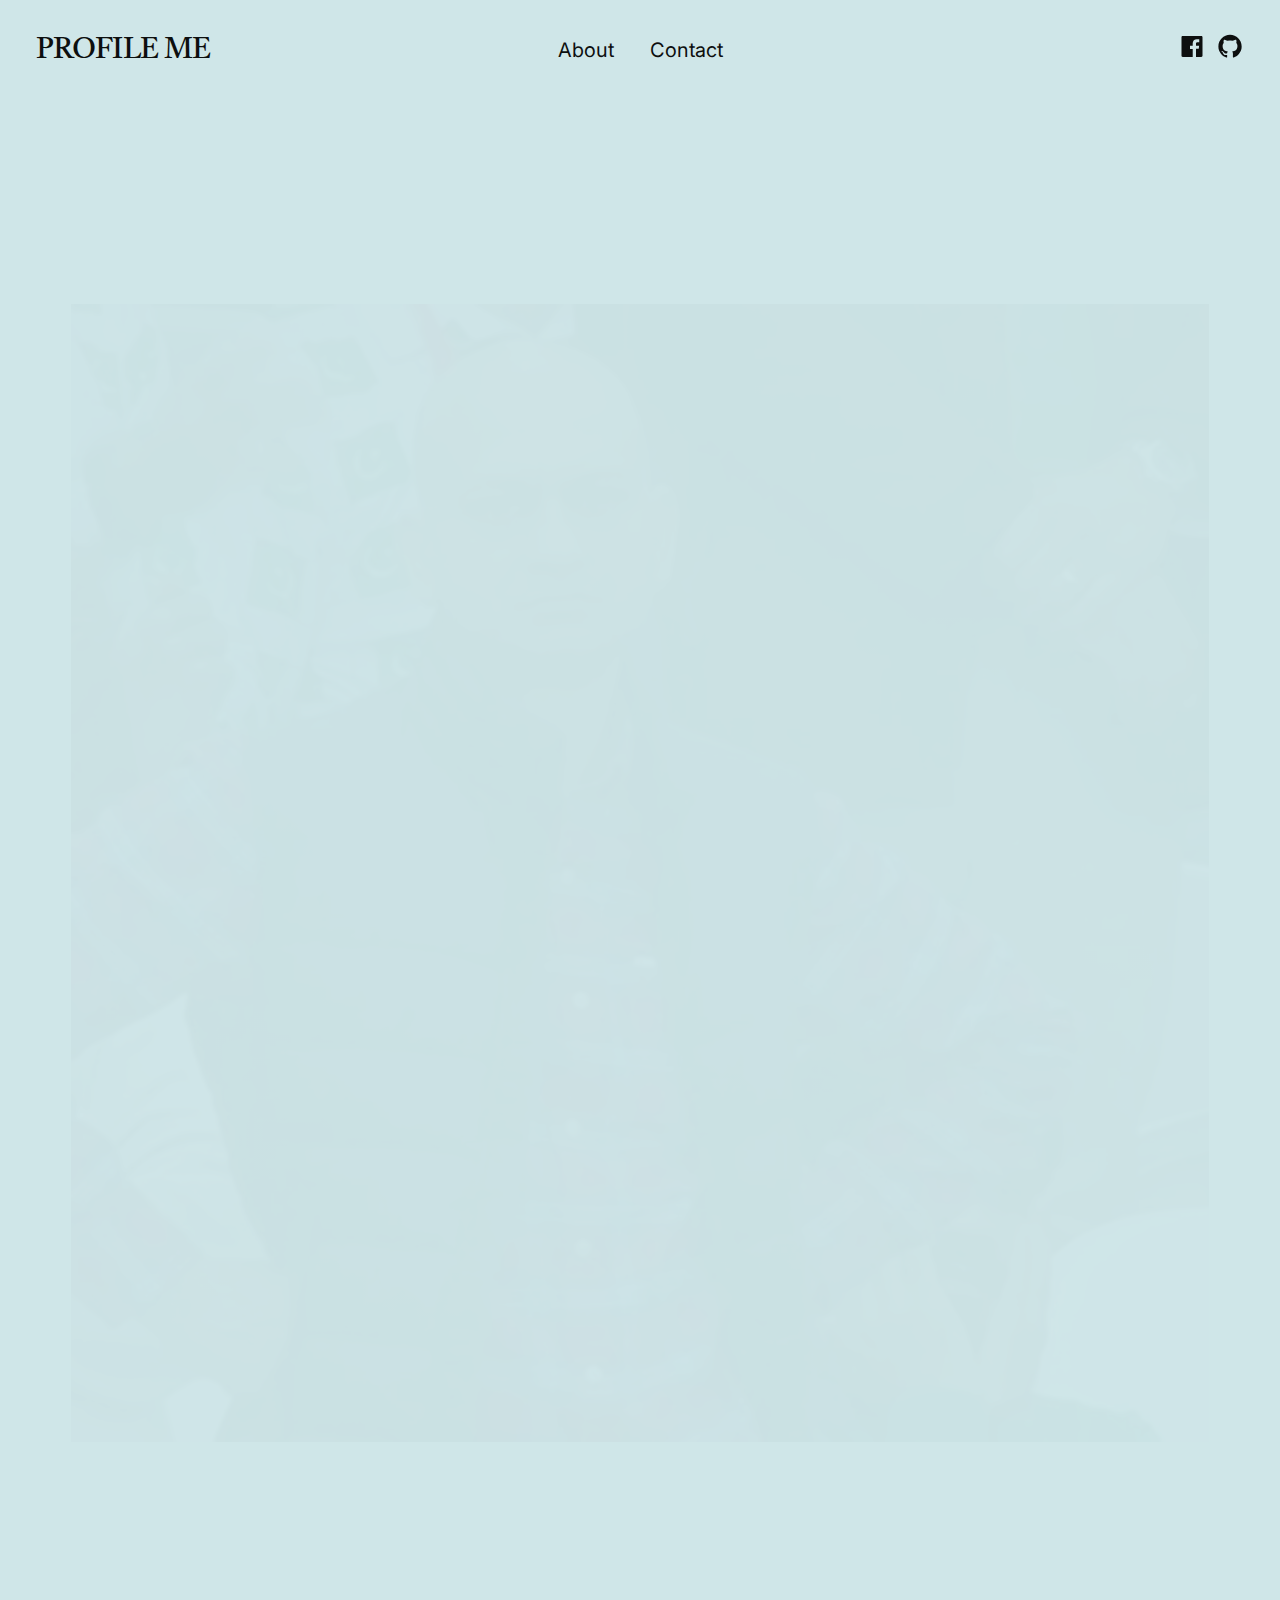
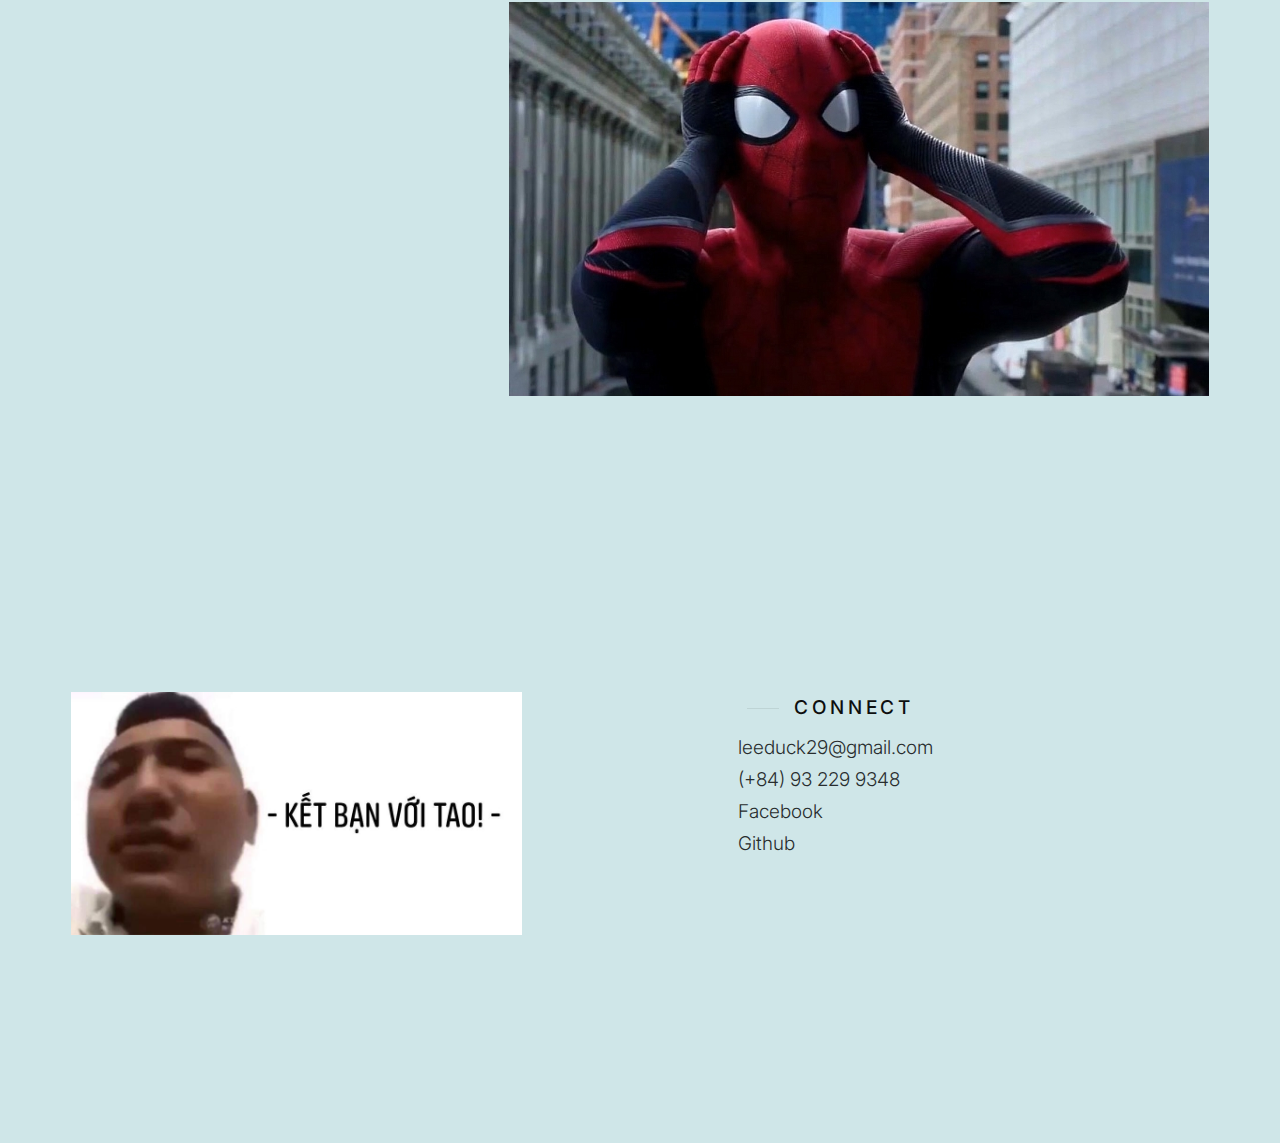
==== index.html @ aa01d274 "Rename PRO.html to index.html" ====
<!DOCTYPE html>
<html>
<head>
	<meta charset="utf-8">
    <meta name="viewport" content="width=device-width, initial-scale=1">
	<title>PROFILE ME</title>

	<script>
        document.documentElement.classList.remove('no-js');
        document.documentElement.classList.add('js');
    </script>

    <link rel="stylesheet" href="css/vendor.css">
    <link rel="stylesheet" href="css/style.css">

    <style type="text/css" media="screen">
        .s-styles {
            padding-top: var(--vspace-2);
            padding-bottom: var(--vspace-2);
            position: relative;
        }
        .s-styles .intro h1 {
            margin-top: 0;
        }
    </style>
</head>
<body id="top">
        <div id="preloader">
        <div id="loader" class="line"></div>
    </div>

		<div id="page" class="s-pagewrap">

			<header id="masthead" class="s-header">
				<div class="s-header__block">
					<div class="s-header__branding">
						<p class="site-title">
							<a href="PRO.html" rel="home">PROFILE ME</a>
						</p>
					</div>

					<a class="s-header__menu-toggle" href="#0"><span>Menu</span></a>
				</div> 
				<div class="row s-header__nav-wrap">

					<nav class="s-header__nav">
						<ul>
							<li><a href="#about" class="smoothscroll">About</a></li>
							<li><a href="#colophon" class="smoothscroll">Contact</a></li>
						</ul>
					</nav>

					<ul class="s-header__social">
                    <li>
                        <a href="https://www.facebook.com/leeduckxxx" target="_blank"> 
                            <svg xmlns="http://www.w3.org/2000/svg" width="24" height="24" viewBox="0 0 24 24" style="fill:rgba(0, 0, 0, 1);transform:;-ms-filter:"><path d="M20,3H4C3.447,3,3,3.448,3,4v16c0,0.552,0.447,1,1,1h8.615v-6.96h-2.338v-2.725h2.338v-2c0-2.325,1.42-3.592,3.5-3.592 c0.699-0.002,1.399,0.034,2.095,0.107v2.42h-1.435c-1.128,0-1.348,0.538-1.348,1.325v1.735h2.697l-0.35,2.725h-2.348V21H20 c0.553,0,1-0.448,1-1V4C21,3.448,20.553,3,20,3z"></path></svg>
                            <span class="u-screen-reader-text">Facebook</span>
                        </a>
                    </li>
                    <li>
                        <a href="https://github.com/LeeDuckkk" target="_blank">
                            <svg xmlns="http://www.w3.org/2000/svg" width="24" height="24" viewBox="0 0 24 24" style="fill: rgba(0, 0, 0, 1);transform: ;msFilter:;"><path fill-rule="evenodd" clip-rule="evenodd" d="M12.026 2c-5.509 0-9.974 4.465-9.974 9.974 0 4.406 2.857 8.145 6.821 9.465.499.09.679-.217.679-.481 0-.237-.008-.865-.011-1.696-2.775.602-3.361-1.338-3.361-1.338-.452-1.152-1.107-1.459-1.107-1.459-.905-.619.069-.605.069-.605 1.002.07 1.527 1.028 1.527 1.028.89 1.524 2.336 1.084 2.902.829.091-.645.351-1.085.635-1.334-2.214-.251-4.542-1.107-4.542-4.93 0-1.087.389-1.979 1.024-2.675-.101-.253-.446-1.268.099-2.64 0 0 .837-.269 2.742 1.021a9.582 9.582 0 0 1 2.496-.336 9.554 9.554 0 0 1 2.496.336c1.906-1.291 2.742-1.021 2.742-1.021.545 1.372.203 2.387.099 2.64.64.696 1.024 1.587 1.024 2.675 0 3.833-2.33 4.675-4.552 4.922.355.308.675.916.675 1.846 0 1.334-.012 2.41-.012 2.737 0 .267.178.577.687.479C19.146 20.115 22 16.379 22 11.974 22 6.465 17.535 2 12.026 2z"></path></svg>
                            <span class="u-screen-reader-text">Github</span>
                        </a>
                    </li>
                </ul>
            </div>
        </header>
        <!--intro-->
        <section id="intro" class="s-intro">

            <div class="row">
                <div class="column lg-12 s-intro__content">

                    <div class="s-intro__text">
                        <h1 class="s-intro__text-huge animate-on-load">
                            ĐỨC NÈ
                        </h1>
                        <h3 class="animate-on-load">Ăn tục<span>+</span>Nói phét</h3>
                    </div>

                    <div class="s-intro__bg"></div>

                </div>
            </div>

        </section>
        <!--about-->
        <section id="about" class="s-about">

            <div class="s-about__block s-about__intro">

                <div class="row">
                    <div class="column lg-12">
                        <img src="./images/nguoi-nhen-om-dau.jpg" align="right" >
                        <h2 class="text-pretitle animate-on-load">About Me</h2>
                        <p class="attention-getter animate-on-load">
                            <font size="-0.5" > 
                            Họ tên: Lê Minh Đức<br>
                            Ngày sinh: 29/10/2003<br>
                            Mã sinh viên: B21DCVT016
                    </font>
                        </p>
                    </div>
                </div>

            </div>
            
            
            <footer id="colophon" class="s-footer">

            <div class="row s-footer__contact-content">

                <div class="column lg-5 md-6 stack-on-900 left-block">
                     <img src="./images/kbvt.jpg" align="left">
                </div>

                <div class="column lg-4 md-5 stack-on-900 right-block">

                    <div class="s-footer__contact-info" >
                        <h2 class="text-subtitle">
                            Connect
                        </h2>
                        <ul class="link-list">
                            <li><a href="mailto:sayhello@augustine.com">leeduck29@gmail.com</a></li>
                            <li><a href="tel:+1975432345">(+84) 93 229 9348</a></li>
                            <li><a href="https://www.facebook.com/leeduckxxx" target="_blank">Facebook</a></li>
                            <li><a href="https://github.com/LeeDuckkk" target="_blank">Github</a></li>
                        </ul>
                    </div>
                </div>
            </div> <!-- end s-footer__contact-content -->

        </footer> <!-- end s-footer -->

    </div> <!-- end s-pagewrap -->


    <script src="js/plugins.js"></script>
    <script src="js/main.js"></script>

</body>
</html>
---- css/vendor.css ----
/* ===================================================================
 * Augustine Third-party Stylesheets
 * Template Ver. 1.0.0
 * 03-16-2022
 * -------------------------------------------------------------------
 *
 * TOC:
 * # PrismJS 
 * # Swiper
 * # PhotoSwipe Main CSS
 * # PhotoSwipe Skin
 *
 * ------------------------------------------------------------------- */


/* ===================================================================
 * # PrismJS 1.20.0
 *   https://prismjs.com/download.html#themes=prism-okaidia&languages=markup+css+clike+javascript+markup-templating+php 
 *   
 *   okaidia theme for JavaScript, CSS and HTML
 *   Loosely based on Monokai textmate theme by http://www.monokai.nl/
 *   @author ocodia
 * ------------------------------------------------------------------- */
code[class*="language-"],
pre[class*="language-"] {
    color           : #f8f8f2;
    background      : none;
    text-shadow     : 0 1px rgba(0, 0, 0, 0.3);
    font-family     : var(--font-mono);
    font-size       : calc(var(--text-size) * 0.9444);
    text-align      : left;
    white-space     : pre;
    word-spacing    : normal;
    word-break      : normal;
    word-wrap       : normal;
    line-height     : var(--vspace-1);
    -moz-tab-size   : 4;
    -o-tab-size     : 4;
    tab-size        : 4;
    -webkit-hyphens : none;
    -moz-hyphens    : none;
    -ms-hyphens     : none;
    hyphens         : none;
}

/* Code blocks */
pre[class*="language-"] {
    padding  : var(--vspace-0_5) 0 var(--vspace-1);
    margin   : var(--vspace-1) 0;
    overflow : auto;
}

:not(pre)>code[class*="language-"],
pre[class*="language-"] {
    background : #272822;
}

/* Inline code */
:not(pre)>code[class*="language-"] {
    padding     : .1em;
    white-space : normal;
}

.token.comment,
.token.prolog,
.token.doctype,
.token.cdata {
    color : slategray;
}

.token.punctuation {
    color : #f8f8f2;
}

.token.namespace {
    opacity : .7;
}

.token.property,
.token.tag,
.token.constant,
.token.symbol,
.token.deleted {
    color : #f92672;
}

.token.boolean,
.token.number {
    color : #ae81ff;
}

.token.selector,
.token.attr-name,
.token.string,
.token.char,
.token.builtin,
.token.inserted {
    color : #a6e22e;
}

.token.operator,
.token.entity,
.token.url,
.language-css .token.string,
.style .token.string,
.token.variable {
    color : #f8f8f2;
}

.token.atrule,
.token.attr-value,
.token.function,
.token.class-name {
    color : #e6db74;
}

.token.keyword {
    color : #66d9ef;
}

.token.regex,
.token.important {
    color : #fd971f;
}

.token.important,
.token.bold {
    font-weight : bold;
}

.token.italic {
    font-style : italic;
}

.token.entity {
    cursor : help;
}



/* ===================================================================
 * # Swiper 8.0.6
 * Most modern mobile touch slider and framework with hardware accelerated transitions
 * https://swiperjs.com
 *
 * Copyright 2014-2022 Vladimir Kharlampidi
 *
 * Released under the MIT License
 *
 * Released on: February 14, 2022
 * ------------------------------------------------------------------- */
@font-face {
    font-family : 'swiper-icons';
    src         : url("data:application/font-woff;charset=utf-8;base64, [base64]//wADZ2x5ZgAAAywAAADMAAAD2MHtryVoZWFkAAABbAAAADAAAAA2E2+eoWhoZWEAAAGcAAAAHwAAACQC9gDzaG10eAAAAigAAAAZAAAArgJkABFsb2NhAAAC0AAAAFoAAABaFQAUGG1heHAAAAG8AAAAHwAAACAAcABAbmFtZQAAA/gAAAE5AAACXvFdBwlwb3N0AAAFNAAAAGIAAACE5s74hXjaY2BkYGAAYpf5Hu/j+W2+MnAzMYDAzaX6QjD6/4//Bxj5GA8AuRwMYGkAPywL13jaY2BkYGA88P8Agx4j+/8fQDYfA1AEBWgDAIB2BOoAeNpjYGRgYNBh4GdgYgABEMnIABJzYNADCQAACWgAsQB42mNgYfzCOIGBlYGB0YcxjYGBwR1Kf2WQZGhhYGBiYGVmgAFGBiQQkOaawtDAoMBQxXjg/wEGPcYDDA4wNUA2CCgwsAAAO4EL6gAAeNpj2M0gyAACqxgGNWBkZ2D4/wMA+xkDdgAAAHjaY2BgYGaAYBkGRgYQiAHyGMF8FgYHIM3DwMHABGQrMOgyWDLEM1T9/w8UBfEMgLzE////P/5//f/V/xv+r4eaAAeMbAxwIUYmIMHEgKYAYjUcsDAwsLKxc3BycfPw8jEQA/[base64]/uznmfPFBNODM2K7MTQ45YEAZqGP81AmGGcF3iPqOop0r1SPTaTbVkfUe4HXj97wYE+yNwWYxwWu4v1ugWHgo3S1XdZEVqWM7ET0cfnLGxWfkgR42o2PvWrDMBSFj/IHLaF0zKjRgdiVMwScNRAoWUoH78Y2icB/yIY09An6AH2Bdu/UB+yxopYshQiEvnvu0dURgDt8QeC8PDw7Fpji3fEA4z/PEJ6YOB5hKh4dj3EvXhxPqH/SKUY3rJ7srZ4FZnh1PMAtPhwP6fl2PMJMPDgeQ4rY8YT6Gzao0eAEA409DuggmTnFnOcSCiEiLMgxCiTI6Cq5DZUd3Qmp10vO0LaLTd2cjN4fOumlc7lUYbSQcZFkutRG7g6JKZKy0RmdLY680CDnEJ+UMkpFFe1RN7nxdVpXrC4aTtnaurOnYercZg2YVmLN/d/gczfEimrE/fs/bOuq29Zmn8tloORaXgZgGa78yO9/cnXm2BpaGvq25Dv9S4E9+5SIc9PqupJKhYFSSl47+Qcr1mYNAAAAeNptw0cKwkAAAMDZJA8Q7OUJvkLsPfZ6zFVERPy8qHh2YER+3i/BP83vIBLLySsoKimrqKqpa2hp6+jq6RsYGhmbmJqZSy0sraxtbO3sHRydnEMU4uR6yx7JJXveP7WrDycAAAAAAAH//wACeNpjYGRgYOABYhkgZgJCZgZNBkYGLQZtIJsFLMYAAAw3ALgAeNolizEKgDAQBCchRbC2sFER0YD6qVQiBCv/H9ezGI6Z5XBAw8CBK/m5iQQVauVbXLnOrMZv2oLdKFa8Pjuru2hJzGabmOSLzNMzvutpB3N42mNgZGBg4GKQYzBhYMxJLMlj4GBgAYow/P/PAJJhLM6sSoWKfWCAAwDAjgbRAAB42mNgYGBkAIIbCZo5IPrmUn0hGA0AO8EFTQAA");
    font-weight : 400;
    font-style  : normal;
}

:root {
    --swiper-theme-color : #007aff;
}

.swiper {
    margin-left  : auto;
    margin-right : auto;
    position     : relative;
    overflow     : hidden;
    list-style   : none;
    padding      : 0;
    /* Fix of Webkit flickering */
    z-index      : 1;
}

.swiper-vertical>.swiper-wrapper {
    flex-direction : column;
}

.swiper-wrapper {
    position            : relative;
    width               : 100%;
    height              : 100%;
    z-index             : 1;
    display             : flex;
    transition-property : transform;
    box-sizing          : content-box;
}

.swiper-android .swiper-slide,
.swiper-wrapper {
    transform : translate3d(0px, 0, 0);
}

.swiper-pointer-events {
    touch-action : pan-y;
}

.swiper-pointer-events.swiper-vertical {
    touch-action : pan-x;
}

.swiper-slide {
    flex-shrink         : 0;
    width               : 100%;
    height              : 100%;
    position            : relative;
    transition-property : transform;
}

.swiper-slide-invisible-blank {
    visibility : hidden;
}

/* Auto Height */
.swiper-autoheight,
.swiper-autoheight .swiper-slide {
    height : auto;
}

.swiper-autoheight .swiper-wrapper {
    align-items         : flex-start;
    transition-property : transform, height;
}

.swiper-backface-hidden .swiper-slide {
    transform                   : translateZ(0);
    -webkit-backface-visibility : hidden;
    backface-visibility         : hidden;
}

/* 3D Effects */
.swiper-3d,
.swiper-3d.swiper-css-mode .swiper-wrapper {
    perspective : 1200px;
}

.swiper-3d .swiper-wrapper,
.swiper-3d .swiper-slide,
.swiper-3d .swiper-slide-shadow,
.swiper-3d .swiper-slide-shadow-left,
.swiper-3d .swiper-slide-shadow-right,
.swiper-3d .swiper-slide-shadow-top,
.swiper-3d .swiper-slide-shadow-bottom,
.swiper-3d .swiper-cube-shadow {
    transform-style : preserve-3d;
}

.swiper-3d .swiper-slide-shadow,
.swiper-3d .swiper-slide-shadow-left,
.swiper-3d .swiper-slide-shadow-right,
.swiper-3d .swiper-slide-shadow-top,
.swiper-3d .swiper-slide-shadow-bottom {
    position       : absolute;
    left           : 0;
    top            : 0;
    width          : 100%;
    height         : 100%;
    pointer-events : none;
    z-index        : 10;
}

.swiper-3d .swiper-slide-shadow {
    background : rgba(0, 0, 0, 0.15);
}

.swiper-3d .swiper-slide-shadow-left {
    background-image : linear-gradient(to left, rgba(0, 0, 0, 0.5), rgba(0, 0, 0, 0));
}

.swiper-3d .swiper-slide-shadow-right {
    background-image : linear-gradient(to right, rgba(0, 0, 0, 0.5), rgba(0, 0, 0, 0));
}

.swiper-3d .swiper-slide-shadow-top {
    background-image : linear-gradient(to top, rgba(0, 0, 0, 0.5), rgba(0, 0, 0, 0));
}

.swiper-3d .swiper-slide-shadow-bottom {
    background-image : linear-gradient(to bottom, rgba(0, 0, 0, 0.5), rgba(0, 0, 0, 0));
}

/* CSS Mode */
.swiper-css-mode>.swiper-wrapper {
    overflow           : auto;
    scrollbar-width    : none;
    /* For Firefox */
    -ms-overflow-style : none;
    /* For Internet Explorer and Edge */
}

.swiper-css-mode>.swiper-wrapper::-webkit-scrollbar {
    display : none;
}

.swiper-css-mode>.swiper-wrapper>.swiper-slide {
    scroll-snap-align : start start;
}

.swiper-horizontal.swiper-css-mode>.swiper-wrapper {
    scroll-snap-type : x mandatory;
}

.swiper-vertical.swiper-css-mode>.swiper-wrapper {
    scroll-snap-type : y mandatory;
}

.swiper-centered>.swiper-wrapper::before {
    content     : '';
    flex-shrink : 0;
    order       : 9999;
}

.swiper-centered.swiper-horizontal>.swiper-wrapper>.swiper-slide:first-child {
    margin-inline-start : var(--swiper-centered-offset-before);
}

.swiper-centered.swiper-horizontal>.swiper-wrapper::before {
    height     : 100%;
    min-height : 1px;
    width      : var(--swiper-centered-offset-after);
}

.swiper-centered.swiper-vertical>.swiper-wrapper>.swiper-slide:first-child {
    margin-block-start : var(--swiper-centered-offset-before);
}

.swiper-centered.swiper-vertical>.swiper-wrapper::before {
    width     : 100%;
    min-width : 1px;
    height    : var(--swiper-centered-offset-after);
}

.swiper-centered>.swiper-wrapper>.swiper-slide {
    scroll-snap-align : center center;
}

.swiper-virtual .swiper-slide {
    -webkit-backface-visibility : hidden;
    transform                   : translateZ(0);
}

.swiper-virtual.swiper-css-mode .swiper-wrapper::after {
    content        : '';
    position       : absolute;
    left           : 0;
    top            : 0;
    pointer-events : none;
}

.swiper-virtual.swiper-css-mode.swiper-horizontal .swiper-wrapper::after {
    height : 1px;
    width  : var(--swiper-virtual-size);
}

.swiper-virtual.swiper-css-mode.swiper-vertical .swiper-wrapper::after {
    width  : 1px;
    height : var(--swiper-virtual-size);
}

:root {
    --swiper-navigation-size  : 44px;
    /*
  --swiper-navigation-color   : var(--swiper-theme-color);
  */
}

.swiper-button-prev,
.swiper-button-next {
    position        : absolute;
    top             : 50%;
    width           : calc(var(--swiper-navigation-size) / 44 * 27);
    height          : var(--swiper-navigation-size);
    margin-top      : calc(0px - (var(--swiper-navigation-size) / 2));
    z-index         : 10;
    cursor          : pointer;
    display         : flex;
    align-items     : center;
    justify-content : center;
    color           : var(--swiper-navigation-color, var(--swiper-theme-color));
}

.swiper-button-prev.swiper-button-disabled,
.swiper-button-next.swiper-button-disabled {
    opacity        : 0.35;
    cursor         : auto;
    pointer-events : none;
}

.swiper-button-prev:after,
.swiper-button-next:after {
    font-family    : swiper-icons;
    font-size      : var(--swiper-navigation-size);
    text-transform : none !important;
    letter-spacing : 0;
    text-transform : none;
    font-variant   : initial;
    line-height    : 1;
}

.swiper-button-prev,
.swiper-rtl .swiper-button-next {
    left  : 10px;
    right : auto;
}

.swiper-button-prev:after,
.swiper-rtl .swiper-button-next:after {
    content : 'prev';
}

.swiper-button-next,
.swiper-rtl .swiper-button-prev {
    right : 10px;
    left  : auto;
}

.swiper-button-next:after,
.swiper-rtl .swiper-button-prev:after {
    content : 'next';
}

.swiper-button-lock {
    display : none;
}

:root {
    /*
  --swiper-pagination-color: var(--swiper-theme-color);
  --swiper-pagination-bullet-size: 8px;
  --swiper-pagination-bullet-width: 8px;
  --swiper-pagination-bullet-height: 8px;
  --swiper-pagination-bullet-inactive-color: #000;
  --swiper-pagination-bullet-inactive-opacity: 0.2;
  --swiper-pagination-bullet-opacity: 1;
  --swiper-pagination-bullet-horizontal-gap: 4px;
  --swiper-pagination-bullet-vertical-gap: 6px;
  */
}

.swiper-pagination {
    position   : absolute;
    text-align : center;
    transition : 300ms opacity;
    transform  : translate3d(0, 0, 0);
    z-index    : 10;
}

.swiper-pagination.swiper-pagination-hidden {
    opacity : 0;
}

/* Common Styles */
.swiper-pagination-fraction,
.swiper-pagination-custom,
.swiper-horizontal>.swiper-pagination-bullets,
.swiper-pagination-bullets.swiper-pagination-horizontal {
    bottom : 10px;
    left   : 0;
    width  : 100%;
}

/* Bullets */
.swiper-pagination-bullets-dynamic {
    overflow  : hidden;
    font-size : 0;
}

.swiper-pagination-bullets-dynamic .swiper-pagination-bullet {
    transform : scale(0.33);
    position  : relative;
}

.swiper-pagination-bullets-dynamic .swiper-pagination-bullet-active {
    transform : scale(1);
}

.swiper-pagination-bullets-dynamic .swiper-pagination-bullet-active-main {
    transform : scale(1);
}

.swiper-pagination-bullets-dynamic .swiper-pagination-bullet-active-prev {
    transform : scale(0.66);
}

.swiper-pagination-bullets-dynamic .swiper-pagination-bullet-active-prev-prev {
    transform : scale(0.33);
}

.swiper-pagination-bullets-dynamic .swiper-pagination-bullet-active-next {
    transform : scale(0.66);
}

.swiper-pagination-bullets-dynamic .swiper-pagination-bullet-active-next-next {
    transform : scale(0.33);
}

.swiper-pagination-bullet {
    width         : var(--swiper-pagination-bullet-width, var(--swiper-pagination-bullet-size, 8px));
    height        : var(--swiper-pagination-bullet-height, var(--swiper-pagination-bullet-size, 8px));
    display       : inline-block;
    border-radius : 50%;
    background    : var(--swiper-pagination-bullet-inactive-color, #000);
    opacity       : var(--swiper-pagination-bullet-inactive-opacity, 0.2);
}

button.swiper-pagination-bullet {
    border             : none;
    margin             : 0;
    padding            : 0;
    box-shadow         : none;
    -webkit-appearance : none;
    appearance         : none;
}

.swiper-pagination-clickable .swiper-pagination-bullet {
    cursor : pointer;
}

.swiper-pagination-bullet:only-child {
    display : none !important;
}

.swiper-pagination-bullet-active {
    opacity    : var(--swiper-pagination-bullet-opacity, 1);
    background : var(--swiper-pagination-color, var(--swiper-theme-color));
}

.swiper-vertical>.swiper-pagination-bullets,
.swiper-pagination-vertical.swiper-pagination-bullets {
    right     : 10px;
    top       : 50%;
    transform : translate3d(0px, -50%, 0);
}

.swiper-vertical>.swiper-pagination-bullets .swiper-pagination-bullet,
.swiper-pagination-vertical.swiper-pagination-bullets .swiper-pagination-bullet {
    margin  : var(--swiper-pagination-bullet-vertical-gap, 6px) 0;
    display : block;
}

.swiper-vertical>.swiper-pagination-bullets.swiper-pagination-bullets-dynamic,
.swiper-pagination-vertical.swiper-pagination-bullets.swiper-pagination-bullets-dynamic {
    top       : 50%;
    transform : translateY(-50%);
    width     : 8px;
}

.swiper-vertical>.swiper-pagination-bullets.swiper-pagination-bullets-dynamic .swiper-pagination-bullet,
.swiper-pagination-vertical.swiper-pagination-bullets.swiper-pagination-bullets-dynamic .swiper-pagination-bullet {
    display    : inline-block;
    transition : 200ms transform, 200ms top;
}

.swiper-horizontal>.swiper-pagination-bullets .swiper-pagination-bullet,
.swiper-pagination-horizontal.swiper-pagination-bullets .swiper-pagination-bullet {
    margin : 0 var(--swiper-pagination-bullet-horizontal-gap, 4px);
}

.swiper-horizontal>.swiper-pagination-bullets.swiper-pagination-bullets-dynamic,
.swiper-pagination-horizontal.swiper-pagination-bullets.swiper-pagination-bullets-dynamic {
    left        : 50%;
    transform   : translateX(-50%);
    white-space : nowrap;
}

.swiper-horizontal>.swiper-pagination-bullets.swiper-pagination-bullets-dynamic .swiper-pagination-bullet,
.swiper-pagination-horizontal.swiper-pagination-bullets.swiper-pagination-bullets-dynamic .swiper-pagination-bullet {
    transition : 200ms transform, 200ms left;
}

.swiper-horizontal.swiper-rtl>.swiper-pagination-bullets-dynamic .swiper-pagination-bullet {
    transition : 200ms transform, 200ms right;
}

/* Progress */
.swiper-pagination-progressbar {
    background : rgba(0, 0, 0, 0.25);
    position   : absolute;
}

.swiper-pagination-progressbar .swiper-pagination-progressbar-fill {
    background       : var(--swiper-pagination-color, var(--swiper-theme-color));
    position         : absolute;
    left             : 0;
    top              : 0;
    width            : 100%;
    height           : 100%;
    transform        : scale(0);
    transform-origin : left top;
}

.swiper-rtl .swiper-pagination-progressbar .swiper-pagination-progressbar-fill {
    transform-origin : right top;
}

.swiper-horizontal>.swiper-pagination-progressbar,
.swiper-pagination-progressbar.swiper-pagination-horizontal,
.swiper-vertical>.swiper-pagination-progressbar.swiper-pagination-progressbar-opposite,
.swiper-pagination-progressbar.swiper-pagination-vertical.swiper-pagination-progressbar-opposite {
    width  : 100%;
    height : 4px;
    left   : 0;
    top    : 0;
}

.swiper-vertical>.swiper-pagination-progressbar,
.swiper-pagination-progressbar.swiper-pagination-vertical,
.swiper-horizontal>.swiper-pagination-progressbar.swiper-pagination-progressbar-opposite,
.swiper-pagination-progressbar.swiper-pagination-horizontal.swiper-pagination-progressbar-opposite {
    width  : 4px;
    height : 100%;
    left   : 0;
    top    : 0;
}

.swiper-pagination-lock {
    display : none;
}

/* Scrollbar */
.swiper-scrollbar {
    border-radius    : 10px;
    position         : relative;
    -ms-touch-action : none;
    background       : rgba(0, 0, 0, 0.1);
}

.swiper-horizontal>.swiper-scrollbar {
    position : absolute;
    left     : 1%;
    bottom   : 3px;
    z-index  : 50;
    height   : 5px;
    width    : 98%;
}

.swiper-vertical>.swiper-scrollbar {
    position : absolute;
    right    : 3px;
    top      : 1%;
    z-index  : 50;
    width    : 5px;
    height   : 98%;
}

.swiper-scrollbar-drag {
    height        : 100%;
    width         : 100%;
    position      : relative;
    background    : rgba(0, 0, 0, 0.5);
    border-radius : 10px;
    left          : 0;
    top           : 0;
}

.swiper-scrollbar-cursor-drag {
    cursor : move;
}

.swiper-scrollbar-lock {
    display : none;
}

.swiper-zoom-container {
    width           : 100%;
    height          : 100%;
    display         : flex;
    justify-content : center;
    align-items     : center;
    text-align      : center;
}

.swiper-zoom-container>img,
.swiper-zoom-container>svg,
.swiper-zoom-container>canvas {
    max-width  : 100%;
    max-height : 100%;
    object-fit : contain;
}

.swiper-slide-zoomed {
    cursor : move;
}

/* Preloader */
:root {
    /*
  --swiper-preloader-color: var(--swiper-theme-color);
  */
}

.swiper-lazy-preloader {
    width            : 42px;
    height           : 42px;
    position         : absolute;
    left             : 50%;
    top              : 50%;
    margin-left      : -21px;
    margin-top       : -21px;
    z-index          : 10;
    transform-origin : 50%;
    box-sizing       : border-box;
    border           : 4px solid var(--swiper-preloader-color, var(--swiper-theme-color));
    border-radius    : 50%;
    border-top-color : transparent;
}

.swiper-slide-visible .swiper-lazy-preloader {
    animation : swiper-preloader-spin 1s infinite linear;
}

.swiper-lazy-preloader-white {
    --swiper-preloader-color : #fff;
}

.swiper-lazy-preloader-black {
    --swiper-preloader-color : #000;
}

@keyframes swiper-preloader-spin {
    100% {
        transform : rotate(360deg);
    }
}

/* a11y */
.swiper .swiper-notification {
    position       : absolute;
    left           : 0;
    top            : 0;
    pointer-events : none;
    opacity        : 0;
    z-index        : -1000;
}

.swiper-free-mode>.swiper-wrapper {
    transition-timing-function : ease-out;
    margin                     : 0 auto;
}

.swiper-grid>.swiper-wrapper {
    flex-wrap : wrap;
}

.swiper-grid-column>.swiper-wrapper {
    flex-wrap      : wrap;
    flex-direction : column;
}

.swiper-fade.swiper-free-mode .swiper-slide {
    transition-timing-function : ease-out;
}

.swiper-fade .swiper-slide {
    pointer-events      : none;
    transition-property : opacity;
}

.swiper-fade .swiper-slide .swiper-slide {
    pointer-events : none;
}

.swiper-fade .swiper-slide-active,
.swiper-fade .swiper-slide-active .swiper-slide-active {
    pointer-events : auto;
}

.swiper-cube {
    overflow : visible;
}

.swiper-cube .swiper-slide {
    pointer-events              : none;
    -webkit-backface-visibility : hidden;
    backface-visibility         : hidden;
    z-index                     : 1;
    visibility                  : hidden;
    transform-origin            : 0 0;
    width                       : 100%;
    height                      : 100%;
}

.swiper-cube .swiper-slide .swiper-slide {
    pointer-events : none;
}

.swiper-cube.swiper-rtl .swiper-slide {
    transform-origin : 100% 0;
}

.swiper-cube .swiper-slide-active,
.swiper-cube .swiper-slide-active .swiper-slide-active {
    pointer-events : auto;
}

.swiper-cube .swiper-slide-active,
.swiper-cube .swiper-slide-next,
.swiper-cube .swiper-slide-prev,
.swiper-cube .swiper-slide-next+.swiper-slide {
    pointer-events : auto;
    visibility     : visible;
}

.swiper-cube .swiper-slide-shadow-top,
.swiper-cube .swiper-slide-shadow-bottom,
.swiper-cube .swiper-slide-shadow-left,
.swiper-cube .swiper-slide-shadow-right {
    z-index                     : 0;
    -webkit-backface-visibility : hidden;
    backface-visibility         : hidden;
}

.swiper-cube .swiper-cube-shadow {
    position : absolute;
    left     : 0;
    bottom   : 0px;
    width    : 100%;
    height   : 100%;
    opacity  : 0.6;
    z-index  : 0;
}

.swiper-cube .swiper-cube-shadow:before {
    content    : '';
    background : #000;
    position   : absolute;
    left       : 0;
    top        : 0;
    bottom     : 0;
    right      : 0;
    filter     : blur(50px);
}

.swiper-flip {
    overflow : visible;
}

.swiper-flip .swiper-slide {
    pointer-events              : none;
    -webkit-backface-visibility : hidden;
    backface-visibility         : hidden;
    z-index                     : 1;
}

.swiper-flip .swiper-slide .swiper-slide {
    pointer-events : none;
}

.swiper-flip .swiper-slide-active,
.swiper-flip .swiper-slide-active .swiper-slide-active {
    pointer-events : auto;
}

.swiper-flip .swiper-slide-shadow-top,
.swiper-flip .swiper-slide-shadow-bottom,
.swiper-flip .swiper-slide-shadow-left,
.swiper-flip .swiper-slide-shadow-right {
    z-index                     : 0;
    -webkit-backface-visibility : hidden;
    backface-visibility         : hidden;
}

.swiper-creative .swiper-slide {
    -webkit-backface-visibility : hidden;
    backface-visibility         : hidden;
    overflow                    : hidden;
    transition-property         : transform, opacity, height;
}

.swiper-cards {
    overflow : visible;
}

.swiper-cards .swiper-slide {
    transform-origin            : center bottom;
    -webkit-backface-visibility : hidden;
    backface-visibility         : hidden;
    overflow                    : hidden;
}



/* ===================================================================
 * # PhotoSwipe Main CSS by Dmitry Semenov
 *   photoswipe.com | MIT license 
 *
 * ------------------------------------------------------------------- */
/*
    Styles for basic PhotoSwipe functionality (sliding area, open/close transitions)
*/

/* pswp = photoswipe */
.pswp {
    display                     : none;
    position                    : absolute;
    width                       : 100%;
    height                      : 100%;
    left                        : 0;
    top                         : 0;
    overflow                    : hidden;
    -ms-touch-action            : none;
    touch-action                : none;
    z-index                     : 1500;
    -webkit-text-size-adjust    : 100%;
    /* create separate layer, to avoid paint on window.onscroll in webkit/blink */
    -webkit-backface-visibility : hidden;
    outline                     : none;
}

.pswp * {
    -webkit-box-sizing : border-box;
    box-sizing         : border-box;
}

.pswp img {
    max-width : none;
}

/* style is added when JS option showHideOpacity is set to true */
.pswp--animate_opacity {
    /* 0.001, because opacity:0 doesn't trigger Paint action, which causes lag at start of transition */
    opacity            : 0.001;
    will-change        : opacity;
    /* for open/close transition */
    -webkit-transition : opacity 333ms cubic-bezier(0.4, 0, 0.22, 1);
    transition         : opacity 333ms cubic-bezier(0.4, 0, 0.22, 1);
}

.pswp--open {
    display : block;
}

.pswp--zoom-allowed .pswp__img {
    /* autoprefixer: off */
    cursor : -webkit-zoom-in;
    cursor : -moz-zoom-in;
    cursor : zoom-in;
}

.pswp--zoomed-in .pswp__img {
    /* autoprefixer: off */
    cursor : -webkit-grab;
    cursor : -moz-grab;
    cursor : grab;
}

.pswp--dragging .pswp__img {
    /* autoprefixer: off */
    cursor : -webkit-grabbing;
    cursor : -moz-grabbing;
    cursor : grabbing;
}

/*
	Background is added as a separate element.
	As animating opacity is much faster than animating rgba() background-color.
*/
.pswp__bg {
    position                    : absolute;
    left                        : 0;
    top                         : 0;
    width                       : 100%;
    height                      : 100%;
    background                  : #000;
    opacity                     : 0;
    -webkit-transform           : translateZ(0);
    transform                   : translateZ(0);
    -webkit-backface-visibility : hidden;
    will-change                 : opacity;
}

.pswp__scroll-wrap {
    position : absolute;
    left     : 0;
    top      : 0;
    width    : 100%;
    height   : 100%;
    overflow : hidden;
}

.pswp__container,
.pswp__zoom-wrap {
    -ms-touch-action : none;
    touch-action     : none;
    position         : absolute;
    left             : 0;
    right            : 0;
    top              : 0;
    bottom           : 0;
}

/* Prevent selection and tap highlights */
.pswp__container,
.pswp__img {
    -webkit-user-select         : none;
    -moz-user-select            : none;
    -ms-user-select             : none;
    user-select                 : none;
    -webkit-tap-highlight-color : transparent;
    -webkit-touch-callout       : none;
}

.pswp__zoom-wrap {
    position                 : absolute;
    width                    : 100%;
    -webkit-transform-origin : left top;
    -ms-transform-origin     : left top;
    transform-origin         : left top;
    /* for open/close transition */
    -webkit-transition       : -webkit-transform 333ms cubic-bezier(0.4, 0, 0.22, 1);
    transition               : transform 333ms cubic-bezier(0.4, 0, 0.22, 1);
}

.pswp__bg {
    will-change        : opacity;
    /* for open/close transition */
    -webkit-transition : opacity 333ms cubic-bezier(0.4, 0, 0.22, 1);
    transition         : opacity 333ms cubic-bezier(0.4, 0, 0.22, 1);
}

.pswp--animated-in .pswp__bg,
.pswp--animated-in .pswp__zoom-wrap {
    -webkit-transition : none;
    transition         : none;
}

.pswp__container,
.pswp__zoom-wrap {
    -webkit-backface-visibility : hidden;
}

.pswp__item {
    position : absolute;
    left     : 0;
    right    : 0;
    top      : 0;
    bottom   : 0;
    overflow : hidden;
}

.pswp__img {
    position : absolute;
    width    : auto;
    height   : auto;
    top      : 0;
    left     : 0;
}

/*
	stretched thumbnail or div placeholder element (see below)
	style is added to avoid flickering in webkit/blink when layers overlap
*/
.pswp__img--placeholder {
    -webkit-backface-visibility : hidden;
}

/*
	div element that matches size of large image
	large image loads on top of it
*/
.pswp__img--placeholder--blank {
    background : #222;
}

.pswp--ie .pswp__img {
    width  : 100% !important;
    height : auto !important;
    left   : 0;
    top    : 0;
}

/*
	Error message appears when image is not loaded
	(JS option errorMsg controls markup)
*/
.pswp__error-msg {
    position    : absolute;
    left        : 0;
    top         : 50%;
    width       : 100%;
    text-align  : center;
    font-size   : 14px;
    line-height : 16px;
    margin-top  : -8px;
    color       : #CCC;
}

.pswp__error-msg a {
    color           : #CCC;
    text-decoration : underline;
}


/* ===================================================================
 * # PhotoSwipe Skin
 *
 *
 * ------------------------------------------------------------------- */
/*
    Contents:

    1. Buttons
    2. Share modal and links
    3. Index indicator ("1 of X" counter)
    4. Caption
    5. Loading indicator
    6. Additional styles (root element, top bar, idle state, hidden state, etc.)
*/
/* -------------------------------------------------------------------
 * ## 1. buttons
 * ------------------------------------------------------------------- */
/* <button> css reset */
.pswp__button {
    width              : 44px;
    height             : 44px;
    line-height        : 1;
    position           : relative;
    background         : none;
    cursor             : pointer;
    overflow           : visible;
    -webkit-appearance : none;
    display            : block;
    border             : 0;
    padding            : 0;
    margin             : 0;
    float              : right;
    opacity            : 0.6;
    -webkit-transition : opacity 0.2s;
    transition         : opacity 0.2s;
    -webkit-box-shadow : none;
    box-shadow         : none;
}

.pswp__button:focus,
.pswp__button:hover {
    opacity          : 1;
    background-color : transparent;
}

.pswp__button:active {
    outline : none;
    opacity : 0.9;
}

.pswp__button::-moz-focus-inner {
    padding : 0;
    border  : 0;
}

/* 
pswp__ui--over-close class it added when mouse is 
over element that should close gallery 
*/
.pswp__ui--over-close .pswp__button--close {
    opacity : 1;
}

.pswp__button,
.pswp__button--arrow--left:before,
.pswp__button--arrow--right:before {
    background      : url(../images/photoswipe/default-skin.png) 0 0 no-repeat;
    background-size : 264px 88px;
    width           : 44px;
    height          : 44px;
}

@media (-webkit-min-device-pixel-ratio: 1.1),
(-webkit-min-device-pixel-ratio: 1.09375),
(min-resolution: 105dpi),
(min-resolution: 1.1dppx) {

    /* Serve SVG sprite if browser supports SVG and resolution is more than 105dpi */
    .pswp--svg .pswp__button,
    .pswp--svg .pswp__button--arrow--left:before,
    .pswp--svg .pswp__button--arrow--right:before {
        background-image : url(images/photoswipe/default-skin.svg);
    }

    .pswp--svg .pswp__button--arrow--left,
    .pswp--svg .pswp__button--arrow--right {
        background : none;
    }
}

.pswp__button--close {
    background-position : 0 -44px;
}

.pswp__button--share {
    background-position : -44px -44px;
}

.pswp__button--fs {
    display : none;
}

.pswp--supports-fs .pswp__button--fs {
    display : block;
}

.pswp--fs .pswp__button--fs {
    background-position : -44px 0;
}

.pswp__button--zoom {
    display             : none;
    background-position : -88px 0;
}

.pswp--zoom-allowed .pswp__button--zoom {
    display : block;
}

.pswp--zoomed-in .pswp__button--zoom {
    background-position : -132px 0;
}

/* no arrows on touch screens */
.pswp--touch .pswp__button--arrow--left,
.pswp--touch .pswp__button--arrow--right {
    visibility : hidden;
}

/*
Arrow buttons hit area
(icon is added to :before pseudo-element)
*/
.pswp__button--arrow--left,
.pswp__button--arrow--right {
    background : none;
    top        : 50%;
    margin-top : -22px;
    width      : 30px;
    height     : 32px;
    position   : absolute;
}

.pswp__button--arrow--left {
    left : 12px;
}

.pswp__button--arrow--right {
    right : 12px;
}

.pswp__button--arrow--left:before,
.pswp__button--arrow--right:before {
    content          : '';
    top              : 0;
    background-color : rgba(0, 0, 0, 0.3);
    height           : 30px;
    width            : 32px;
    position         : absolute;
    border-radius    : 3px;
}

.pswp__button--arrow--left:before {
    left                : 6px;
    background-position : -138px -44px;
}

.pswp__button--arrow--right:before {
    right               : 6px;
    background-position : -94px -44px;
}

/* -------------------------------------------------------------------
 * ## 2. Share modal/popup and links
 * ------------------------------------------------------------------- */
.pswp__counter,
.pswp__share-modal {
    -webkit-user-select : none;
    -moz-user-select    : none;
    -ms-user-select     : none;
    user-select         : none;
}

.pswp__share-modal {
    display                     : block;
    background                  : rgba(0, 0, 0, 0.5);
    width                       : 100%;
    height                      : 100%;
    top                         : 0;
    left                        : 0;
    padding                     : 10px;
    position                    : absolute;
    z-index                     : 1600;
    opacity                     : 0;
    -webkit-transition          : opacity 0.25s ease-out;
    transition                  : opacity 0.25s ease-out;
    -webkit-backface-visibility : hidden;
    will-change                 : opacity;
}

.pswp__share-modal--hidden {
    display : none;
}

.pswp__share-tooltip {
    z-index                     : 1620;
    position                    : absolute;
    background                  : #FFF;
    top                         : 56px;
    border-radius               : 3px;
    display                     : block;
    width                       : auto;
    right                       : 44px;
    -webkit-box-shadow          : 0 2px 5px rgba(0, 0, 0, 0.25);
    box-shadow                  : 0 2px 5px rgba(0, 0, 0, 0.25);
    -webkit-transform           : translateY(6px);
    -ms-transform               : translateY(6px);
    transform                   : translateY(6px);
    -webkit-transition          : -webkit-transform 0.25s;
    transition                  : transform 0.25s;
    -webkit-backface-visibility : hidden;
    will-change                 : transform;
}

.pswp__share-tooltip a {
    display         : block;
    padding         : 9px 15px;
    color           : #000;
    text-decoration : none;
    font-size       : 13px;
    line-height     : 18px;
}

.pswp__share-tooltip a:hover {
    text-decoration : none;
    color           : #000;
}

.pswp__share-tooltip a:first-child {
    /* round corners on the first/last list item */
    border-radius : 3px 3px 0 0;
}

.pswp__share-tooltip a:last-child {
    border-radius : 0 0 3px 3px;
}

.pswp__share-modal--fade-in {
    opacity : 1;
}

.pswp__share-modal--fade-in .pswp__share-tooltip {
    -webkit-transform : translateY(0);
    -ms-transform     : translateY(0);
    transform         : translateY(0);
}

/* increase size of share links on touch devices */
.pswp--touch .pswp__share-tooltip a {
    padding : 16px 12px;
}

a.pswp__share--facebook:before {
    content                : '';
    display                : block;
    width                  : 0;
    height                 : 0;
    position               : absolute;
    top                    : -12px;
    right                  : 15px;
    border                 : 6px solid transparent;
    border-bottom-color    : #FFF;
    -webkit-pointer-events : none;
    -moz-pointer-events    : none;
    pointer-events         : none;
}

a.pswp__share--facebook:hover {
    background : #3E5C9A;
    color      : #FFF;
}

a.pswp__share--facebook:hover:before {
    border-bottom-color : #3E5C9A;
}

a.pswp__share--twitter:hover {
    background : #55ACEE;
    color      : #FFF;
}

a.pswp__share--pinterest:hover {
    background : #CCC;
    color      : #CE272D;
}

a.pswp__share--download:hover {
    background : #DDD;
}

/* -------------------------------------------------------------------
 * ## 3. Index indicator ("1 of X" counter)
 * ------------------------------------------------------------------- */
.pswp__counter {
    position    : absolute;
    left        : 6px;
    top         : 0;
    height      : 44px;
    font-size   : 13px;
    line-height : 44px;
    color       : #FFF;
    opacity     : 0.75;
    padding     : 0 10px;
}

/* -------------------------------------------------------------------
 * ## 4. Caption
 * ------------------------------------------------------------------- */
.pswp__caption {
    position   : absolute;
    left       : 0;
    bottom     : 0;
    width      : 100%;
    min-height : 45px;
}

.pswp__caption h4 {
    font-family : var(--font-1);
    font-size   : 1.6rem;
    line-height : 1.5;
    margin      : 0 0 .6rem;
    color       : white;
}

.pswp__caption small {
    font-size : 12px;
    color     : rgba(255, 255, 255, 0.5);
}

.pswp__caption__center {
    text-align  : center;
    max-width   : 900px;
    margin      : 0 auto;
    font-size   : 14px;
    padding     : 10px;
    line-height : 20px;
    color       : rgba(255, 255, 255, 0.5);
}

.pswp__caption--empty {
    display : none;
}

/* Fake caption element, used to calculate height of next/prev image */
.pswp__caption--fake {
    visibility : hidden;
}

/* -------------------------------------------------------------------
 * ## 5. Loading indicator (preloader)
 * You can play with it here - http://codepen.io/dimsemenov/pen/yyBWoR
 * ------------------------------------------------------------------- */
.pswp__preloader {
    width              : 44px;
    height             : 44px;
    position           : absolute;
    top                : 0;
    left               : 50%;
    margin-left        : -22px;
    opacity            : 0;
    -webkit-transition : opacity 0.25s ease-out;
    transition         : opacity 0.25s ease-out;
    will-change        : opacity;
    direction          : ltr;
}

.pswp__preloader__icn {
    width  : 20px;
    height : 20px;
    margin : 12px;
}

.pswp__preloader--active {
    opacity : 1;
}

.pswp__preloader--active .pswp__preloader__icn {
    /* We use .gif in browsers that don't support CSS animation */
    background : url(..images/photoswipe/preloader.gif) 0 0 no-repeat;
}

.pswp--css_animation .pswp__preloader--active {
    opacity : 1;
}

.pswp--css_animation .pswp__preloader--active .pswp__preloader__icn {
    -webkit-animation : clockwise 500ms linear infinite;
    animation         : clockwise 500ms linear infinite;
}

.pswp--css_animation .pswp__preloader--active .pswp__preloader__donut {
    -webkit-animation : donut-rotate 1000ms cubic-bezier(0.4, 0, 0.22, 1) infinite;
    animation         : donut-rotate 1000ms cubic-bezier(0.4, 0, 0.22, 1) infinite;
}

.pswp--css_animation .pswp__preloader__icn {
    background : none;
    opacity    : 0.75;
    width      : 14px;
    height     : 14px;
    position   : absolute;
    left       : 15px;
    top        : 15px;
    margin     : 0;
}

.pswp--css_animation .pswp__preloader__cut {
    /* 
			The idea of animating inner circle is based on Polymer ("material") loading indicator 
			 by Keanu Lee https://blog.keanulee.com/2014/10/20/the-tale-of-three-spinners.html
		*/
    position : relative;
    width    : 7px;
    height   : 14px;
    overflow : hidden;
}

.pswp--css_animation .pswp__preloader__donut {
    -webkit-box-sizing  : border-box;
    box-sizing          : border-box;
    width               : 14px;
    height              : 14px;
    border              : 2px solid #FFF;
    border-radius       : 50%;
    border-left-color   : transparent;
    border-bottom-color : transparent;
    position            : absolute;
    top                 : 0;
    left                : 0;
    background          : none;
    margin              : 0;
}

@media screen and (max-width: 1024px) {
    .pswp__preloader {
        position : relative;
        left     : auto;
        top      : auto;
        margin   : 0;
        float    : right;
    }
}

@-webkit-keyframes clockwise {
    0% {
        -webkit-transform : rotate(0deg);
        transform         : rotate(0deg);
    }

    100% {
        -webkit-transform : rotate(360deg);
        transform         : rotate(360deg);
    }
}

@keyframes clockwise {
    0% {
        -webkit-transform : rotate(0deg);
        transform         : rotate(0deg);
    }

    100% {
        -webkit-transform : rotate(360deg);
        transform         : rotate(360deg);
    }
}

@-webkit-keyframes donut-rotate {
    0% {
        -webkit-transform : rotate(0);
        transform         : rotate(0);
    }

    50% {
        -webkit-transform : rotate(-140deg);
        transform         : rotate(-140deg);
    }

    100% {
        -webkit-transform : rotate(0);
        transform         : rotate(0);
    }
}

@keyframes donut-rotate {
    0% {
        -webkit-transform : rotate(0);
        transform         : rotate(0);
    }

    50% {
        -webkit-transform : rotate(-140deg);
        transform         : rotate(-140deg);
    }

    100% {
        -webkit-transform : rotate(0);
        transform         : rotate(0);
    }
}

/* -------------------------------------------------------------------
 * ## 6. additional styles
 * ------------------------------------------------------------------- */
/* root element of UI */
.pswp {
    font-family : var(--font-1);
}

.pswp__ui {
    -webkit-font-smoothing : auto;
    visibility             : visible;
    opacity                : 1;
    z-index                : 1550;
}

/* top black bar with buttons and "1 of X" indicator */
.pswp__top-bar {
    position : absolute;
    left     : 0;
    top      : 0;
    height   : 44px;
    width    : 100%;
    padding  : 0 6px;
}

.pswp__caption,
.pswp__top-bar,
.pswp--has_mouse .pswp__button--arrow--left,
.pswp--has_mouse .pswp__button--arrow--right {
    -webkit-backface-visibility : hidden;
    will-change                 : opacity;
    -webkit-transition          : opacity 333ms cubic-bezier(0.4, 0, 0.22, 1);
    transition                  : opacity 333ms cubic-bezier(0.4, 0, 0.22, 1);
}

/* pswp--has_mouse class is added only when two subsequent mousemove events occur */
.pswp--has_mouse .pswp__button--arrow--left,
.pswp--has_mouse .pswp__button--arrow--right {
    visibility : visible;
}

.pswp__top-bar,
.pswp__caption {
    background-color : rgba(0, 0, 0, 0.5);
}

/* pswp__ui--fit class is added when main image "fits" between top bar and bottom bar (caption) */
.pswp__ui--fit .pswp__top-bar,
.pswp__ui--fit .pswp__caption {
    background-color : rgba(0, 0, 0, 0.3);
}

/* pswp__ui--idle class is added when mouse isn't moving for several seconds (JS option timeToIdle) */
.pswp__ui--idle .pswp__top-bar {
    opacity : 0;
}

.pswp__ui--idle .pswp__button--arrow--left,
.pswp__ui--idle .pswp__button--arrow--right {
    opacity : 0;
}

/*
	pswp__ui--hidden class is added when controls are hidden
	e.g. when user taps to toggle visibility of controls
*/
.pswp__ui--hidden .pswp__top-bar,
.pswp__ui--hidden .pswp__caption,
.pswp__ui--hidden .pswp__button--arrow--left,
.pswp__ui--hidden .pswp__button--arrow--right {
    /* Force paint & create composition layer for controls. */
    opacity : 0.001;
}

/* pswp__ui--one-slide class is added when there is just one item in gallery */
.pswp__ui--one-slide .pswp__button--arrow--left,
.pswp__ui--one-slide .pswp__button--arrow--right,
.pswp__ui--one-slide .pswp__counter {
    display : none;
}

.pswp__element--disabled {
    display : none !important;
}

.pswp--minimal--dark .pswp__top-bar {
    background : none;
}
---- css/style.css ----
/* =================================================================== 
 * Augustine Main Stylesheet
 * Template Ver. 1.0.0
 * 03-16-2022
 * ------------------------------------------------------------------
 *
 * TOC:
 * # SETTINGS
 *      ## fonts
 *      ## colors
 *      ## spacing and typescale
 *      ## grid variables
 * # NORMALIZE
 * # BASE SETUP
 * # GRID 
 *      ## large screen devices 
 *      ## medium screen devices 
 *      ## tablet devices 
 *      ## mobile devices 
 *      ## small screen devices 
 *      ## additional column stackpoints 
 * # UTILITY CLASSES
 * # TYPOGRAPHY 
 *      ## base type styles
 *      ## additional typography & helper classes
 *      ## lists
 *      ## spacing
 * # PRELOADER
 * # FORM
 *      ## style placeholder text
 *      ## change autocomplete styles in Chrome
 * # BUTTONS
 * # TABLE
 * # COMPONENTS
 *      ## pagination
 *      ## alert box 
 *      ## skillbars 
 *      ## stats tabs
 * # PROJECT-WIDE SHARED STYLES
 *      ## theme-specific typography classes
 *      ## media classes
 *      ## swiper overrides
 * # PAGE WRAP
 * # SITE HEADER
 *      ## branding
 *      ## main navigation
 *      ## header social
 *      ## mobile menu toggle
 * # INTRO
 *      ## intro text
 *      ## intro bg
 * # ABOUT
 *      ## about timelines
 *      ## about skills
 *      ## about clients
 * # WORKS
 *      ## portfolio list
 *      ## testimonial slider
 * # FOOTER
 *      ## copyright
 *      ## go top
 *
 *
 * ------------------------------------------------------------------ */


/* ===================================================================
 * # SETTINGS
 *
 *
 * ------------------------------------------------------------------- */

/* ------------------------------------------------------------------- 
 * ## fonts 
 * ------------------------------------------------------------------- */
@import url("https://fonts.googleapis.com/css2?family=Castoro:ital@0;1&family=Inter:wght@300;400;500;600;700&display=swap");

:root {
    --font-1    : "Inter", sans-serif;
    --font-2    : "Castoro", serif;

    /* monospace
    */
    --font-mono : Consolas, "Andale Mono", Courier, "Courier New", monospace;
}

/* ------------------------------------------------------------------- 
 * ## colors
 * ------------------------------------------------------------------- */
:root {

    /* color-1(#5F9295)
     * color-2(#2D2327)
     */
    --color-1                      : hsla(183, 22%, 48%, 1);
    --color-2                      : hsla(336, 13%, 16%, 1);

    /* theme color variations
     */
    --color-1-lighter              : hsla(183, 22%, 68%, 1);
    --color-1-light                : hsla(183, 22%, 58%, 1);
    --color-1-dark                 : hsla(183, 22%, 38%, 1);
    --color-1-darker               : hsla(183, 22%, 28%, 1);

    --color-2-lighter              : hsla(336, 13%, 36%, 1);
    --color-2-light                : hsla(336, 13%, 26%, 1);
    --color-2-dark                 : hsla(336, 13%, 10%, 1);
    --color-2-darker               : hsla(336, 13%, 5%, 1);

    /* feedback colors
     * color-error(#ffd1d2), color-success(#c8e675), 
     * color-info(#d7ecfb), color-notice(#fff099)
     */
    --color-error                  : hsla(359, 100%, 91%, 1);
    --color-success                : hsla(76, 69%, 68%, 1);
    --color-info                   : hsla(205, 82%, 91%, 1);
    --color-notice                 : hsla(51, 100%, 80%, 1);
    --color-error-content          : hsla(359, 50%, 50%, 1);
    --color-success-content        : hsla(76, 29%, 28%, 1);
    --color-info-content           : hsla(205, 32%, 31%, 1);
    --color-notice-content         : hsla(51, 30%, 30%, 1);

    /* shades 
     * generated using 
     * Tint & Shade Generator 
     * (https://maketintsandshades.com/)
     */
    --color-black                  : #000000;
    --color-gray-19                : #0d0f0f;
    --color-gray-18                : #1b1e1e;
    --color-gray-17                : #282d2e;
    --color-gray-16                : #363c3d;
    --color-gray-15                : #444b4c;
    --color-gray-14                : #515a5b;
    --color-gray-13                : #5f696a;
    --color-gray-12                : #6c787a;
    --color-gray-11                : #7a8789;
    --color-gray-10                : #879698;
    --color-gray-9                 : #93a1a2;
    --color-gray-8                 : #9fabad;
    --color-gray-7                 : #abb6b7;
    --color-gray-6                 : #b7c0c1;
    --color-gray-5                 : #c3cbcc;
    --color-gray-4                 : #cfd5d6;
    --color-gray-3                 : #dbe0e0;
    --color-gray-2                 : #e7eaea;
    --color-gray-1                 : #f3f5f5;
    --color-white                  : #ffffff;

    /* text
     */
    --color-text                   : var(--color-gray-17);
    --color-text-dark              : var(--color-gray-19);
    --color-text-light             : var(--color-gray-12);
    --color-placeholder            : var(--color-gray-12);

    /* buttons
     */
    --color-btn                    : var(--color-gray-4);
    --color-btn-text               : var(--color-text);
    --color-btn-hover              : var(--color-gray-5);
    --color-btn-hover-text         : var(--color-text);
    --color-btn-primary            : var(--color-1-dark);
    --color-btn-primary-text       : var(--color-white);
    --color-btn-primary-hover      : var(--color-text-dark);
    --color-btn-primary-hover-text : var(--color-white);
    --color-btn-stroke             : var(--color-1-dark);
    --color-btn-stroke-text        : var(--color-1-darker);
    --color-btn-stroke-hover       : var(--color-text-dark);
    --color-btn-stroke-hover-text  : var(--color-white);

    /* preloader
     */
    --color-preloader-bg           : #CFE6E8;
    --color-loader                 : var(--color-text-dark);
    --color-loader-light           : var(--color-1-lighter);

    /* others
     */
    --color-body                   : #CFE6E8;
    --color-border                 : rgba(0, 0, 0, .08);
    --border-radius                : 3px;
}

/* ------------------------------------------------------------------- 
 * ## spacing and typescale
 * ------------------------------------------------------------------- */
:root {

    /* spacing
     * base font size: 19px 
     * vertical space unit : 32px
     */
    --base-size        : 62.5%;
    --multiplier       : 1;
    --base-font-size   : calc(1.9rem * var(--multiplier));
    --space            : calc(3.2rem * var(--multiplier));

    /* vertical spacing 
     */
    --vspace-0_125     : calc(0.125 * var(--space));
    --vspace-0_25      : calc(0.25 * var(--space));
    --vspace-0_375     : calc(0.375 * var(--space));
    --vspace-0_5       : calc(0.5 * var(--space));
    --vspace-0_625     : calc(0.625 * var(--space));
    --vspace-0_75      : calc(0.75 * var(--space));
    --vspace-0_875     : calc(0.875 * var(--space));
    --vspace-1         : calc(var(--space));
    --vspace-1_25      : calc(1.25 * var(--space));
    --vspace-1_5       : calc(1.5 * var(--space));
    --vspace-1_75      : calc(1.75 * var(--space));
    --vspace-2         : calc(2 * var(--space));
    --vspace-2_5       : calc(2.5 * var(--space));
    --vspace-3         : calc(3 * var(--space));
    --vspace-3_5       : calc(3.5 * var(--space));
    --vspace-4         : calc(4 * var(--space));
    --vspace-4_5       : calc(4.5 * var(--space));
    --vspace-5         : calc(5 * var(--space));

    /* type scale
     * ratio 1:2 | base: 19px
     * -------------------------------------------------------
     *
     * --text-display-3 = (81.70px)
     * --text-display-2 = (68.08px)
     * --text-display-1 = (56.73px)
     * --text-xxxl      = (47.28px)
     * --text-xxl       = (39.40px)
     * --text-xl        = (32.83px)
     * --text-lg        = (27.36px)
     * --text-md        = (22.80px)
     * --text-size      = (19.00px) BASE
     * --text-sm        = (15.83px)
     * --text-xs        = (13.19px)
     *
     * ---------------------------------------------------------
     */
    --text-scale-ratio : 1.2;
    --text-size        : var(--base-font-size);
    --text-xs          : calc((var(--text-size) / var(--text-scale-ratio)) / var(--text-scale-ratio));
    --text-sm          : calc(var(--text-xs) * var(--text-scale-ratio));
    --text-md          : calc(var(--text-sm) * var(--text-scale-ratio) * var(--text-scale-ratio));
    --text-lg          : calc(var(--text-md) * var(--text-scale-ratio));
    --text-xl          : calc(var(--text-lg) * var(--text-scale-ratio));
    --text-xxl         : calc(var(--text-xl) * var(--text-scale-ratio));
    --text-xxxl        : calc(var(--text-xxl) * var(--text-scale-ratio));
    --text-display-1   : calc(var(--text-xxxl) * var(--text-scale-ratio));
    --text-display-2   : calc(var(--text-display-1) * var(--text-scale-ratio));
    --text-display-3   : calc(var(--text-display-2) * var(--text-scale-ratio));

    /* default button height
     */
    --vspace-btn       : var(--vspace-2);
}

/* on mobile devices below 600px, change the value of '--multiplier' 
 * to adjust the values of base font size and vertical space unit.
 */
@media screen and (max-width: 600px) {
    :root {
        --multiplier : .875;
    }
}

/* ------------------------------------------------------------------- 
 * ## grid variables
 * ------------------------------------------------------------------- */
:root {

    /* widths for rows and containers
     */
    --width-full     : 100%;
    --width-max      : 1200px;
    --width-wide     : 1400px;
    --width-wider    : 1600px;
    --width-widest   : 1800px;
    --width-narrow   : 1000px;
    --width-narrower : 800px;
    --width-grid-max : var(--width-max);

    /* gutter
     */
    --gutter         : 2rem;
}

/* on medium screen devices
 */
@media screen and (max-width: 1200px) {
    :root {
        --gutter : 1.8rem;
    }
}

/* on mobile devices
 */
@media screen and (max-width: 600px) {
    :root {
        --gutter : 1rem;
    }
}



/* ====================================================================
 * # NORMALIZE
 *
 *
 * --------------------------------------------------------------------
 * normalize.css v8.0.1 | MIT License |
 * github.com/necolas/normalize.css
 * -------------------------------------------------------------------- */
html {
    line-height              : 1.15;
    -webkit-text-size-adjust : 100%;
}

body {
    margin : 0;
}

main {
    display : block;
}

h1 {
    font-size : 2em;
    margin    : 0.67em 0;
}

hr {
    box-sizing : content-box;
    height     : 0;
    overflow   : visible;
}

pre {
    font-family : monospace, monospace;
    font-size   : 1em;
}

a {
    background-color : transparent;
}

abbr[title] {
    border-bottom   : none;
    text-decoration : underline;
    text-decoration : underline dotted;
}

b,
strong {
    font-weight : bolder;
}

code,
kbd,
samp {
    font-family : monospace, monospace;
    font-size   : 1em;
}

small {
    font-size : 80%;
}

sub,
sup {
    font-size      : 75%;
    line-height    : 0;
    position       : relative;
    vertical-align : baseline;
}

sub {
    bottom : -0.25em;
}

sup {
    top : -0.5em;
}

img {
    border-style : none;
}

button,
input,
optgroup,
select,
textarea {
    font-family : inherit;
    font-size   : 100%;
    line-height : 1.15;
    margin      : 0;
}

button,
input {
    overflow : visible;
}

button,
select {
    text-transform : none;
}

button,
[type="button"],
[type="reset"],
[type="submit"] {
    -webkit-appearance : button;
}

button::-moz-focus-inner,
[type="button"]::-moz-focus-inner,
[type="reset"]::-moz-focus-inner,
[type="submit"]::-moz-focus-inner {
    border-style : none;
    padding      : 0;
}

button:-moz-focusring,
[type="button"]:-moz-focusring,
[type="reset"]:-moz-focusring,
[type="submit"]:-moz-focusring {
    outline : 1px dotted ButtonText;
}

fieldset {
    padding : 0.35em 0.75em 0.625em;
}

legend {
    box-sizing  : border-box;
    color       : inherit;
    display     : table;
    max-width   : 100%;
    padding     : 0;
    white-space : normal;
}

progress {
    vertical-align : baseline;
}

textarea {
    overflow : auto;
}

[type="checkbox"],
[type="radio"] {
    box-sizing : border-box;
    padding    : 0;
}

[type="number"]::-webkit-inner-spin-button,
[type="number"]::-webkit-outer-spin-button {
    height : auto;
}

[type="search"] {
    -webkit-appearance : textfield;
    outline-offset     : -2px;
}

[type="search"]::-webkit-search-decoration {
    -webkit-appearance : none;
}

::-webkit-file-upload-button {
    -webkit-appearance : button;
    font               : inherit;
}

details {
    display : block;
}

summary {
    display : list-item;
}

template {
    display : none;
}

[hidden] {
    display : none;
}



/* ===================================================================
 * # BASE SETUP
 *
 *
 * ------------------------------------------------------------------- */
html {
    font-size  : var(--base-size);
    box-sizing : border-box;
}

*,
*::before,
*::after {
    box-sizing : inherit;
}

html,
body {
    height : 100%;
}

body {
    background-color            : var(--color-body);
    -webkit-overflow-scrolling  : touch;
    -webkit-text-size-adjust    : 100%;
    -webkit-tap-highlight-color : rgba(0, 0, 0, 0);
    -webkit-font-smoothing      : antialiased;
    -moz-osx-font-smoothing     : grayscale;
}

p {
    font-size      : inherit;
    text-rendering : optimizeLegibility;
}

a {
    text-decoration : none;
}

svg,
img,
video {
    max-width : 100%;
    height    : auto;
}

pre {
    overflow : auto;
}

div,
dl,
dt,
dd,
ul,
ol,
li,
h1,
h2,
h3,
h4,
h5,
h6,
pre,
form,
p,
blockquote,
th,
td {
    margin  : 0;
    padding : 0;
}

input[type="email"],
input[type="number"],
input[type="search"],
input[type="text"],
input[type="tel"],
input[type="url"],
input[type="password"],
textarea {
    -webkit-appearance : none;
    -moz-appearance    : none;
    appearance         : none;
}



/* ===================================================================
 * # GRID v4.0.0
 *
 *
 *   -----------------------------------------------------------------
 * - Grid breakpoints are based on MAXIMUM WIDTH media queries, 
 *   meaning they apply to that one breakpoint and ALL THOSE BELOW IT.
 * - Grid columns without a specified width will automatically layout 
 *   as equal width columns.
 *
 * - BLOCK GRID columns(columns inside BLOCK GRID containers) are 
 *   equally-sized columns define at parent/row level. 
 *   A BLOCK GRID container's class attribute value begins with "block-".
 *
 * ------------------------------------------------------------------- */
/* row 
 */
.row {
    width     : 92%;
    max-width : var(--width-grid-max);
    margin    : 0 auto;
    display   : flex;
    flex-flow : row wrap;
}

.row .row {
    width        : auto;
    max-width    : none;
    margin-left  : calc(var(--gutter) * -1);
    margin-right : calc(var(--gutter) * -1);
}

/* column
 */
.column {
    display : block;
    flex    : 1 1 0%;
    padding : 0 var(--gutter);
}

.collapse>.column,
.column.collapse {
    padding : 0;
}

/* row utility classes
 */
.row.row-wrap {
    flex-wrap : wrap;
}

.row.row-nowrap {
    flex-wrap : nowrap;
}

.row.row-y-top {
    align-items : flex-start;
}

.row.row-y-bottom {
    align-items : flex-end;
}

.row.row-y-center {
    align-items : center;
}

.row.row-stretch {
    align-items : stretch;
}

.row.row-baseline {
    align-items : baseline;
}

.row.row-x-left {
    justify-content : flex-start;
}

.row.row-x-right {
    justify-content : flex-end;
}

.row.row-x-center {
    justify-content : center;
}

/* --------------------------------------------------------------------
 * ## large screen devices 
 * -------------------------------------------------------------------- */
.lg-1 {
    flex  : none;
    width : 8.33333%;
}

.lg-2 {
    flex  : none;
    width : 16.66667%;
}

.lg-3 {
    flex  : none;
    width : 25%;
}

.lg-4 {
    flex  : none;
    width : 33.33333%;
}

.lg-5 {
    flex  : none;
    width : 41.66667%;
}

.lg-6 {
    flex  : none;
    width : 50%;
}

.lg-7 {
    flex  : none;
    width : 58.33333%;
}

.lg-8 {
    flex  : none;
    width : 66.66667%;
}

.lg-9 {
    flex  : none;
    width : 75%;
}

.lg-10 {
    flex  : none;
    width : 83.33333%;
}

.lg-11 {
    flex  : none;
    width : 91.66667%;
}

.lg-12 {
    flex  : none;
    width : 100%;
}

.block-lg-one-eight>.column {
    flex  : none;
    width : 12.5%;
}

.block-lg-one-sixth>.column {
    flex  : none;
    width : 16.66667%;
}

.block-lg-one-fifth>.column {
    flex  : none;
    width : 20%;
}

.block-lg-one-fourth>.column {
    flex  : none;
    width : 25%;
}

.block-lg-one-third>.column {
    flex  : none;
    width : 33.33333%;
}

.block-lg-one-half>.column {
    flex  : none;
    width : 50%;
}

.block-lg-whole>.column {
    flex  : none;
    width : 100%;
}

/* --------------------------------------------------------------------
 * ## medium screen devices 
 * -------------------------------------------------------------------- */
@media screen and (max-width: 1200px) {
    .md-1 {
        flex  : none;
        width : 8.33333%;
    }

    .md-2 {
        flex  : none;
        width : 16.66667%;
    }

    .md-3 {
        flex  : none;
        width : 25%;
    }

    .md-4 {
        flex  : none;
        width : 33.33333%;
    }

    .md-5 {
        flex  : none;
        width : 41.66667%;
    }

    .md-6 {
        flex  : none;
        width : 50%;
    }

    .md-7 {
        flex  : none;
        width : 58.33333%;
    }

    .md-8 {
        flex  : none;
        width : 66.66667%;
    }

    .md-9 {
        flex  : none;
        width : 75%;
    }

    .md-10 {
        flex  : none;
        width : 83.33333%;
    }

    .md-11 {
        flex  : none;
        width : 91.66667%;
    }

    .md-12 {
        flex  : none;
        width : 100%;
    }

    .block-md-one-eight>.column {
        flex  : none;
        width : 12.5%;
    }

    .block-md-one-sixth>.column {
        flex  : none;
        width : 16.66667%;
    }

    .block-md-one-fifth>.column {
        flex  : none;
        width : 20%;
    }

    .block-md-one-fourth>.column {
        flex  : none;
        width : 25%;
    }

    .block-md-one-third>.column {
        flex  : none;
        width : 33.33333%;
    }

    .block-md-one-half>.column {
        flex  : none;
        width : 50%;
    }

    .block-md-whole>.column {
        flex  : none;
        width : 100%;
    }

    .hide-on-md {
        display : none;
    }
}

/* --------------------------------------------------------------------
 * ## tablet devices 
 * -------------------------------------------------------------------- */
@media screen and (max-width: 800px) {
    .tab-1 {
        flex  : none;
        width : 8.33333%;
    }

    .tab-2 {
        flex  : none;
        width : 16.66667%;
    }

    .tab-3 {
        flex  : none;
        width : 25%;
    }

    .tab-4 {
        flex  : none;
        width : 33.33333%;
    }

    .tab-5 {
        flex  : none;
        width : 41.66667%;
    }

    .tab-6 {
        flex  : none;
        width : 50%;
    }

    .tab-7 {
        flex  : none;
        width : 58.33333%;
    }

    .tab-8 {
        flex  : none;
        width : 66.66667%;
    }

    .tab-9 {
        flex  : none;
        width : 75%;
    }

    .tab-10 {
        flex  : none;
        width : 83.33333%;
    }

    .tab-11 {
        flex  : none;
        width : 91.66667%;
    }

    .tab-12 {
        flex  : none;
        width : 100%;
    }

    .block-tab-one-eight>.column {
        flex  : none;
        width : 12.5%;
    }

    .block-tab-one-sixth>.column {
        flex  : none;
        width : 16.66667%;
    }

    .block-tab-one-fifth>.column {
        flex  : none;
        width : 20%;
    }

    .block-tab-one-fourth>.column {
        flex  : none;
        width : 25%;
    }

    .block-tab-one-third>.column {
        flex  : none;
        width : 33.33333%;
    }

    .block-tab-one-half>.column {
        flex  : none;
        width : 50%;
    }

    .block-tab-whole>.column {
        flex  : none;
        width : 100%;
    }

    .hide-on-tab {
        display : none;
    }
}

/* --------------------------------------------------------------------
 * ## mobile devices 
 * -------------------------------------------------------------------- */
@media screen and (max-width: 600px) {
    .row {
        width         : 100%;
        padding-left  : 6vw;
        padding-right : 6vw;
    }

    .row .row {
        padding-left  : 0;
        padding-right : 0;
    }

    .mob-1 {
        flex  : none;
        width : 8.33333%;
    }

    .mob-2 {
        flex  : none;
        width : 16.66667%;
    }

    .mob-3 {
        flex  : none;
        width : 25%;
    }

    .mob-4 {
        flex  : none;
        width : 33.33333%;
    }

    .mob-5 {
        flex  : none;
        width : 41.66667%;
    }

    .mob-6 {
        flex  : none;
        width : 50%;
    }

    .mob-7 {
        flex  : none;
        width : 58.33333%;
    }

    .mob-8 {
        flex  : none;
        width : 66.66667%;
    }

    .mob-9 {
        flex  : none;
        width : 75%;
    }

    .mob-10 {
        flex  : none;
        width : 83.33333%;
    }

    .mob-11 {
        flex  : none;
        width : 91.66667%;
    }

    .mob-12 {
        flex  : none;
        width : 100%;
    }

    .block-mob-one-eight>.column {
        flex  : none;
        width : 12.5%;
    }

    .block-mob-one-sixth>.column {
        flex  : none;
        width : 16.66667%;
    }

    .block-mob-one-fifth>.column {
        flex  : none;
        width : 20%;
    }

    .block-mob-one-fourth>.column {
        flex  : none;
        width : 25%;
    }

    .block-mob-one-third>.column {
        flex  : none;
        width : 33.33333%;
    }

    .block-mob-one-half>.column {
        flex  : none;
        width : 50%;
    }

    .block-mob-whole>.column {
        flex  : none;
        width : 100%;
    }

    .hide-on-mob {
        display : none;
    }
}

/* --------------------------------------------------------------------
 * ## small screen devices 
 * --------------------------------------------------------------------*/

/* stack columns on small screen devices
 */
@media screen and (max-width: 400px) {
    .row .row {
        margin-left  : 0;
        margin-right : 0;
    }

    .block-stack>.column,
    .column {
        flex         : none;
        width        : 100%;
        margin-left  : 0;
        margin-right : 0;
        padding      : 0;
    }

    .hide-on-sm {
        display : none;
    }
}

/* --------------------------------------------------------------------
 * ## additional column stackpoints 
 * -------------------------------------------------------------------- */
@media screen and (max-width: 900px) {

    .stack-on-900,
    .block-stack-on-900>.column {
        flex         : none;
        width        : 100%;
        margin-left  : 0;
        margin-right : 0;
    }
}

@media screen and (max-width: 700px) {

    .stack-on-700,
    .block-stack-on-700>.column {
        flex         : none;
        width        : 100%;
        margin-left  : 0;
        margin-right : 0;
    }
}

@media screen and (max-width: 550px) {

    .stack-on-550,
    .block-stack-on-550>.column {
        flex         : none;
        width        : 100%;
        margin-left  : 0;
        margin-right : 0;
    }
}



/* ===================================================================
 * # UTILITY CLASSES
 *
 *
 * ------------------------------------------------------------------- */

/* flex item alignment classes
 */
.u-flexitem-center {
    margin     : auto;
    align-self : center;
}

.u-flexitem-left {
    margin-right : auto;
    align-self   : center;
}

.u-flexitem-right {
    margin-left : auto;
    align-self  : center;
}

.u-flexitem-x-center {
    margin-right : auto;
    margin-left  : auto;
}

.u-flexitem-x-left {
    margin-right : auto;
}

.u-flexitem-x-right {
    margin-left : auto;
}

.u-flexitem-y-center {
    align-self : center;
}

.u-flexitem-y-top {
    align-self : flex-start;
}

.u-flexitem-y-bottom {
    align-self : flex-end;
}

/* misc helper classes
 */
.u-screen-reader-text {
    clip      : rect(1px, 1px, 1px, 1px);
    clip-path : inset(50%);
    height    : 1px;
    width     : 1px;
    margin    : -1px;
    overflow  : hidden;
    padding   : 0;
    border    : 0;
    position  : absolute;
    word-wrap : normal !important;
}

.u-clearfix:after {
    content : "";
    display : table;
    clear   : both;
}

.u-hidden {
    display : none;
}

.u-invisible {
    visibility : hidden;
}

.u-antialiased {
    -webkit-font-smoothing  : antialiased;
    -moz-osx-font-smoothing : grayscale;
}

.u-overflow-hidden {
    overflow : hidden;
}

.u-remove-top {
    margin-top : 0;
}

.u-remove-bottom {
    margin-bottom : 0;
}

.u-add-half-bottom {
    margin-bottom : var(--vspace-0_5);
}

.u-add-bottom {
    margin-bottom : var(--vspace-1);
}

.u-no-border {
    border : none;
}

.u-fullwidth {
    width : 100%;
}

.u-pull-left {
    float : left;
}

.u-pull-right {
    float : right;
}



/* ===================================================================
 * # TYPOGRAPHY 
 *
 *
 * ------------------------------------------------------------------- 
 * type scale - ratio 1:2 | base: 19px
 * -------------------------------------------------------------------
 *
 * --text-display-3 = (81.70px)
 * --text-display-2 = (68.08px)
 * --text-display-1 = (56.73px)
 * --text-xxxl      = (47.28px)
 * --text-xxl       = (39.40px)
 * --text-xl        = (32.83px)
 * --text-lg        = (27.36px)
 * --text-md        = (22.80px)
 * --text-size      = (19.00px) BASE
 * --text-sm        = (15.83px)
 * --text-xs        = (13.19px)
 *
 * -------------------------------------------------------------------- */

/* --------------------------------------------------------------------
 * ## base type styles
 * -------------------------------------------------------------------- */
body {
    font-family : var(--font-1);
    font-size   : var(--base-font-size);
    font-weight : 400;
    line-height : var(--vspace-1);
    color       : var(--color-text);
}

/* links
 */
a {
    color      : var(--color-1-dark);
    transition : all 0.3s ease-in-out;
}

a:focus,
a:hover,
a:active {
    color : var(--color-2-lighter);
}

a:hover,
a:active {
    outline : 0;
}

/* headings
 */
h1,
h2,
h3,
h4,
h5,
h6,
.h1,
.h2,
.h3,
.h4,
.h5,
.h6 {
    font-family            : var(--font-2);
    font-weight            : 400;
    color                  : var(--color-text-dark);
    font-variant-ligatures : common-ligatures;
    text-rendering         : optimizeLegibility;
}

h1,
.h1 {
    margin-top    : var(--vspace-2_5);
    margin-bottom : var(--vspace-0_75);
}

h2,
.h2,
h3,
.h3,
h4,
.h4 {
    margin-top    : var(--vspace-2);
    margin-bottom : var(--vspace-0_75);
}

h5,
.h5,
h6,
.h6 {
    margin-top    : var(--vspace-1_75);
    margin-bottom : var(--vspace-0_5);
}

h1,
.h1 {
    font-size      : var(--text-display-2);
    line-height    : calc(2.25 * var(--space));
    letter-spacing : -.01em;
}

@media screen and (max-width: 500px) {

    h1,
    .h1 {
        font-size   : var(--text-display-1);
        line-height : calc(1.875 * var(--space));
    }
}

h2,
.h2 {
    font-size   : var(--text-xxl);
    line-height : calc(1.375 * var(--space));
}

h3,
.h3 {
    font-size   : var(--text-xl);
    line-height : calc(1.125 * var(--space));
}

h4,
.h4 {
    font-size   : var(--text-lg);
    line-height : var(--vspace-1);
}

h5,
.h5 {
    font-size   : var(--text-md);
    line-height : var(--vspace-0_875);
}

h6,
.h6 {
    font-family    : var(--font-1);
    font-weight    : 600;
    font-size      : var(--text-sm);
    line-height    : var(--vspace-0_75);
    text-transform : uppercase;
    letter-spacing : .3rem;
}

/* emphasis, italic,
 * strong, bold and small text
 */
em,
i,
strong,
b {
    font-size   : inherit;
    line-height : inherit;
}

em,
i {
    font-style : italic;
}

strong,
b {
    font-weight : 600;
}

small {
    font-size   : 80%;
    font-weight : 400;
    line-height : var(--vspace-0_5);
}

/* blockquotes
 */
blockquote {
    margin      : 0 0 var(--vspace-1) 0;
    padding     : var(--vspace-1) var(--vspace-1_5);
    border-left : 2px solid var(--color-text-dark);
    position    : relative;
}

blockquote p {
    font-family : var(--font-1);
    font-weight : 400;
    font-size   : var(--text-lg);
    font-style  : normal;
    line-height : var(--vspace-1_25);
    color       : var(--color-text-dark);
    padding     : 0;
}

blockquote cite {
    display     : block;
    font-family : var(--font-1);
    font-weight : 400;
    font-size   : var(--text-sm);
    line-height : var(--vspace-0_75);
    font-style  : normal;
}

blockquote cite:before {
    content : "\2014 \0020";
}

blockquote cite,
blockquote cite a,
blockquote cite a:visited {
    color  : var(--color-text-light);
    border : none;
}

@media screen and (max-width: 500px) {
    blockquote {
        padding : var(--vspace-0_75) var(--vspace-0_75);
    }

    blockquote p {
        font-size   : var(--text-md);
        line-height : var(--vspace-1);
    }
}

/* figures
 */
figure img,
p img {
    margin         : 0;
    vertical-align : bottom;
}

figure {
    display      : block;
    margin-left  : 0;
    margin-right : 0;
}

figure img+figcaption {
    margin-top : var(--vspace-1);
}

figcaption {
    /* font-style: italic; */
    font-size     : var(--text-sm);
    text-align    : center;
    margin-bottom : 0;
}

/* preformatted, code
 */
var,
kbd,
samp,
code,
pre {
    font-family : var(--font-mono);
}

pre {
    padding    : var(--vspace-0_75) var(--vspace-1) var(--vspace-1);
    background : var(--color-gray-3);
    overflow-x : auto;
}

code {
    font-size     : var(--text-sm);
    line-height   : 1.6rem;
    margin        : 0 .2rem;
    padding       : calc(((var(--vspace-1) - 1.6rem) / 2) - .1rem) calc(.8rem - .1rem);
    white-space   : nowrap;
    background    : var(--color-gray-3);
    border        : 1px solid var(--color-gray-5);
    color         : var(--color-text);
    border-radius : 3px;
}

pre>code {
    display     : block;
    white-space : pre;
    line-height : var(--vspace-1);
    padding     : 0;
    margin      : 0;
    border      : none;
}

/* deleted text, abbreviation,
 * & mark text
 */
del {
    text-decoration : line-through;
}

abbr {
    font-family    : var(--font-1);
    font-weight    : 600;
    font-variant   : small-caps;
    text-transform : lowercase;
    letter-spacing : .1em;
}

abbr[title],
dfn[title] {
    border-bottom   : 1px dotted;
    cursor          : help;
    text-decoration : none;
}

mark {
    background : var(--color-1-lighter);
    color      : var(--color-text);
}

/* horizontal rule
 */
hr {
    border       : solid var(--color-border);
    border-width : .1rem 0 0;
    clear        : both;
    margin       : var(--vspace-2) 0 calc(var(--vspace-2) - 1px);
    height       : 0;
}

hr.fancy {
    border     : none;
    margin     : var(--vspace-2) 0;
    height     : var(--vspace-1);
    text-align : center;
}

hr.fancy::before {
    content        : "*****";
    letter-spacing : .3em;
}

/* --------------------------------------------------------------------
 * ## additional typography & helper classes
 * -------------------------------------------------------------------- */
.lead,
.attention-getter {
    font-family : var(--font-1);
    font-weight : 400;
    font-size   : var(--text-lg);
    line-height : 1.8275;
    color       : var(--color-text-dark);
}

@media screen and (max-width: 900px) {

    .lead,
    .attention-getter {
        font-size : calc(var(--text-size) * 1.2636);
    }
}

@media screen and (max-width: 500px) {

    .lead,
    .attention-getter {
        font-size : var(--text-md);
    }
}

@media screen and (max-width: 460px) {

    .lead,
    .attention-getter {
        font-size : 1.9rem;
    }
}

.pull-quote {
    position   : relative;
    padding    : 0;
    margin-top : 0;
    text-align : center;
}

.pull-quote blockquote {
    border      : none;
    margin      : 0 auto;
    max-width   : 62rem;
    padding-top : var(--vspace-2_5);
    position    : relative;
}

.pull-quote blockquote p {
    font-weight : 400;
    color       : var(--color-text-dark);
}

.pull-quote blockquote:before {
    content           : "";
    display           : block;
    height            : var(--vspace-1);
    width             : var(--vspace-1);
    background-repeat : no-repeat;
    background        : center center;
    background-size   : contain;
    background-image  : url(../images/icons/icon-quote.svg);
    transform         : translate(-50%, 0, 0);
    position          : absolute;
    top               : var(--vspace-1);
    left              : 50%;
}

.drop-cap:first-letter {
    float          : left;
    font-family    : var(--font-1);
    font-weight    : 700;
    font-size      : calc(3 * var(--space));
    line-height    : 1;
    padding        : 0 0.125em 0 0;
    text-transform : uppercase;
    background     : transparent;
    color          : var(--color-text-dark);
}

.text-center {
    text-align : center;
}

.text-left {
    text-align : left;
}

.text-right {
    text-align : right;
}

/* --------------------------------------------------------------------
 * ## lists
 * -------------------------------------------------------------------- */
ol {
    list-style : decimal;
}

ul {
    list-style : disc;
}

li {
    display : list-item;
}

ol,
ul {
    margin-left : 1.6rem;
}

ul li {
    padding-left : .4rem;
}

ul ul,
ul ol,
ol ol,
ol ul {
    margin : 1.6rem 0 1.6rem 1.6rem;
}

ul.disc li {
    display    : list-item;
    list-style : none;
    padding    : 0 0 0 .8rem;
    position   : relative;
}

ul.disc li::before {
    content        : "";
    display        : inline-block;
    width          : 8px;
    height         : 8px;
    border-radius  : 50%;
    background     : var(--color-1-dark);
    position       : absolute;
    left           : -.9em;
    top            : 11px;
    vertical-align : middle;
}

dt {
    margin : 0;
    color  : var(--color-1-dark);
}

dd {
    margin : 0 0 0 2rem;
}

/* definition list line style 
 */
.lining dt,
.lining dd {
    display : inline;
    margin  : 0;
}

.lining dt+dt:before,
.lining dd+dt:before {
    content     : "\A";
    white-space : pre;
}

.lining dd+dd:before {
    content : ", ";
}

.lining dd+dd:before {
    content : ", ";
}

.lining dd:before {
    content     : ": ";
    margin-left : -0.2em;
}

/* definition list dictionary style 
 */
.dictionary-style dt {
    display       : inline;
    counter-reset : definitions;
}

.dictionary-style dt+dt:before {
    content     : ", ";
    margin-left : -0.2em;
}

.dictionary-style dd {
    display           : block;
    counter-increment : definitions;
}

.dictionary-style dd:before {
    content : counter(definitions, decimal) ". ";
}

/* --------------------------------------------------------------------
 * ## spacing
 * -------------------------------------------------------------------- */
fieldset,
button,
.btn {
    margin-bottom : var(--vspace-0_5);
}

input,
textarea,
select,
pre,
blockquote,
figure,
figcaption,
table,
p,
ul,
ol,
dl,
form,
img,
.video-container,
.ss-custom-select {
    margin-bottom : var(--vspace-1);
}



/* ===================================================================
 * # PRELOADER
 * 
 * 
 * -------------------------------------------------------------------
 * - markup:
 *
 * <div id="preloader">
 *     <div class="loader line"></div>
 * </div>
 *
 *
 * ------------------------------------------------------------------- */
#preloader {
    position        : fixed;
    display         : flex;
    flex-flow       : row wrap;
    justify-content : center;
    align-items     : center;
    background      : var(--color-preloader-bg);
    z-index         : 500;
    height          : 100vh;
    width           : 100%;
    opacity         : 1;
    overflow        : hidden;
}

.no-js #preloader {
    display : none;
}

#loader {
    background-color : var(--color-loader-light);
}

@-webkit-keyframes line {
    from {
        background-position : -60px 0;
    }

    to {
        background-position : 60px 0;
    }
}

@keyframes line {
    from {
        background-position : -60px 0;
    }

    to {
        background-position : 60px 0;
    }
}

.line:before {
    -webkit-animation : line .75s infinite alternate ease-in-out;
    animation         : line .75s infinite alternate ease-in-out;
    background        : -webkit-gradient(linear, left top, right top, from(var(--color-loader)), to(var(--color-loader)));
    background        : linear-gradient(90deg, var(--color-loader), var(--color-loader));
    background-repeat : no-repeat;
    background-size   : 80px 4px;
    content           : '';
    display           : block;
    height            : 4px;
    width             : 80px;
}



/* ===================================================================
 * # FORM
 *
 *
 * ------------------------------------------------------------------- */
fieldset {
    border : none;
}

input[type="email"],
input[type="number"],
input[type="search"],
input[type="text"],
input[type="tel"],
input[type="url"],
input[type="password"],
textarea,
select {
    --input-height      : var(--vspace-2);
    --input-line-height : var(--vspace-1);
    --input-vpadding    : calc((var(--input-height) - var(--input-line-height)) / 2);
    display             : block;
    height              : var(--input-height);
    padding             : var(--input-vpadding) 0 calc(var(--input-vpadding) - 1px);
    border              : 0;
    outline             : 0;
    color               : var(--color-text-light);
    font-family         : var(--font-1);
    font-size           : calc(var(--text-size) * 0.7895);
    line-height         : var(--input-line-height);
    max-width           : 100%;
    background          : transparent;
    border-bottom       : 1px solid var(--color-1-lighter);
    transition          : all .3s ease-in-out;
}

.ss-custom-select {
    position : relative;
    padding  : 0;
}

.ss-custom-select select {
    -webkit-appearance : none;
    -moz-appearance    : none;
    appearance         : none;
    text-indent        : 0.01px;
    text-overflow      : '';
    margin             : 0;
    vertical-align     : middle;
    line-height        : var(--vspace-1);
}

.ss-custom-select select option {
    padding-left     : 2rem;
    padding-right    : 2rem;
    background-color : var(--color-body);
}

.ss-custom-select select::-ms-expand {
    display : none;
}

.ss-custom-select::after {
    border-bottom    : 1px solid #141414;
    border-right     : 1px solid #141414;
    content          : '';
    display          : block;
    height           : 8px;
    width            : 8px;
    margin-top       : -7px;
    pointer-events   : none;
    position         : absolute;
    right            : 2.4rem;
    top              : 50%;
    transition       : all 0.15s ease-in-out;
    transform-origin : 66% 66%;
    transform        : rotate(45deg);
}

textarea {
    min-height : calc(8 * var(--space));
}

input[type="email"]:focus,
input[type="number"]:focus,
input[type="search"]:focus,
input[type="text"]:focus,
input[type="tel"]:focus,
input[type="url"]:focus,
input[type="password"]:focus,
textarea:focus,
select:focus {
    color         : var(--color-text);
    border-bottom : 1px solid var(--color-text-dark);
}

label,
legend {
    font-family   : var(--font-1);
    font-weight   : 600;
    font-size     : var(--text-sm);
    line-height   : var(--vspace-0_5);
    margin-bottom : var(--vspace-0_5);
    color         : var(--color-text-dark);
    display       : block;
}

input[type="checkbox"],
input[type="radio"] {
    display : inline;
}

label>.label-text {
    display     : inline-block;
    margin-left : 1rem;
    font-family : var(--font-1);
    line-height : inherit;
}

label>input[type="checkbox"],
label>input[type="radio"] {
    margin   : 0;
    position : relative;
    top      : 2px;
}

/* ------------------------------------------------------------------- 
 * ## style placeholder text
 * ------------------------------------------------------------------- */
::-webkit-input-placeholder {
    /* WebKit, Blink, Edge */
    color : var(--color-placeholder);
}

:-moz-placeholder {
    /* Mozilla Firefox 4 to 18 */
    color   : var(--color-placeholder);
    opacity : 1;
}

::-moz-placeholder {
    /* Mozilla Firefox 19+ */
    color   : var(--color-placeholder);
    opacity : 1;
}

:-ms-input-placeholder {
    /* Internet Explorer 10-11 */
    color : var(--color-placeholder);
}

::-ms-input-placeholder {
    /* Microsoft Edge */
    color : var(--color-placeholder);
}

::placeholder {
    /* Most modern browsers support this now. */
    color : var(--color-placeholder);
}

/* ------------------------------------------------------------------- 
 * ## change autocomplete styles in Chrome
 * ------------------------------------------------------------------- */
input:-webkit-autofill,
input:-webkit-autofill:hover,
input:-webkit-autofill:focus,
textarea:-webkit-autofill,
textarea:-webkit-autofill:hover,
textarea:-webkit-autofill:focus,
select:-webkit-autofill,
select:-webkit-autofill:hover,
select:-webkit-autofill:focus {
    -webkit-text-fill-color : var(--color-1);
    transition              : background-color 5000s ease-in-out 0s;
}



/* ===================================================================
 * # BUTTONS
 *
 *
 * ------------------------------------------------------------------- */
.btn,
button,
input[type="submit"],
input[type="reset"],
input[type="button"] {
    --btn-height            : var(--vspace-btn);
    display                 : inline-block;
    font-family             : var(--font-1);
    font-weight             : 600;
    font-size               : var(--text-xs);
    text-transform          : uppercase;
    letter-spacing          : .35em;
    height                  : var(--btn-height);
    line-height             : calc(var(--btn-height) - 4px);
    padding                 : 0 3.6rem;
    margin                  : 0 0.4rem var(--vspace-0_5) 0;
    color                   : var(--color-btn-text);
    text-decoration         : none;
    text-align              : center;
    white-space             : nowrap;
    cursor                  : pointer;
    transition              : all .3s;
    border-radius           : var(--border-radius);
    background-color        : var(--color-btn);
    border                  : 2px solid var(--color-btn);
    -webkit-font-smoothing  : antialiased;
    -moz-osx-font-smoothing : grayscale;
}

.btn:focus,
button:focus,
input[type="submit"]:focus,
input[type="reset"]:focus,
input[type="button"]:focus,
.btn:hover,
button:hover,
input[type="submit"]:hover,
input[type="reset"]:hover,
input[type="button"]:hover {
    background-color : var(--color-btn-hover);
    border-color     : var(--color-btn-hover);
    color            : var(--color-btn-hover-text);
    outline          : 0;
}

/* button primary
 */
.btn.btn--primary,
button.btn--primary,
input[type="submit"].btn--primary,
input[type="reset"].btn--primary,
input[type="button"].btn--primary {
    background   : var(--color-btn-primary);
    border-color : var(--color-btn-primary);
    color        : var(--color-btn-primary-text);
}

.btn.btn--primary:focus,
button.btn--primary:focus,
input[type="submit"].btn--primary:focus,
input[type="reset"].btn--primary:focus,
input[type="button"].btn--primary:focus,
.btn.btn--primary:hover,
button.btn--primary:hover,
input[type="submit"].btn--primary:hover,
input[type="reset"].btn--primary:hover,
input[type="button"].btn--primary:hover {
    background   : var(--color-btn-primary-hover);
    border-color : var(--color-btn-primary-hover);
    color        : var(--color-btn-primary-hover-text);
}

/* button modifiers
 */
.btn.u-fullwidth,
button.u-fullwidth {
    width        : 100%;
    margin-right : 0;
}

.btn--small,
button.btn--small {
    --btn-height : calc(var(--vspace-btn) - 1.6rem);
}

.btn--medium,
button.btn--medium {
    --btn-height : calc(var(--vspace-btn) + .8rem);
}

.btn--large,
button.btn--large {
    --btn-height : calc(var(--vspace-btn) + 1.6rem);
}

.btn--stroke,
button.btn--stroke {
    background  : transparent !important;
    font-weight : 700;
    border      : 2px solid var(--color-btn-stroke);
    color       : var(--color-btn-stroke-text);
}

.btn--stroke:focus,
button.btn--stroke:focus,
.btn--stroke:hover,
button.btn--stroke:hover {
    background : var(--color-btn-stroke-hover) !important;
    border     : 2px solid var(--color-btn-stroke-hover);
    color      : var(--color-btn-stroke-hover-text);
}

.btn--pill,
button.btn--pill {
    padding-left  : 3.2rem !important;
    padding-right : 3.2rem !important;
    border-radius : 1000px !important;
}



/* ===================================================================
 * # TABLE
 *
 *
 * ------------------------------------------------------------------- */
table {
    border-width    : 0;
    width           : 100%;
    max-width       : 100%;
    font-family     : var(--font-1);
    border-collapse : collapse;
}

th,
td {
    padding       : var(--vspace-0_5) 3.2rem calc(var(--vspace-0_5) - 1px);
    text-align    : left;
    border-bottom : 1px solid var(--color-border);
}

th {
    padding     : var(--vspace-0_5) 3.2rem;
    color       : var(--color-text-dark);
    font-family : var(--font-1);
    font-weight : 600;
}

th:first-child,
td:first-child {
    padding-left : 0;
}

th:last-child,
td:last-child {
    padding-right : 0;
}

.table-responsive {
    overflow-x                 : auto;
    -webkit-overflow-scrolling : touch;
}



/* ===================================================================
 * # COMPONENTS
 *
 *
 * ------------------------------------------------------------------- */

/* -------------------------------------------------------------------
 * ## pagination
 * ------------------------------------------------------------------- */
.pgn {
    --pgn-num-height : calc(var(--vspace-1) + .4rem);
    margin           : 0 auto var(--vspace-1);
    text-align       : center;
}

.pgn ul {
    display         : inline-flex;
    flex-flow       : row wrap;
    justify-content : center;
    list-style      : none;
    margin-left     : 0;
    position        : relative;
    padding         : 0 6rem;
}

.pgn ul li {
    margin  : 0;
    padding : 0;
}

.pgn__num {
    font-family   : var(--font-1);
    font-weight   : 600;
    font-size     : var(--text-size);
    line-height   : var(--vspace-1);
    display       : block;
    padding       : .2rem 1.2rem;
    height        : var(--pgn-num-height);
    margin        : .2rem .2rem;
    color         : var(--color-text-dark);
    border-radius : var(--border-radius);
    transition    : all, .3s, ease-in-out;
}

.pgn__num:focus,
.pgn__num:hover {
    background : var(--color-text-dark);
    color      : var(--color-white);
}

.pgn .current,
.pgn .current:focus,
.pgn .current:hover {
    background : var(--color-text-dark);
    color      : var(--color-white);
}

.pgn .inactive,
.pgn .inactive:focus,
.pgn .inactive:hover {
    opacity : 0.4;
    cursor  : default;
}

.pgn__prev,
.pgn__next {
    display         : inline-flex;
    flex-flow       : row wrap;
    justify-content : center;
    align-items     : center;
    height          : var(--pgn-num-height);
    width           : 4.8rem;
    line-height     : var(--vspace-1);
    border-radius   : 4px;
    padding         : 0;
    margin          : 0;
    opacity         : 1;
    font            : 0/0 a;
    text-shadow     : none;
    color           : transparent;
    transition      : all, .3s, ease-in-out;
    position        : absolute;
    top             : 50%;
    transform       : translate(0, -50%);
}

.pgn__prev:focus,
.pgn__prev:hover,
.pgn__next:focus,
.pgn__next:hover {
    background : var(--color-text-dark);
}

.pgn__prev svg,
.pgn__next svg {
    height     : 2.4rem;
    width      : 2.4rem;
    transition : all, .3s, ease-in-out;
}

.pgn__prev svg path,
.pgn__next svg path {
    fill : var(--color-text-dark);
}

.pgn__prev:focus svg path,
.pgn__prev:hover svg path,
.pgn__next:focus svg path,
.pgn__next:hover svg path {
    fill : white;
}

.pgn__prev {
    left : 0;
}

.pgn__next {
    right : 0;
}

.pgn__prev.inactive,
.pgn__next.inactive {
    opacity : 0.4;
    cursor  : default;
}

.pgn__prev.inactive:focus,
.pgn__prev.inactive:hover,
.pgn__next.inactive:focus,
.pgn__next.inactive:hover {
    background-color : transparent;
}

/* ------------------------------------------------------------------- 
 * responsive:
 * pagination
 * ------------------------------------------------------------------- */
@media screen and (max-width: 600px) {
    .pgn ul {
        padding : 0 5.2rem;
    }
}

/* ------------------------------------------------------------------- 
 * ## alert box 
 * ------------------------------------------------------------------- */
.alert-box {
    padding       : var(--vspace-0_75) 4rem var(--vspace-0_75) 3.2rem;
    margin-bottom : var(--vspace-1);
    border-radius : var(--border-radius);
    font-family   : var(--font-1);
    font-weight   : 500;
    font-size     : var(--text-sm);
    line-height   : var(--vspace-0_75);
    opacity       : 1;
    visibility    : visible;
    position      : relative;
}

.alert-box__close {
    position : absolute;
    display  : block;
    right    : 1.6rem;
    top      : 1.6rem;
    cursor   : pointer;
    width    : 12px;
    height   : 12px;
}

.alert-box__close::before,
.alert-box__close::after {
    content  : '';
    display  : inline-block;
    width    : 1px;
    height   : 12px;
    position : absolute;
    top      : 0;
    left     : 5px;
}

.alert-box__close::before {
    transform : rotate(45deg);
}

.alert-box__close::after {
    transform : rotate(-45deg);
}

.alert-box--error {
    background-color : var(--color-error);
    color            : var(--color-error-content);
}

.alert-box--error .alert-box__close::before,
.alert-box--error .alert-box__close::after {
    background-color : var(--color-error-content);
}

.alert-box--success {
    background-color : var(--color-success);
    color            : var(--color-success-content);
}

.alert-box--success .alert-box__close::before,
.alert-box--success .alert-box__close::after {
    background-color : var(--color-success-content);
}

.alert-box--info {
    background-color : var(--color-info);
    color            : var(--color-info-content);
}

.alert-box--info .alert-box__close::before,
.alert-box--info .alert-box__close::after {
    background-color : var(--color-info-content);
}

.alert-box--notice {
    background-color : var(--color-notice);
    color            : var(--color-notice-content);
}

.alert-box--notice .alert-box__close::before,
.alert-box--notice .alert-box__close::after {
    background-color : var(--color-notice-content);
}

.alert-box.hideit {
    opacity    : 0;
    visibility : hidden;
    transition : all .5s;
}

/* ------------------------------------------------------------------- 
 * ## skillbars 
 * ------------------------------------------------------------------- */
.skill-bars {
    --bar-padding : 4rem;
    --bar-height  : 0.4rem;
    list-style    : none;
    margin        : var(--vspace-2) 0 var(--vspace-1);
    counter-reset : ctr;
}

.skill-bars li {
    height        : var(--bar-height);
    background    : transparent;
    padding-left  : var(--bar-padding);
    margin-bottom : var(--vspace-2);
    position      : relative;
}

.skill-bars li::before {
    display           : block;
    content           : counter(ctr, decimal-leading-zero) ".";
    counter-increment : ctr;
    font-family       : var(--font-1);
    font-size         : var(--text-sm);
    font-weight       : 400;
    line-height       : var(--vspace-1_5);
    letter-spacing    : .1em;
    color             : var(--color-1);
    position          : absolute;
    top               : calc(var(--vspace-1_5) * -1);
    left              : 0;
}

.skill-bars li strong {
    font-family    : var(--font-1);
    font-weight    : 600;
    font-size      : calc(var(--text-size) * 0.7895);
    line-height    : var(--vspace-1_5);
    color          : var(--color-text-dark);
    text-transform : uppercase;
    letter-spacing : .2em;
    position       : absolute;
    top            : calc(var(--vspace-1_5) * -1);
    left           : var(--bar-padding);
}

.skill-bars li .progress {
    background : var(--color-1-lighter);
    position   : relative;
    height     : 100%;
    overflow   : hidden;
    position   : relative;
}

.skill-bars li .progress::before {
    content          : "";
    display          : block;
    height           : 100%;
    background-color : var(--color-text-dark);
}

.skill-bars li .percent5::before {
    width : 5%;
}

.skill-bars li .percent10::before {
    width : 10%;
}

.skill-bars li .percent15::before {
    width : 15%;
}

.skill-bars li .percent20::before {
    width : 20%;
}

.skill-bars li .percent25::before {
    width : 25%;
}

.skill-bars li .percent30::before {
    width : 30%;
}

.skill-bars li .percent35::before {
    width : 35%;
}

.skill-bars li .percent40::before {
    width : 40%;
}

.skill-bars li .percent45::before {
    width : 45%;
}

.skill-bars li .percent50::before {
    width : 50%;
}

.skill-bars li .percent55::before {
    width : 55%;
}

.skill-bars li .percent60::before {
    width : 60%;
}

.skill-bars li .percent65::before {
    width : 65%;
}

.skill-bars li .percent70::before {
    width : 70%;
}

.skill-bars li .percent75::before {
    width : 75%;
}

.skill-bars li .percent80::before {
    width : 80%;
}

.skill-bars li .percent85::before {
    width : 85%;
}

.skill-bars li .percent90::before {
    width : 90%;
}

.skill-bars li .percent95::before {
    width : 95%;
}

.skill-bars li .percent100::before {
    width : 100%;
}

/* --------------------------------------------------------------------
 * ## stats tabs
 * -------------------------------------------------------------------- */
.stats-tabs {
    padding : 0;
    margin  : var(--vspace-1) 0;
}

.stats-tabs li {
    display      : inline-block;
    margin       : 0 1.6rem var(--vspace-0_5) 0;
    padding      : 0 1.5rem 0 0;
    border-right : 1px solid var(--color-border);
}

.stats-tabs li:last-child {
    margin  : 0;
    padding : 0;
    border  : none;
}

.stats-tabs li a {
    display     : block;
    font-family : var(--font-1);
    font-size   : var(--text-lg);
    font-weight : 600;
    line-height : var(--vspace-1_5);
    border      : none;
    color       : var(--color-text-dark);
}

.stats-tabs li a:hover {
    color : var(--color-1-dark);
}

.stats-tabs li a em {
    display     : block;
    margin      : 0;
    font-family : var(--font-1);
    font-size   : var(--text-sm);
    line-height : var(--vspace-0_5);
    font-weight : 400;
    font-style  : normal;
    color       : var(--color-text-light);
}



/* ===================================================================
 * # PROJECT-WIDE SHARED STYLES
 *
 *
 * ------------------------------------------------------------------- */
.wide {
    max-width : var(--width-wide);
}

.wider {
    max-width : var(--width-wider);
}

.narrow {
    max-width : var(--width-narrow);
}

.body-text-sm {
    font-size   : calc(var(--text-size) * 0.8947);
    line-height : calc(0.9375 * var(--space));
}

[data-animate-el] {
    opacity : 0;
}

/* ------------------------------------------------------------------- 
 * ## theme-specific typography classes
 * ------------------------------------------------------------------- */
.text-pretitle {
    font-family   : var(--font-1);
    font-size     : calc(var(--text-size) * 1.1053);
    font-weight   : 300;
    line-height   : var(--vspace-1);
    color         : var(--color-1-dark);
    margin-top    : 0;
    margin-bottom : var(--vspace-0_25);
    margin-left   : .1em;
    position      : relative;
}

.text-huge-title {
    --text-huge       : 9.4rem;
    --text-multiplier : 1;
    font-family       : var(--font-2);
    font-weight       : 400;
    font-size         : calc(var(--text-huge) * var(--text-multiplier));
    line-height       : 1.0638;
    letter-spacing    : -0.02em;
    color             : var(--color-text-dark);
    margin-top        : 0;
}

.text-subtitle {
    font-family    : var(--font-1);
    font-size      : var(--text-size);
    font-weight    : 500;
    color          : var(--color-text-dark);
    text-transform : uppercase;
    letter-spacing : .2em;
    margin-top     : 0;
    margin-bottom  : var(--vspace-0_5);
}

/* ------------------------------------------------------------------- 
 * ## media classes
 * ------------------------------------------------------------------- */

/* floated image
 */
img.u-pull-right {
    margin : var(--vspace-0_5) 0 var(--vspace-0_5) var(--vspace-0_875);
}

img.u-pull-left {
    margin : var(--vspace-0_5) var(--vspace-0_875) var(--vspace-0_5) 0;
}

/* responsive video container
 */
.video-container {
    --aspect-ratio : 16/9;
    position       : relative;
    height         : 0;
    overflow       : hidden;
    padding-bottom : calc(100%/(var(--aspect-ratio)));
}

.video-container iframe,
.video-container object,
.video-container embed,
.video-container video {
    position : absolute;
    top      : 0;
    left     : 0;
    width    : 100%;
    height   : 100%;
}

/* ------------------------------------------------------------------- 
 * ## swiper overrides
 * ------------------------------------------------------------------- */
.swiper .swiper-pagination-bullets .swiper-pagination-bullet {
    margin : 0 1.2rem;
}

.swiper .swiper-pagination-bullet {
    width      : 6px;
    height     : 6px;
    background : rgba(0, 0, 0, 0.3);
    opacity    : 1;
}

.swiper .swiper-pagination-bullet-active {
    background : var(--color-1);
    opacity    : 1;
}

/* ------------------------------------------------------------------- 
 * responsive:
 * project-wide and shared styles
 * ------------------------------------------------------------------- */
@media screen and (max-width: 900px) {
    .text-pretitle {
        font-size : calc(var(--text-size) * 1.0526);
    }

    .text-huge-title {
        --text-multiplier : .9;
    }
}

@media screen and (max-width: 800px) {
    .text-huge-title {
        --text-multiplier : .84;
    }
}

@media screen and (max-width: 700px) {
    .text-huge-title {
        --text-multiplier : .74;
    }
}

@media screen and (max-width: 600px) {
    .text-huge-title {
        --text-multiplier : .64;
    }
}

@media screen and (max-width: 500px) {
    .text-subtitle {
        font-size : var(--text-sm);
    }

    .text-huge-title {
        --text-multiplier : .58;
    }
}

@media screen and (max-width: 480px) {
    .text-huge-title {
        --text-multiplier : .54;
    }
}

@media screen and (max-width: 400px) {
    .text-huge-title {
        --text-multiplier : .45;
    }
}



/* ===================================================================
 * # PAGE WRAP
 *
 *
 * ------------------------------------------------------------------- */
.s-pagewrap {
    --header-height : 10rem;
    display         : flex;
    flex-direction  : column;
    min-height      : 100%;
    overflow        : hidden;
    position        : relative;
}



/* ===================================================================
 * # SITE HEADER
 *
 *
 * ------------------------------------------------------------------- */
.s-header {
    --box-shadow: 0 1px 1px rgba(0, 0, 0, 0.01),
                  0 2px 2px rgba(0, 0, 0, 0.01),
                  0 6px 6px rgba(0, 0, 0, 0.01);

    z-index          : 100;
    display          : flex;
    height           : var(--header-height);
    background-color : var(--color-body);
    width            : 100%;
    transition       : height 0.4s cubic-bezier(0.215, 0.61, 0.355, 1);
    position         : absolute;
    top              : 0;
    left             : 0;
}

.s-header.sticky {
    --header-height : 8rem;
    border-bottom   : 1px solid var(--color-border);
    box-shadow      : var(--box-shadow);
    position        : fixed;
}

.s-header__block {
    z-index : 101;
}

/* --------------------------------------------------------------------
 * ## branding
 * -------------------------------------------------------------------- */
.s-header__branding {
    z-index        : 2;
    font-family    : var(--font-2);
    font-size      : 3rem;
    line-height    : 1;
    letter-spacing : -0.03em;
    transform      : translateY(-50%);
    position       : absolute;
    top            : 50%;
    left           : 3.6rem;
}

.s-header__branding .site-title {
    margin  : 0;
    padding : 0;
}

.s-header__branding a {
    margin  : 0;
    padding : 0;
    outline : 0;
    border  : none;
    color   : var(--color-text-dark);
}

/* --------------------------------------------------------------------
 * ## main navigation
 * -------------------------------------------------------------------- */
.s-header__nav-wrap {
    justify-content : center;
    align-items     : center;
}

.s-header__nav a {
    display             : block;
    font-size           : 2rem;
    font-weight         : 400;
    line-height         : var(--vspace-1);
    color               : var(--color-text-dark);
    padding             : 0 1.8rem;
    transition-property : color, background-color;
}

.s-header__nav a:focus,
.s-header__nav a:hover {
    color : var(--color-1);
}

.s-header__nav ul {
    list-style : none;
    display    : flex;
    flex-flow  : row nowrap;
    margin     : 0;
    padding    : 0;
}

.s-header__nav li {
    padding-left : 0;
}

/* --------------------------------------------------------------------
 * ## header social
 * -------------------------------------------------------------------- */
.s-header__social {
    list-style : none;
    display    : flex;
    margin     : 0;
    transform  : translateY(-50%);
    position   : absolute;
    top        : calc(50% - .2rem);
    right      : 3.6rem;
}

.s-header__social li {
    padding-left : 0;
    margin-right : 1rem;
    line-height  : 1;
}

.s-header__social li:last-child {
    margin-right : 0;
}

.s-header__social svg {
    height : 2.8rem;
    width  : 2.8rem;
}

.s-header__social svg path {
    fill : var(--color-text-dark);
}

/* --------------------------------------------------------------------
 * ## mobile menu toggle
 * -------------------------------------------------------------------- */
.s-header__menu-toggle {
    display  : none;
    width    : 6.8rem;
    height   : var(--header-height);
    position : absolute;
    top      : 0;
    right    : 1.6rem;
}

.s-header__menu-toggle span {
    display          : block;
    background-color : var(--color-text-dark);
    width            : 28px;
    height           : 2px;
    margin-top       : -1px;
    font             : 0/0 a;
    text-shadow      : none;
    color            : transparent;
    transition       : background-color 0.2s ease-in-out;
    position         : absolute;
    right            : 20px;
    top              : 50%;
    bottom           : auto;
    left             : auto;
}

.s-header__menu-toggle span::before,
.s-header__menu-toggle span::after {
    content             : "";
    width               : 100%;
    height              : 100%;
    background-color    : inherit;
    transition-duration : 0.2s, 0.2s;
    transition-delay    : 0.2s, 0s;
    position            : absolute;
    left                : 0;
}

.s-header__menu-toggle span::before {
    top                 : -8px;
    transition-property : top, transform;
}

.s-header__menu-toggle span::after {
    bottom              : -8px;
    transition-property : bottom, transform;
}

/* is clicked 
 */
.s-header__menu-toggle.is-clicked span {
    background-color : rgba(255, 255, 255, 0);
}

.s-header__menu-toggle.is-clicked span::before,
.s-header__menu-toggle.is-clicked span::after {
    background-color : var(--color-text-dark);
    transition-delay : 0s, 0.2s;
}

.s-header__menu-toggle.is-clicked span::before {
    top       : 0;
    transform : rotate(45deg);
}

.s-header__menu-toggle.is-clicked span::after {
    bottom    : 0;
    transform : rotate(-45deg);
}

/* ------------------------------------------------------------------- 
 * responsive:
 * site-header
 * ------------------------------------------------------------------- */
@media screen and (max-width: 1200px) {
    .s-header__nav a {
        font-size : 1.9rem;
    }
}

@media screen and (max-width: 1000px) {
    .s-header__nav a {
        font-size : 1.8rem;
        padding   : 0 1.4rem;
    }

    .s-header__social svg {
        height : 2.6rem;
        width  : 2.6rem;
    }
}

@media screen and (max-width: 900px) {
    .s-header {
        --header-height  : 8rem;
        display          : block;
        background-color : transparent;
    }

    .s-header__block {
        width            : 100%;
        height           : var(--header-height);
        background-color : var(--color-body);
        border-bottom    : 1px solid var(--color-border);
        box-shadow       : var(--box-shadow);
    }

    .s-header__branding {
        top : calc(var(--header-height) / 2);
    }

    .s-header__nav-wrap {
        display          : block;
        width            : 100%;
        max-width        : none;
        transform        : scaleY(0);
        transform-origin : center top;
        padding          : var(--vspace-2) 3.6rem var(--vspace-2);
        background-color : var(--color-body);
        border-bottom    : 1px solid var(--color-border);
        box-shadow       : var(--box-shadow);
    }

    .s-header__nav,
    .s-header__social {
        transform  : translateY(-2rem);
        opacity    : 0;
        visibility : hidden;
    }

    .s-header__nav {
        padding : 0 0 var(--vspace-1_25);
    }

    .s-header__nav a {
        font-family : var(--font-1);
        font-size   : var(--text-lg);
        font-weight : 400;
        line-height : var(--vspace-1);
        padding     : var(--vspace-0_375) 0;
    }

    .s-header__nav ul {
        display          : block;
        background-color : transparent;
        text-align       : left;
        margin           : 0;
        border           : none;
    }

    .s-header__nav ul li {
        display : block;
    }

    .s-header__social {
        position : static;
    }

    .s-header__menu-toggle {
        display : block;
    }

    .menu-is-open .s-header {
        height : auto;
    }

    .menu-is-open .s-header__block {
        box-shadow : none;
    }

    .menu-is-open .s-header__nav-wrap {
        transform        : scaleY(1);
        transition       : transform 0.4s cubic-bezier(0.215, 0.61, 0.355, 1);
        transition-delay : 0s;
    }

    .menu-is-open .s-header__nav,
    .menu-is-open .s-header__social {
        transform        : translateY(0);
        opacity          : 1;
        visibility       : visible;
        transition       : all 0.4s cubic-bezier(0.215, 0.61, 0.355, 1);
        transition-delay : .4s;
    }
}



/* ===================================================================
 * # INTRO
 *
 *
 * ------------------------------------------------------------------- */
.s-intro {
    padding-top : calc(9.5 * var(--space));
    width       : 100%;
    position    : relative;
}

.s-intro__content {
    position : relative;
}

/* --------------------------------------------------------------------
 * ## intro text
 * -------------------------------------------------------------------- */
.s-intro__text {
    z-index    : 2;
    width      : 100%;
    text-align : center;
    position   : absolute;
    top        : 0;
    left       : 0;
}

.s-intro__text h3 {
    font-family    : var(--font-1);
    font-size      : var(--text-xxxl);
    font-weight    : 400;
    line-height    : 1.0998;
    letter-spacing : -.01em;
    margin-top     : 0;
    color          : white;
}

.s-intro__text h3 span {
    color : var(--color-2-light);
}

.s-intro__text-huge {
    --text-huge-size : 24.6rem;
    font-size        : var(--text-huge-size);
    line-height      : 1;
    letter-spacing   : -0.015em;
    margin-top       : calc(var(--text-huge-size) / 2 * -1.2);
    margin-bottom    : var(--vspace-1_25);
    color            : white;
}

/* --------------------------------------------------------------------
 * ## intro bg
 * -------------------------------------------------------------------- */
.s-intro__bg {
    aspect-ratio        : 1/1;
    width               : 100%;
    background-color    : var(--color-gray-4);
    background-image    : url(../images/dgl.jpg);
    background-repeat   : no-repeat;
    background-position : center;
    background-size     : cover;
    position            : relative;
}

.s-intro__bg::after {
    display        : block;
    content        : "";
    position       : absolute;
    top            : 0;
    left           : 0;
    right          : 0;
    bottom         : 0;
    width          : 100%;
    height         : 100%;
    background     : linear-gradient(180deg, black 5%, rgba(0, 0, 0, 0) 100%);
    pointer-events : none;
    opacity        : .12;
}

/* ------------------------------------------------------------------- 
 * responsive:
 * intro
 * ------------------------------------------------------------------- */
@media screen and (max-width: 1400px) {
    .s-intro__text-huge {
        --text-huge-size : 22rem;
    }
}

@media screen and (max-width: 1200px) {
    .s-intro__text-huge {
        --text-huge-size : 18vw;
    }
}

@media screen and (max-width: 1100px) {
    .s-intro__text h3 {
        font-size : var(--text-xxl);
    }
}

@media screen and (max-width: 1000px) {
    .s-intro {
        padding-top : calc(7 * var(--space));
    }
}

@media screen and (max-width: 900px) {
    .s-intro__text h3 {
        font-size : 3.2rem;
    }

    .s-intro__text-huge {
        margin-bottom : var(--vspace-1);
    }
}

@media screen and (max-width: 800px) {
    .s-intro__text h3 {
        font-size : 2.8rem;
    }

    .s-intro__text-huge {
        margin-bottom : var(--vspace-0_5);
    }
}

@media screen and (max-width: 600px) {
    .s-intro__text h3 {
        font-size : 4.6vw;
    }
}



/* ===================================================================
 * # ABOUT
 *
 *
 * ------------------------------------------------------------------- */
.s-about {
    --subtitle-line-height         : var(--vspace-1_5);
    --timeline-left-padding        : var(--vspace-1_75);
    --timeline-top-adjust          : calc(var(--subtitle-line-height) / 2);
    --timeline-vertical-border-pos : 8px;

    padding-top                    : var(--vspace-5);
    padding-bottom                 : var(--vspace-3);
}

.s-about__block {
    margin-bottom : var(--vspace-2);
}

.s-about__timeline {
    padding-top : var(--vspace-1_5);
}

.s-about__timeline-section {
    position : relative;
}

.s-about__timeline-section::before {
    content          : "";
    width            : 1px;
    height           : calc(100% - var(--timeline-top-adjust));
    background-color : var(--color-border);
    position         : absolute;
    top              : var(--timeline-top-adjust);
    left             : calc(var(--timeline-vertical-border-pos) + var(--gutter));
}

.s-about .text-subtitle {
    padding-left  : var(--timeline-left-padding);
    line-height   : var(--subtitle-line-height);
    margin-bottom : var(--vspace-0_25);
    position      : relative;
}

.s-about .text-subtitle::before {
    content          : "";
    display          : block;
    height           : 1px;
    width            : 3.2rem;
    background-color : var(--color-border);
    position         : absolute;
    top              : 50%;
    left             : calc(var(--timeline-vertical-border-pos) + 1px);
}


@media screen and (max-width: 1000px) {
    .s-about {
        --timeline-left-padding : var(--vspace-1_25);
    }

    .s-about .text-subtitle::before {
        width : 2.4rem;
    }
}

@media screen and (max-width: 900px) {
    .s-about {
        --timeline-left-padding : var(--vspace-1_75);
    }

    .s-about .text-subtitle::before {
        width : 3.2rem;
    }

    .s-about__timeline .s-about__timeline-section:first-child {
        margin-bottom : var(--vspace-2);
    }

    .s-about__skills .skill-bars {
        display : block;
    }

    .s-about__skills .skill-bars li {
        width : auto;
    }

    .s-about__skills .skill-bars li:nth-child(2n+1) {
        padding-right : 0;
    }

    .s-about__skills .skill-bars li:nth-child(2n+2) {
        padding-left : var(--bar-padding);
    }

    .s-about__skills .skill-bars li:nth-child(2n+2)::before {
        left : .4rem;
    }

    .s-about__skills .skill-bars li:nth-child(2n+2) strong {
        left : var(--bar-padding);
    }
}

@media screen and (max-width: 600px) {
    .s-about {
        --timeline-left-padding : var(--vspace-1_25);
        padding-top             : var(--vspace-4);
        padding-bottom          : var(--vspace-2);
    }

    .s-about .text-subtitle::before {
        width : 1.6rem;
    }
}

@media screen and (max-width: 500px) {
    .s-about {
        --timeline-left-padding : 0;
        --subtitle-line-height  : var(--vspace-0_625);
    }

    .s-about__timeline-section::before {
        display : none;
    }

    .s-about .text-subtitle::before {
        display : none;
    }

    .timeline {
        margin-top    : var(--vspace-1);
        padding-right : 0;
    }

    .timeline__block {
        padding-bottom : 0;
    }

    .timeline__bullet {
        display : none;
    }

    .s-about__skills .skill-bars li::before {
        display : none;
    }
}



/* ===================================================================
 * # WORKS
 *
 *
 * ------------------------------------------------------------------- */
.s-works {
    padding-top      : calc(6 * var(--space));
    padding-bottom   : calc(5.5 * var(--space));
    background-color : white;
}

/* ------------------------------------------------------------------- 
 * ## portfolio list
 * ------------------------------------------------------------------- */
.folio-list {
    margin-top    : var(--vspace-2_5);
    margin-bottom : var(--vspace-2);
}

.folio-list .column {
    margin-bottom : var(--vspace-1_25);
}

.folio-list .column:nth-child(2n+1) {
    padding-right : calc(var(--gutter) + 1.6rem);
}

.folio-list .column:nth-child(2n+2) {
    padding-left : calc(var(--gutter) + 1.6rem);
}

.folio-item__caption {
    display : none;
}

/* thumbnail
 */
.folio-item__thumb a {
    display  : block;
    position : relative;
    overflow : hidden;
}

.folio-item__thumb a::before {
    z-index          : 1;
    content          : "";
    display          : block;
    background-color : rgba(0, 0, 0, 0.5);
    opacity          : 0;
    visibility       : hidden;
    position         : absolute;
    top              : 0;
    left             : 0;
    right            : 0;
    bottom           : 0;
    width            : 100%;
    height           : 100%;
    transition       : all, .5s;
}

.folio-item__thumb a::after {
    z-index     : 1;
    content     : "+";
    text-align  : center;
    font-family : var(--font-1);
    font-weight : 300;
    font-size   : 3rem;
    color       : white;
    display     : block;
    height      : 3.2rem;
    width       : 3.2rem;
    line-height : 3.2rem;
    margin-left : -1.6rem;
    margin-top  : -3rem;
    text-align  : center;
    opacity     : 0;
    visibility  : hidden;
    transform   : scale(0.5);
    transition  : all, 0.5s cubic-bezier(0.215, 0.61, 0.355, 1);
    position    : absolute;
    left        : 50%;
    top         : 50%;
}

.folio-item__thumb img {
    vertical-align : bottom;
    margin-bottom  : 0;
    transition     : all, 0.5s cubic-bezier(0.215, 0.61, 0.355, 1);
}

/* portfolio info
 */
.folio-item__info {
    padding : var(--vspace-0_75) 0 var(--vspace-0_5);
}

.folio-item__title {
    margin : 0;
}

.folio-item__meta {
    font-family   : var(--font-1);
    font-size     : var(--text-sm);
    line-height   : 1.5;
    margin-bottom : 0.2rem;
    color         : var(--color-gray-8);
}

.folio-item__meta .project-link {
    color  : var(--color-text);
    margin : 0 .8rem;
}

.folio-item__meta .project-link:focus,
.folio-item__meta .project-link:hover {
    color : var(--color-1);
}

/* on hover
 */
.folio-item__thumb:hover .folio-item__thumb-link img {
    transform : scale(1.05);
}

.folio-item__thumb:hover .folio-item__thumb-link::before {
    opacity    : 1;
    visibility : visible;
}

.folio-item__thumb:hover .folio-item__thumb-link::after {
    opacity    : 1;
    visibility : visible;
    transform  : scale(1);
}

/* ------------------------------------------------------------------- 
 * ## testimonial slider
 * ------------------------------------------------------------------- */
.testimonials {
    margin-top : var(--vspace-4_5);
}

.testimonial-slider {
    padding-right  : var(--vspace-4);
    padding-left   : var(--vspace-4);
    padding-bottom : var(--vspace-1_5);
}

.testimonial-slider__slide {
    background-color : white;
    text-align       : center;
    width            : 100%;
    position         : relative;
}

.testimonial-slider__slide p {
    font-size   : var(--text-xl);
    line-height : 1.6244;
}

.testimonial-slider__author {
    display       : inline-block;
    text-align    : left;
    min-height    : var(--vspace-2);
    margin-top    : var(--vspace-0_75);
    margin-bottom : var(--vspace-0_625);
    padding-left  : calc(2.25 * var(--space));
    position      : relative;
}

.testimonial-slider__avatar {
    width         : var(--vspace-1_75);
    height        : var(--vspace-1_75);
    border-radius : 100%;
    outline       : none;
    position      : absolute;
    top           : 0;
    left          : 0;
}

.testimonial-slider__cite {
    display : block;
}

.testimonial-slider__cite strong,
.testimonial-slider__cite span {
    font-style : normal;
    transition : all 0.3s ease-in-out;
}

.testimonial-slider__cite strong {
    font-family : var(--font-2);
    font-size   : calc(var(--text-size) * 1.1053);
    font-weight : 400;
    line-height : var(--vspace-1);
    color       : var(--color-text-dark);
}

.testimonial-slider__cite span {
    display     : block;
    font-size   : var(--text-sm);
    font-weight : 400;
    line-height : var(--vspace-0_5);
    color       : var(--color-gray-8);
}

.testimonial-slider__next,
.testimonial-slider__prev {
    z-index          : 10000;
    display          : flex;
    justify-content  : center;
    align-items      : center;
    border-radius    : 50%;
    background-color : var(--color-gray-2);
    height           : var(--vspace-1_75);
    width            : var(--vspace-1_75);
    cursor           : pointer;
    transform        : translateY(-50%);
    position         : absolute;
    top              : calc(50% - var(--vspace-1_5));
}

.testimonial-slider__next svg,
.testimonial-slider__prev svg {
    height : var(--vspace-0_75);
    width  : var(--vspace-0_75);
}

.testimonial-slider__next svg path,
.testimonial-slider__prev svg path {
    fill : var(--color-text-dark);
}

.testimonial-slider__next {
    right : 0;
}

.testimonial-slider__prev {
    left : 0;
}

.swiper-button-disabled {
    cursor : default;
}

.swiper-button-disabled svg path {
    fill : var(--color-gray-8);
}

/* ------------------------------------------------------------------- 
 * responsive:
 * works
 * ------------------------------------------------------------------- */
@media screen and (max-width: 1200px) {
    .folio-list .column:nth-child(2n+1) {
        padding-right : calc(var(--gutter) + .8rem);
    }

    .folio-list .column:nth-child(2n+2) {
        padding-left : calc(var(--gutter) + .8rem);
    }

    .testimonial-slider {
        padding-right : var(--vspace-3_5);
        padding-left  : var(--vspace-3_5);
    }

    .testimonial-slider__slide p {
        font-size : var(--text-lg);
    }

    .testimonial-slider__next,
    .testimonial-slider__prev {
        height : var(--vspace-1_5);
        width  : var(--vspace-1_5);
    }

    .testimonial-slider__next svg,
    .testimonial-slider__prev svg {
        height : var(--vspace-0_625);
        width  : var(--vspace-0_625);
    }
}

@media screen and (max-width: 900px) {
    .folio-item__title {
        font-size   : var(--text-md);
        line-height : var(--vspace-0_875);
    }

    .folio-item__meta {
        font-size : calc(var(--text-size) * 0.7368);
    }

    .testimonial-slider {
        padding-right : var(--vspace-2_5);
        padding-left  : var(--vspace-2_5);
    }
}

@media screen and (max-width: 800px) {
    .folio-list .column:nth-child(2n+1) {
        padding-right : var(--gutter);
    }

    .folio-list .column:nth-child(2n+2) {
        padding-left : var(--gutter);
    }

    .testimonials {
        margin-top : var(--vspace-3);
        max-width  : 600px;
    }

    .testimonial-slider {
        padding-right : 0;
        padding-left  : 0;
    }

    .testimonial-slider__next,
    .testimonial-slider__prev {
        display : none;
    }
}

@media screen and (max-width: 600px) {
    .s-works {
        padding-top    : var(--vspace-5);
        padding-bottom : var(--vspace-4_5);
    }

    .folio-item__title {
        font-size   : var(--text-lg);
        line-height : var(--vspace-1);
    }

    .folio-item__meta {
        font-size : var(--text-sm);
    }
}

@media screen and (max-width: 400px) {
    .folio-list .column:nth-child(2n+1) {
        padding-right : 0;
    }

    .folio-list .column:nth-child(2n+2) {
        padding-left : 0;
    }
}



/* ===================================================================
 * # FOOTER
 *
 *
 * ------------------------------------------------------------------- */
.s-footer {
    padding-top    : calc(6 * var(--space));
    padding-bottom : var(--vspace-2_5);
    font-weight    : 300;
    position       : relative;
}

.s-footer .text-subtitle {
    margin-bottom : 0;
}

.s-footer .link-list {
    list-style  : none;
    margin-left : 0;
}

.s-footer .link-list li {
    padding-left : 0;
}

.s-footer .link-list a {
    color  : var(--color-text);
    border : none;
}

.s-footer .link-list a:focus,
.s-footer .link-list a:hover {
    color : var(--color-1);
}

.s-footer__contact-header {
    margin-bottom : var(--vspace-2);
}

.s-footer__contact-content .left-block {
    padding-top : var(--vspace-0_25);
}

.s-footer__contact-content .right-block {
    margin-left : 15%;
}

.s-footer__bottom {
    padding-top : var(--vspace-1_25);
    font-size   : var(--text-sm);
    line-height : var(--vspace-0_75);
    color       : var(--color-gray-14);
}

.s-footer__bottom a {
    color : var(--color-1);
}

/* ------------------------------------------------------------------- 
 * ## copyright
 * ------------------------------------------------------------------- */
.ss-copyright span {
    display : inline-block;
}

.ss-copyright span::after {
    content : "|";
    display : inline-block;
    padding : 0 .8rem 0 1rem;
    color   : var(--color-gray-10);
}

.ss-copyright span:last-child::after {
    display : none;
}

/* ------------------------------------------------------------------- 
 * ## go top
 * ------------------------------------------------------------------- */
.ss-go-top {
    z-index    : 2;
    opacity    : 0;
    visibility : hidden;
    transform  : translate(0, 200%);
    transition : all 0.5s cubic-bezier(0.215, 0.61, 0.355, 1);
    position   : fixed;
    bottom     : 6rem;
    right      : 4rem;
}

.ss-go-top a {
    display          : flex;
    align-items      : center;
    justify-content  : center;
    text-decoration  : none;
    border           : none;
    height           : 6rem;
    width            : 6rem;
    border-radius    : 50%;
    background-color : var(--color-text-dark);
    transition       : all .3s;
    position         : relative;
}

.ss-go-top svg {
    height : 2.4rem;
    width  : 2.4rem;
}

.ss-go-top svg path {
    fill : white;
}

.ss-go-top.link-is-visible {
    opacity    : 1;
    visibility : visible;
    transform  : translate(0, 0);
}

/* ------------------------------------------------------------------- 
 * responsive:
 * footer
 * ------------------------------------------------------------------- */
@media screen and (max-width: 1200px) {
    .s-footer__contact-content .right-block {
        margin-left : auto;
    }
}

@media screen and (max-width: 1000px) {
    .ss-go-top {
        bottom : 4.8rem;
    }

    .ss-go-top a {
        height : 5.2rem;
        width  : 5.2rem;
    }
}

@media screen and (max-width: 600px) {
    .s-footer {
        padding-top : var(--vspace-5);
    }

    .ss-copyright span {
        display : block;
    }

    .ss-copyright span::after {
        display : none;
    }

    .ss-go-top {
        right : 3.2rem;
    }

    .ss-go-top a {
        height : 4.8rem;
        width  : 4.8rem;
    }
}

@media screen and (max-width: 400px) {
    .ss-go-top {
        bottom : 4rem;
        right  : 2rem;
    }

    .ss-go-top a {
        height : 4rem;
        width  : 4rem;
    }

    .ss-go-top svg {
        height : 1.6rem;
        width  : 1.6rem;
    }
}
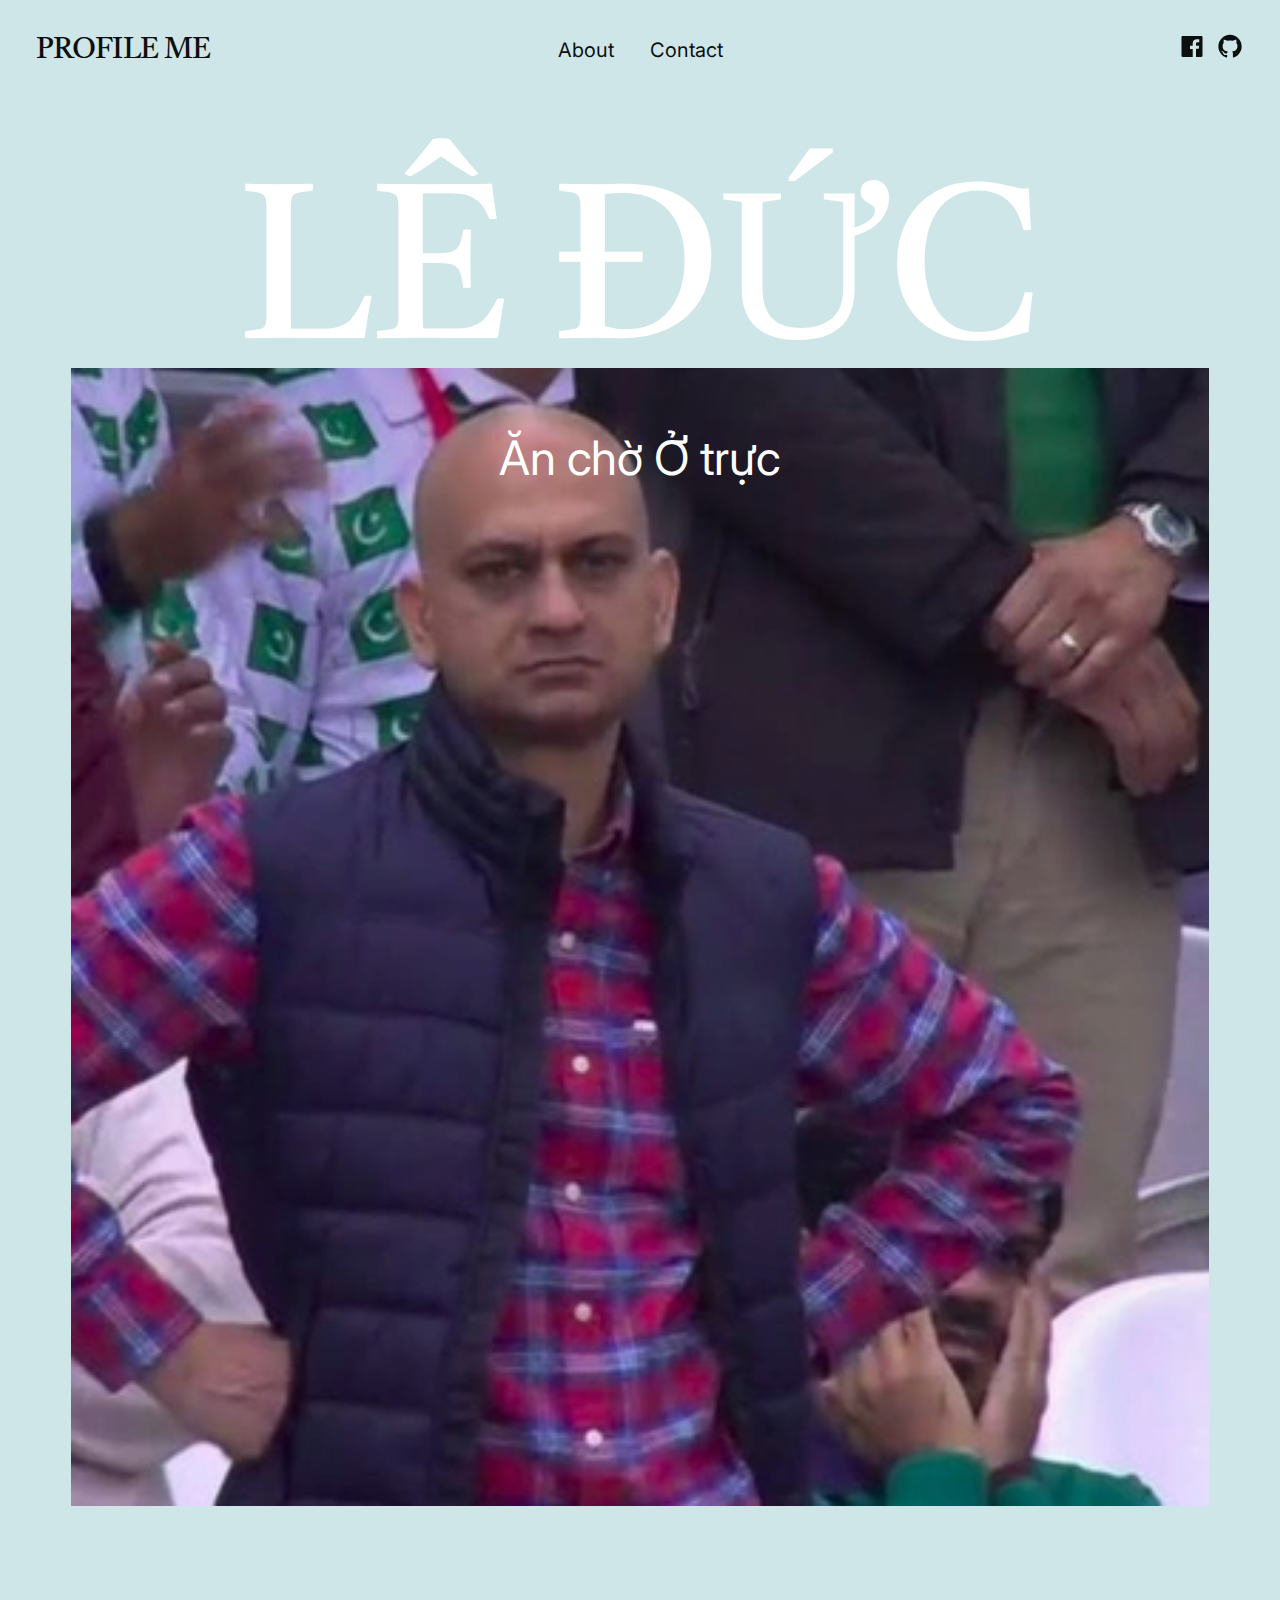
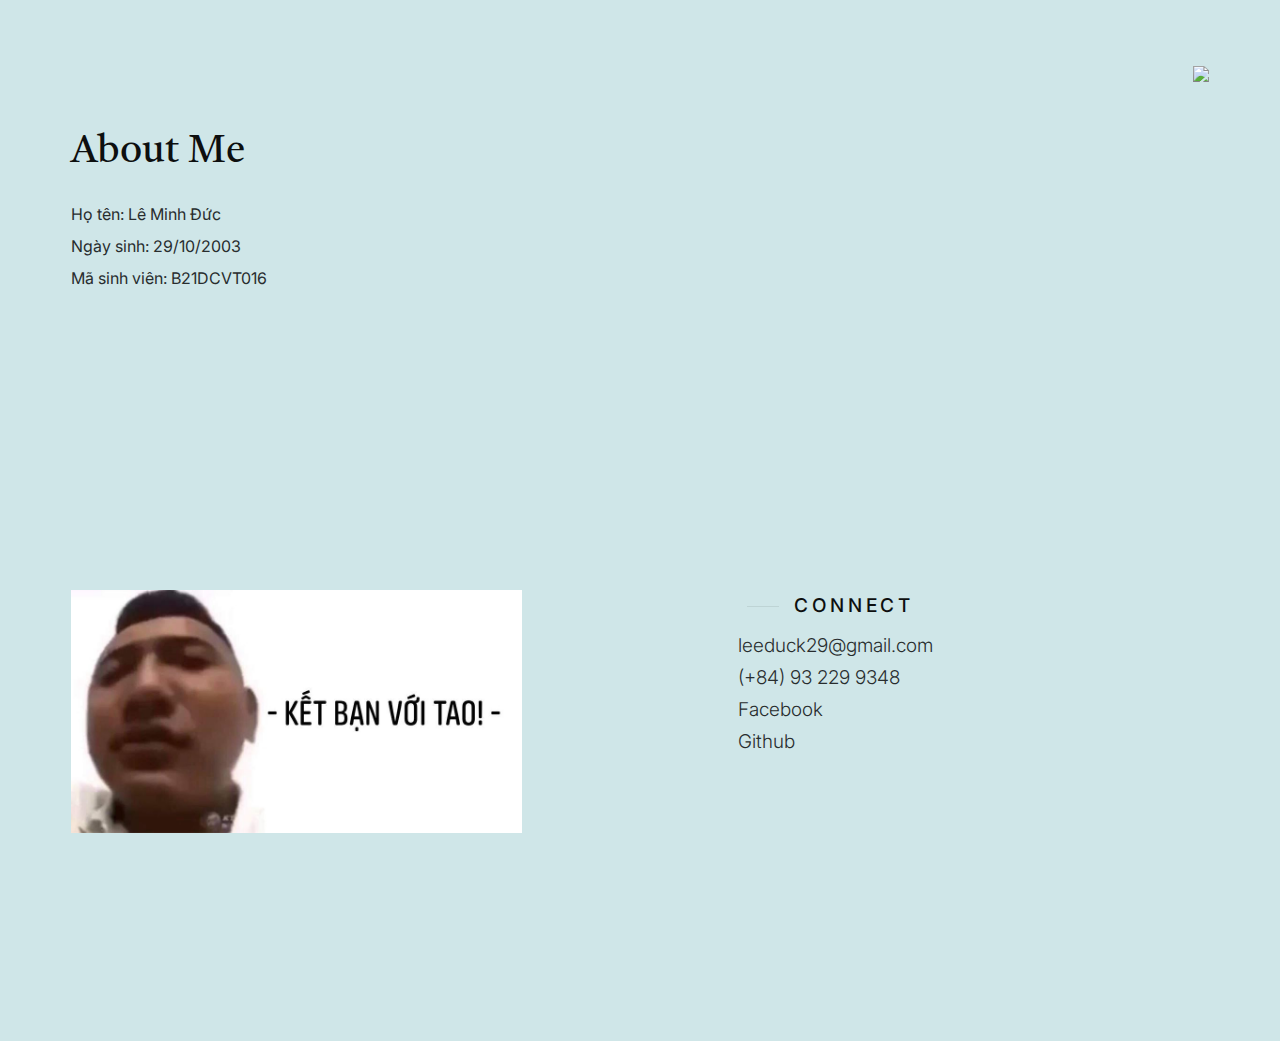
==== commit a30780e0: "Update index.html" ====
--- a/index.html
+++ b/index.html
@@ -25,10 +25,6 @@
     </style>
 </head>
 <body id="top">
-        <div id="preloader">
-        <div id="loader" class="line"></div>
-    </div>
-
 		<div id="page" class="s-pagewrap">
 
 			<header id="masthead" class="s-header">
@@ -74,11 +70,11 @@
 
                     <div class="s-intro__text">
                         <h1 class="s-intro__text-huge animate-on-load">
-                            ĐỨC NÈ
+                            LÊ ĐỨC
                         </h1>
-                        <h3 class="animate-on-load">Ăn tục<span>+</span>Nói phét</h3>
+                        <h3 class="animate-on-load">Ăn chờ<span> </span>Ở trực</h3>
                     </div>
-
+                    <br><br>
                     <div class="s-intro__bg"></div>
 
                 </div>
@@ -92,14 +88,14 @@
 
                 <div class="row">
                     <div class="column lg-12">
-                        <img src="./images/nguoi-nhen-om-dau.jpg" align="right" >
-                        <h2 class="text-pretitle animate-on-load">About Me</h2>
-                        <p class="attention-getter animate-on-load">
+                        <img src="./images/ld22.jpg" align="right" >
+                        <h2 class="class="text-subtitle">About Me</h2>
+                        <p >
                             <font size="-0.5" > 
                             Họ tên: Lê Minh Đức<br>
                             Ngày sinh: 29/10/2003<br>
                             Mã sinh viên: B21DCVT016
-                    </font>
+                            </font>
                         </p>
                     </div>
                 </div>
@@ -134,10 +130,5 @@
         </footer> <!-- end s-footer -->
 
     </div> <!-- end s-pagewrap -->
-
-
-    <script src="js/plugins.js"></script>
-    <script src="js/main.js"></script>
-
 </body>
 </html>
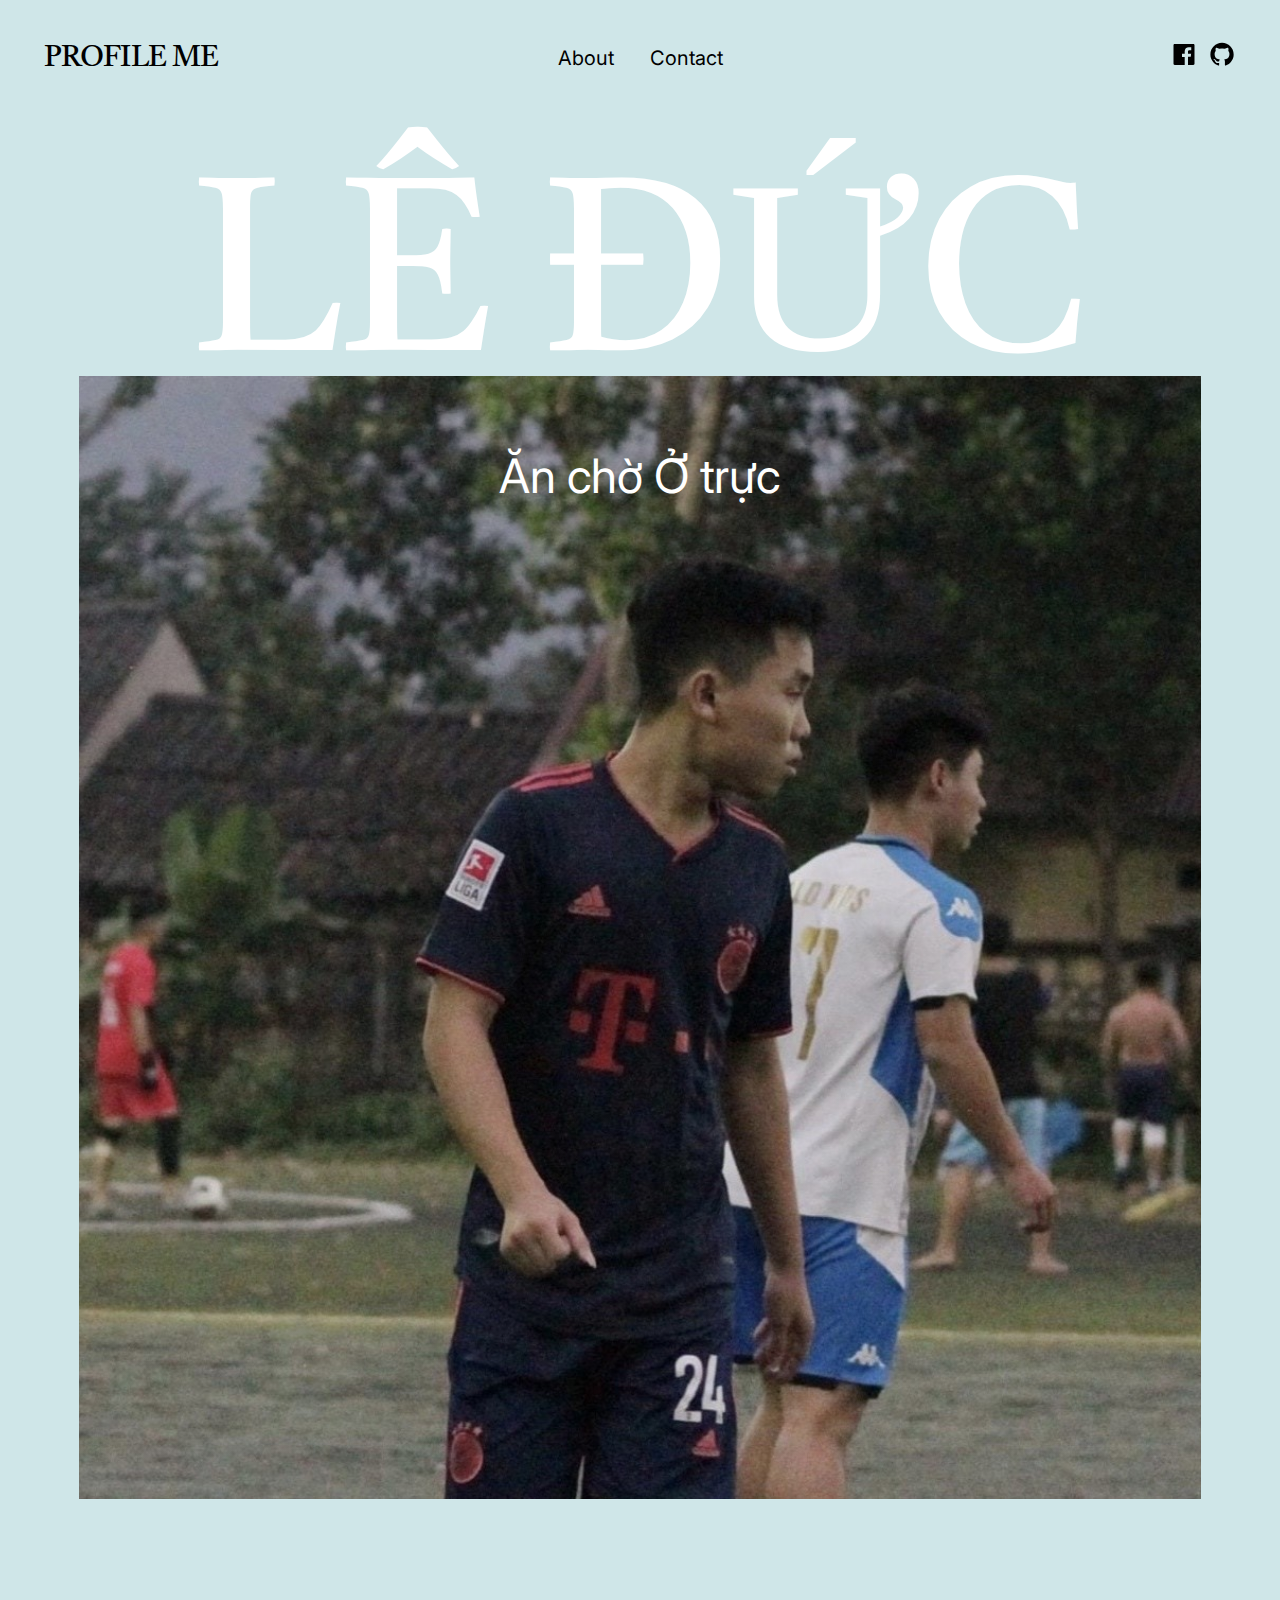
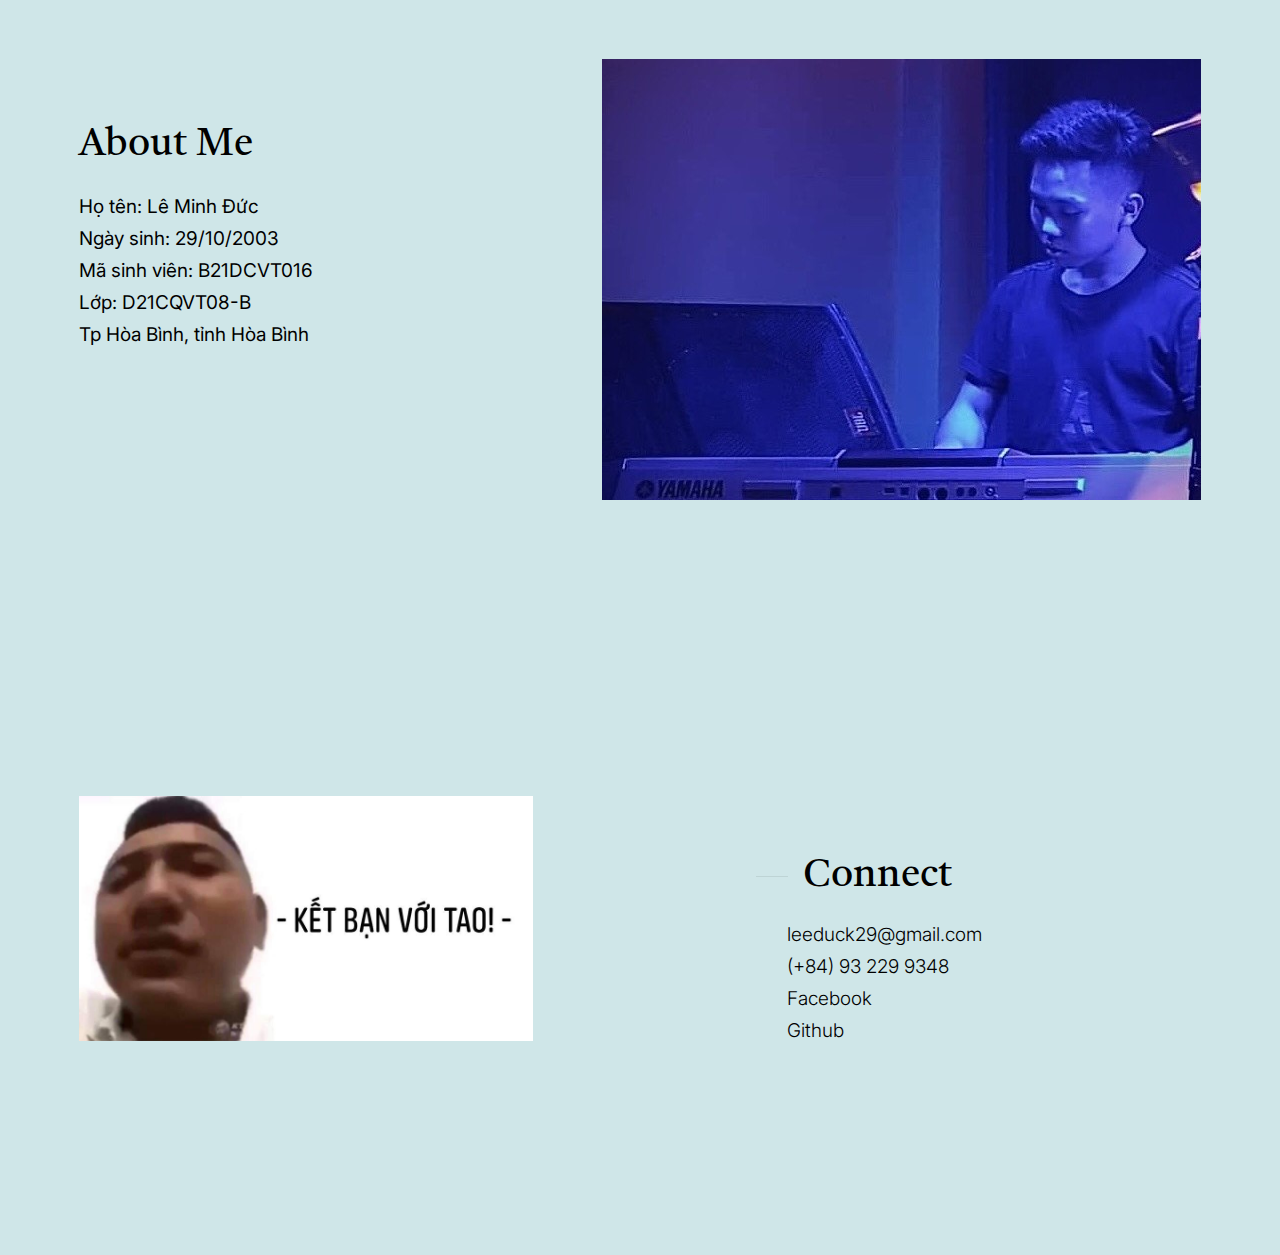
==== commit e023e463: "Update index.html" ====
--- a/index.html
+++ b/index.html
@@ -3,9 +3,9 @@
 <head>
 	<meta charset="utf-8">
     <meta name="viewport" content="width=device-width, initial-scale=1">
-	<title>PROFILE ME</title>
+    <title>PROFILE ME</title>
 
-	<script>
+    <script>
         document.documentElement.classList.remove('no-js');
         document.documentElement.classList.add('js');
     </script>
@@ -25,110 +25,107 @@
     </style>
 </head>
 <body id="top">
-		<div id="page" class="s-pagewrap">
+  <div id="page" class="s-pagewrap">
 
-			<header id="masthead" class="s-header">
-				<div class="s-header__block">
-					<div class="s-header__branding">
-						<p class="site-title">
-							<a href="PRO.html" rel="home">PROFILE ME</a>
-						</p>
-					</div>
+     <header id="masthead" class="s-header">
+        <div class="s-header__block">
+           <div class="s-header__branding">
+              <p class="site-title">
+                 <a href="PRO.html" rel="home">PROFILE ME</a>
+             </p>
+         </div>
+     </div> 
+     <div class="row s-header__nav-wrap">
 
-					<a class="s-header__menu-toggle" href="#0"><span>Menu</span></a>
-				</div> 
-				<div class="row s-header__nav-wrap">
+       <nav class="s-header__nav">
+          <ul>
+             <li><a href="#about" class="smoothscroll">About</a></li>
+             <li><a href="#colophon" class="smoothscroll">Contact</a></li>
+         </ul>
+     </nav>
 
-					<nav class="s-header__nav">
-						<ul>
-							<li><a href="#about" class="smoothscroll">About</a></li>
-							<li><a href="#colophon" class="smoothscroll">Contact</a></li>
-						</ul>
-					</nav>
+     <ul class="s-header__social">
+        <li>
+            <a href="https://www.facebook.com/leeduckxxx" target="_blank"> 
+                <svg xmlns="http://www.w3.org/2000/svg" width="24" height="24" viewBox="0 0 24 24" style="fill:rgba(0, 0, 0, 1);transform:;-ms-filter:"><path d="M20,3H4C3.447,3,3,3.448,3,4v16c0,0.552,0.447,1,1,1h8.615v-6.96h-2.338v-2.725h2.338v-2c0-2.325,1.42-3.592,3.5-3.592 c0.699-0.002,1.399,0.034,2.095,0.107v2.42h-1.435c-1.128,0-1.348,0.538-1.348,1.325v1.735h2.697l-0.35,2.725h-2.348V21H20 c0.553,0,1-0.448,1-1V4C21,3.448,20.553,3,20,3z"></path></svg>
+                <span class="u-screen-reader-text">Facebook</span>
+            </a>
+        </li>
+        <li>
+            <a href="https://github.com/LeeDuckkk" target="_blank">
+                <svg xmlns="http://www.w3.org/2000/svg" width="24" height="24" viewBox="0 0 24 24" style="fill: rgba(0, 0, 0, 1);transform: ;msFilter:;"><path fill-rule="evenodd" clip-rule="evenodd" d="M12.026 2c-5.509 0-9.974 4.465-9.974 9.974 0 4.406 2.857 8.145 6.821 9.465.499.09.679-.217.679-.481 0-.237-.008-.865-.011-1.696-2.775.602-3.361-1.338-3.361-1.338-.452-1.152-1.107-1.459-1.107-1.459-.905-.619.069-.605.069-.605 1.002.07 1.527 1.028 1.527 1.028.89 1.524 2.336 1.084 2.902.829.091-.645.351-1.085.635-1.334-2.214-.251-4.542-1.107-4.542-4.93 0-1.087.389-1.979 1.024-2.675-.101-.253-.446-1.268.099-2.64 0 0 .837-.269 2.742 1.021a9.582 9.582 0 0 1 2.496-.336 9.554 9.554 0 0 1 2.496.336c1.906-1.291 2.742-1.021 2.742-1.021.545 1.372.203 2.387.099 2.64.64.696 1.024 1.587 1.024 2.675 0 3.833-2.33 4.675-4.552 4.922.355.308.675.916.675 1.846 0 1.334-.012 2.41-.012 2.737 0 .267.178.577.687.479C19.146 20.115 22 16.379 22 11.974 22 6.465 17.535 2 12.026 2z"></path></svg>
+                <span class="u-screen-reader-text">Github</span>
+            </a>
+        </li>
+    </ul>
+</div>
+</header>
 
-					<ul class="s-header__social">
-                    <li>
-                        <a href="https://www.facebook.com/leeduckxxx" target="_blank"> 
-                            <svg xmlns="http://www.w3.org/2000/svg" width="24" height="24" viewBox="0 0 24 24" style="fill:rgba(0, 0, 0, 1);transform:;-ms-filter:"><path d="M20,3H4C3.447,3,3,3.448,3,4v16c0,0.552,0.447,1,1,1h8.615v-6.96h-2.338v-2.725h2.338v-2c0-2.325,1.42-3.592,3.5-3.592 c0.699-0.002,1.399,0.034,2.095,0.107v2.42h-1.435c-1.128,0-1.348,0.538-1.348,1.325v1.735h2.697l-0.35,2.725h-2.348V21H20 c0.553,0,1-0.448,1-1V4C21,3.448,20.553,3,20,3z"></path></svg>
-                            <span class="u-screen-reader-text">Facebook</span>
-                        </a>
-                    </li>
-                    <li>
-                        <a href="https://github.com/LeeDuckkk" target="_blank">
-                            <svg xmlns="http://www.w3.org/2000/svg" width="24" height="24" viewBox="0 0 24 24" style="fill: rgba(0, 0, 0, 1);transform: ;msFilter:;"><path fill-rule="evenodd" clip-rule="evenodd" d="M12.026 2c-5.509 0-9.974 4.465-9.974 9.974 0 4.406 2.857 8.145 6.821 9.465.499.09.679-.217.679-.481 0-.237-.008-.865-.011-1.696-2.775.602-3.361-1.338-3.361-1.338-.452-1.152-1.107-1.459-1.107-1.459-.905-.619.069-.605.069-.605 1.002.07 1.527 1.028 1.527 1.028.89 1.524 2.336 1.084 2.902.829.091-.645.351-1.085.635-1.334-2.214-.251-4.542-1.107-4.542-4.93 0-1.087.389-1.979 1.024-2.675-.101-.253-.446-1.268.099-2.64 0 0 .837-.269 2.742 1.021a9.582 9.582 0 0 1 2.496-.336 9.554 9.554 0 0 1 2.496.336c1.906-1.291 2.742-1.021 2.742-1.021.545 1.372.203 2.387.099 2.64.64.696 1.024 1.587 1.024 2.675 0 3.833-2.33 4.675-4.552 4.922.355.308.675.916.675 1.846 0 1.334-.012 2.41-.012 2.737 0 .267.178.577.687.479C19.146 20.115 22 16.379 22 11.974 22 6.465 17.535 2 12.026 2z"></path></svg>
-                            <span class="u-screen-reader-text">Github</span>
-                        </a>
-                    </li>
+<section id="intro" class="s-intro">
+
+    <div class="row">
+        <div class="column lg-12 s-intro__content">
+
+            <div class="s-intro__text">
+                <h1 class="s-intro__text-huge">
+                    LÊ ĐỨC
+                </h1>
+                <h3>Ăn chờ<span> </span>Ở trực</h3>
+            </div>
+            <br><br>
+            <div class="s-intro__bg"></div>
+        </div>
+    </div>
+
+</section>
+
+<section id="about" class="s-about">
+
+    <div class="s-about__block s-about__intro">
+
+        <div class="row">
+            <div class="column lg-12">
+                <img src="./images/ld22.jpg" align="right" >
+                <h2 class="class="text-subtitle">About Me</h2>
+                <p > 
+                    Họ tên: Lê Minh Đức<br>
+                    Ngày sinh: 29/10/2003<br>
+                    Mã sinh viên: B21DCVT016<br>
+                    Lớp: D21CQVT08-B<br>
+                    Tp Hòa Bình, tỉnh Hòa Bình
+                </p>
+            </div>
+        </div>
+
+    </div>
+    
+    
+    <footer id="colophon" class="s-footer">
+
+        <div class="row s-footer__contact-content">
+            <br>
+            <div class="column lg-5 md-6 stack-on-900 left-block">
+               <img src="./images/kbvt.jpg" align="left">
+           </div>
+
+           <div class="column lg-4 md-5 stack-on-900 right-block">
+
+            <div class="s-footer__contact-info" >
+                <h2 class="text-subtitle">
+                    Connect
+                </h2>
+                <ul class="link-list">
+                    <li><a href="mailto:sayhello@augustine.com">leeduck29@gmail.com</a></li>
+                    <li><a href="tel:+1975432345">(+84) 93 229 9348</a></li>
+                    <li><a href="https://www.facebook.com/leeduckxxx" target="_blank">Facebook</a></li>
+                    <li><a href="https://github.com/LeeDuckkk" target="_blank">Github</a></li>
                 </ul>
             </div>
-        </header>
-        <!--intro-->
-        <section id="intro" class="s-intro">
+        </div>
+    </div> 
 
-            <div class="row">
-                <div class="column lg-12 s-intro__content">
+</footer> 
 
-                    <div class="s-intro__text">
-                        <h1 class="s-intro__text-huge animate-on-load">
-                            LÊ ĐỨC
-                        </h1>
-                        <h3 class="animate-on-load">Ăn chờ<span> </span>Ở trực</h3>
-                    </div>
-                    <br><br>
-                    <div class="s-intro__bg"></div>
-
-                </div>
-            </div>
-
-        </section>
-        <!--about-->
-        <section id="about" class="s-about">
-
-            <div class="s-about__block s-about__intro">
-
-                <div class="row">
-                    <div class="column lg-12">
-                        <img src="./images/ld22.jpg" align="right" >
-                        <h2 class="class="text-subtitle">About Me</h2>
-                        <p >
-                            <font size="-0.5" > 
-                            Họ tên: Lê Minh Đức<br>
-                            Ngày sinh: 29/10/2003<br>
-                            Mã sinh viên: B21DCVT016
-                            </font>
-                        </p>
-                    </div>
-                </div>
-
-            </div>
-            
-            
-            <footer id="colophon" class="s-footer">
-
-            <div class="row s-footer__contact-content">
-
-                <div class="column lg-5 md-6 stack-on-900 left-block">
-                     <img src="./images/kbvt.jpg" align="left">
-                </div>
-
-                <div class="column lg-4 md-5 stack-on-900 right-block">
-
-                    <div class="s-footer__contact-info" >
-                        <h2 class="text-subtitle">
-                            Connect
-                        </h2>
-                        <ul class="link-list">
-                            <li><a href="mailto:sayhello@augustine.com">leeduck29@gmail.com</a></li>
-                            <li><a href="tel:+1975432345">(+84) 93 229 9348</a></li>
-                            <li><a href="https://www.facebook.com/leeduckxxx" target="_blank">Facebook</a></li>
-                            <li><a href="https://github.com/LeeDuckkk" target="_blank">Github</a></li>
-                        </ul>
-                    </div>
-                </div>
-            </div> <!-- end s-footer__contact-content -->
-
-        </footer> <!-- end s-footer -->
-
-    </div> <!-- end s-pagewrap -->
+</div> 
 </body>
 </html>
--- a/css/style.css
+++ b/css/style.css
@@ -1,78 +1,4 @@
-/* =================================================================== 
- * Augustine Main Stylesheet
- * Template Ver. 1.0.0
- * 03-16-2022
- * ------------------------------------------------------------------
- *
- * TOC:
- * # SETTINGS
- *      ## fonts
- *      ## colors
- *      ## spacing and typescale
- *      ## grid variables
- * # NORMALIZE
- * # BASE SETUP
- * # GRID 
- *      ## large screen devices 
- *      ## medium screen devices 
- *      ## tablet devices 
- *      ## mobile devices 
- *      ## small screen devices 
- *      ## additional column stackpoints 
- * # UTILITY CLASSES
- * # TYPOGRAPHY 
- *      ## base type styles
- *      ## additional typography & helper classes
- *      ## lists
- *      ## spacing
- * # PRELOADER
- * # FORM
- *      ## style placeholder text
- *      ## change autocomplete styles in Chrome
- * # BUTTONS
- * # TABLE
- * # COMPONENTS
- *      ## pagination
- *      ## alert box 
- *      ## skillbars 
- *      ## stats tabs
- * # PROJECT-WIDE SHARED STYLES
- *      ## theme-specific typography classes
- *      ## media classes
- *      ## swiper overrides
- * # PAGE WRAP
- * # SITE HEADER
- *      ## branding
- *      ## main navigation
- *      ## header social
- *      ## mobile menu toggle
- * # INTRO
- *      ## intro text
- *      ## intro bg
- * # ABOUT
- *      ## about timelines
- *      ## about skills
- *      ## about clients
- * # WORKS
- *      ## portfolio list
- *      ## testimonial slider
- * # FOOTER
- *      ## copyright
- *      ## go top
- *
- *
- * ------------------------------------------------------------------ */
-
-
-/* ===================================================================
- * # SETTINGS
- *
- *
- * ------------------------------------------------------------------- */
-
-/* ------------------------------------------------------------------- 
- * ## fonts 
- * ------------------------------------------------------------------- */
+
 @import url("https://fonts.googleapis.com/css2?family=Castoro:ital@0;1&family=Inter:wght@300;400;500;600;700&display=swap");
 
 :root {
@@ -84,28 +10,18 @@
     --font-mono : Consolas, "Andale Mono", Courier, "Courier New", monospace;
 }
 
-/* ------------------------------------------------------------------- 
- * ## colors
- * ------------------------------------------------------------------- */
 :root {
 
     /* color-1(#5F9295)
-     * color-2(#2D2327)
      */
-    --color-1                      : hsla(183, 22%, 48%, 1);
-    --color-2                      : hsla(336, 13%, 16%, 1);
+    --color-1                      : hsla(203, 100%, 79%, 1);
 
     /* theme color variations
      */
-    --color-1-lighter              : hsla(183, 22%, 68%, 1);
-    --color-1-light                : hsla(183, 22%, 58%, 1);
-    --color-1-dark                 : hsla(183, 22%, 38%, 1);
-    --color-1-darker               : hsla(183, 22%, 28%, 1);
-
-    --color-2-lighter              : hsla(336, 13%, 36%, 1);
-    --color-2-light                : hsla(336, 13%, 26%, 1);
-    --color-2-dark                 : hsla(336, 13%, 10%, 1);
-    --color-2-darker               : hsla(336, 13%, 5%, 1);
+    --color-1-lighter              : hsla(203, 100%, 99%, 1);
+    --color-1-light                : hsla(183, 22%, 89%, 1);
+    --color-1-dark                 : hsla(183, 22%, 69%, 1);
+    --color-1-darker               : hsla(183, 22%, 59%, 1);
 
     /* feedback colors
      * color-error(#ffd1d2), color-success(#c8e675), 
@@ -120,60 +36,12 @@
     --color-info-content           : hsla(205, 32%, 31%, 1);
     --color-notice-content         : hsla(51, 30%, 30%, 1);
 
-    /* shades 
-     * generated using 
-     * Tint & Shade Generator 
-     * (https://maketintsandshades.com/)
-     */
-    --color-black                  : #000000;
-    --color-gray-19                : #0d0f0f;
-    --color-gray-18                : #1b1e1e;
-    --color-gray-17                : #282d2e;
-    --color-gray-16                : #363c3d;
-    --color-gray-15                : #444b4c;
-    --color-gray-14                : #515a5b;
-    --color-gray-13                : #5f696a;
-    --color-gray-12                : #6c787a;
-    --color-gray-11                : #7a8789;
-    --color-gray-10                : #879698;
-    --color-gray-9                 : #93a1a2;
-    --color-gray-8                 : #9fabad;
-    --color-gray-7                 : #abb6b7;
-    --color-gray-6                 : #b7c0c1;
-    --color-gray-5                 : #c3cbcc;
-    --color-gray-4                 : #cfd5d6;
-    --color-gray-3                 : #dbe0e0;
-    --color-gray-2                 : #e7eaea;
-    --color-gray-1                 : #f3f5f5;
-    --color-white                  : #ffffff;
-
     /* text
      */
     --color-text                   : var(--color-gray-17);
     --color-text-dark              : var(--color-gray-19);
     --color-text-light             : var(--color-gray-12);
     --color-placeholder            : var(--color-gray-12);
-
-    /* buttons
-     */
-    --color-btn                    : var(--color-gray-4);
-    --color-btn-text               : var(--color-text);
-    --color-btn-hover              : var(--color-gray-5);
-    --color-btn-hover-text         : var(--color-text);
-    --color-btn-primary            : var(--color-1-dark);
-    --color-btn-primary-text       : var(--color-white);
-    --color-btn-primary-hover      : var(--color-text-dark);
-    --color-btn-primary-hover-text : var(--color-white);
-    --color-btn-stroke             : var(--color-1-dark);
-    --color-btn-stroke-text        : var(--color-1-darker);
-    --color-btn-stroke-hover       : var(--color-text-dark);
-    --color-btn-stroke-hover-text  : var(--color-white);
-
-    /* preloader
-     */
-    --color-preloader-bg           : #CFE6E8;
-    --color-loader                 : var(--color-text-dark);
-    --color-loader-light           : var(--color-1-lighter);
 
     /* others
      */
@@ -248,9 +116,6 @@
     --text-display-2   : calc(var(--text-display-1) * var(--text-scale-ratio));
     --text-display-3   : calc(var(--text-display-2) * var(--text-scale-ratio));
 
-    /* default button height
-     */
-    --vspace-btn       : var(--vspace-2);
 }
 
 /* on mobile devices below 600px, change the value of '--multiplier' 
@@ -301,193 +166,6 @@
 
 
 
-/* ====================================================================
- * # NORMALIZE
- *
- *
- * --------------------------------------------------------------------
- * normalize.css v8.0.1 | MIT License |
- * github.com/necolas/normalize.css
- * -------------------------------------------------------------------- */
-html {
-    line-height              : 1.15;
-    -webkit-text-size-adjust : 100%;
-}
-
-body {
-    margin : 0;
-}
-
-main {
-    display : block;
-}
-
-h1 {
-    font-size : 2em;
-    margin    : 0.67em 0;
-}
-
-hr {
-    box-sizing : content-box;
-    height     : 0;
-    overflow   : visible;
-}
-
-pre {
-    font-family : monospace, monospace;
-    font-size   : 1em;
-}
-
-a {
-    background-color : transparent;
-}
-
-abbr[title] {
-    border-bottom   : none;
-    text-decoration : underline;
-    text-decoration : underline dotted;
-}
-
-b,
-strong {
-    font-weight : bolder;
-}
-
-code,
-kbd,
-samp {
-    font-family : monospace, monospace;
-    font-size   : 1em;
-}
-
-small {
-    font-size : 80%;
-}
-
-sub,
-sup {
-    font-size      : 75%;
-    line-height    : 0;
-    position       : relative;
-    vertical-align : baseline;
-}
-
-sub {
-    bottom : -0.25em;
-}
-
-sup {
-    top : -0.5em;
-}
-
-img {
-    border-style : none;
-}
-
-button,
-input,
-optgroup,
-select,
-textarea {
-    font-family : inherit;
-    font-size   : 100%;
-    line-height : 1.15;
-    margin      : 0;
-}
-
-button,
-input {
-    overflow : visible;
-}
-
-button,
-select {
-    text-transform : none;
-}
-
-button,
-[type="button"],
-[type="reset"],
-[type="submit"] {
-    -webkit-appearance : button;
-}
-
-button::-moz-focus-inner,
-[type="button"]::-moz-focus-inner,
-[type="reset"]::-moz-focus-inner,
-[type="submit"]::-moz-focus-inner {
-    border-style : none;
-    padding      : 0;
-}
-
-button:-moz-focusring,
-[type="button"]:-moz-focusring,
-[type="reset"]:-moz-focusring,
-[type="submit"]:-moz-focusring {
-    outline : 1px dotted ButtonText;
-}
-
-fieldset {
-    padding : 0.35em 0.75em 0.625em;
-}
-
-legend {
-    box-sizing  : border-box;
-    color       : inherit;
-    display     : table;
-    max-width   : 100%;
-    padding     : 0;
-    white-space : normal;
-}
-
-progress {
-    vertical-align : baseline;
-}
-
-textarea {
-    overflow : auto;
-}
-
-[type="checkbox"],
-[type="radio"] {
-    box-sizing : border-box;
-    padding    : 0;
-}
-
-[type="number"]::-webkit-inner-spin-button,
-[type="number"]::-webkit-outer-spin-button {
-    height : auto;
-}
-
-[type="search"] {
-    -webkit-appearance : textfield;
-    outline-offset     : -2px;
-}
-
-[type="search"]::-webkit-search-decoration {
-    -webkit-appearance : none;
-}
-
-::-webkit-file-upload-button {
-    -webkit-appearance : button;
-    font               : inherit;
-}
-
-details {
-    display : block;
-}
-
-summary {
-    display : list-item;
-}
-
-template {
-    display : none;
-}
-
-[hidden] {
-    display : none;
-}
 
 
 
@@ -530,7 +208,6 @@
     text-decoration : none;
 }
 
-svg,
 img,
 video {
     max-width : 100%;
@@ -540,60 +217,10 @@
 pre {
     overflow : auto;
 }
-
-div,
-dl,
-dt,
-dd,
-ul,
-ol,
-li,
-h1,
-h2,
-h3,
-h4,
-h5,
-h6,
-pre,
-form,
-p,
-blockquote,
-th,
 td {
     margin  : 0;
     padding : 0;
 }
-
-input[type="email"],
-input[type="number"],
-input[type="search"],
-input[type="text"],
-input[type="tel"],
-input[type="url"],
-input[type="password"],
-textarea {
-    -webkit-appearance : none;
-    -moz-appearance    : none;
-    appearance         : none;
-}
-
-
-
-/* ===================================================================
- * # GRID v4.0.0
- *
- *
- *   -----------------------------------------------------------------
- * - Grid breakpoints are based on MAXIMUM WIDTH media queries, 
- *   meaning they apply to that one breakpoint and ALL THOSE BELOW IT.
- * - Grid columns without a specified width will automatically layout 
- *   as equal width columns.
- *
- * - BLOCK GRID columns(columns inside BLOCK GRID containers) are 
- *   equally-sized columns define at parent/row level. 
- *   A BLOCK GRID container's class attribute value begins with "block-".
- *
- * ------------------------------------------------------------------- */
 /* row 
  */
 .row {
@@ -665,316 +292,6 @@
 .row.row-x-center {
     justify-content : center;
 }
-
-/* --------------------------------------------------------------------
- * ## large screen devices 
- * -------------------------------------------------------------------- */
-.lg-1 {
-    flex  : none;
-    width : 8.33333%;
-}
-
-.lg-2 {
-    flex  : none;
-    width : 16.66667%;
-}
-
-.lg-3 {
-    flex  : none;
-    width : 25%;
-}
-
-.lg-4 {
-    flex  : none;
-    width : 33.33333%;
-}
-
-.lg-5 {
-    flex  : none;
-    width : 41.66667%;
-}
-
-.lg-6 {
-    flex  : none;
-    width : 50%;
-}
-
-.lg-7 {
-    flex  : none;
-    width : 58.33333%;
-}
-
-.lg-8 {
-    flex  : none;
-    width : 66.66667%;
-}
-
-.lg-9 {
-    flex  : none;
-    width : 75%;
-}
-
-.lg-10 {
-    flex  : none;
-    width : 83.33333%;
-}
-
-.lg-11 {
-    flex  : none;
-    width : 91.66667%;
-}
-
-.lg-12 {
-    flex  : none;
-    width : 100%;
-}
-
-.block-lg-one-eight>.column {
-    flex  : none;
-    width : 12.5%;
-}
-
-.block-lg-one-sixth>.column {
-    flex  : none;
-    width : 16.66667%;
-}
-
-.block-lg-one-fifth>.column {
-    flex  : none;
-    width : 20%;
-}
-
-.block-lg-one-fourth>.column {
-    flex  : none;
-    width : 25%;
-}
-
-.block-lg-one-third>.column {
-    flex  : none;
-    width : 33.33333%;
-}
-
-.block-lg-one-half>.column {
-    flex  : none;
-    width : 50%;
-}
-
-.block-lg-whole>.column {
-    flex  : none;
-    width : 100%;
-}
-
-/* --------------------------------------------------------------------
- * ## medium screen devices 
- * -------------------------------------------------------------------- */
-@media screen and (max-width: 1200px) {
-    .md-1 {
-        flex  : none;
-        width : 8.33333%;
-    }
-
-    .md-2 {
-        flex  : none;
-        width : 16.66667%;
-    }
-
-    .md-3 {
-        flex  : none;
-        width : 25%;
-    }
-
-    .md-4 {
-        flex  : none;
-        width : 33.33333%;
-    }
-
-    .md-5 {
-        flex  : none;
-        width : 41.66667%;
-    }
-
-    .md-6 {
-        flex  : none;
-        width : 50%;
-    }
-
-    .md-7 {
-        flex  : none;
-        width : 58.33333%;
-    }
-
-    .md-8 {
-        flex  : none;
-        width : 66.66667%;
-    }
-
-    .md-9 {
-        flex  : none;
-        width : 75%;
-    }
-
-    .md-10 {
-        flex  : none;
-        width : 83.33333%;
-    }
-
-    .md-11 {
-        flex  : none;
-        width : 91.66667%;
-    }
-
-    .md-12 {
-        flex  : none;
-        width : 100%;
-    }
-
-    .block-md-one-eight>.column {
-        flex  : none;
-        width : 12.5%;
-    }
-
-    .block-md-one-sixth>.column {
-        flex  : none;
-        width : 16.66667%;
-    }
-
-    .block-md-one-fifth>.column {
-        flex  : none;
-        width : 20%;
-    }
-
-    .block-md-one-fourth>.column {
-        flex  : none;
-        width : 25%;
-    }
-
-    .block-md-one-third>.column {
-        flex  : none;
-        width : 33.33333%;
-    }
-
-    .block-md-one-half>.column {
-        flex  : none;
-        width : 50%;
-    }
-
-    .block-md-whole>.column {
-        flex  : none;
-        width : 100%;
-    }
-
-    .hide-on-md {
-        display : none;
-    }
-}
-
-/* --------------------------------------------------------------------
- * ## tablet devices 
- * -------------------------------------------------------------------- */
-@media screen and (max-width: 800px) {
-    .tab-1 {
-        flex  : none;
-        width : 8.33333%;
-    }
-
-    .tab-2 {
-        flex  : none;
-        width : 16.66667%;
-    }
-
-    .tab-3 {
-        flex  : none;
-        width : 25%;
-    }
-
-    .tab-4 {
-        flex  : none;
-        width : 33.33333%;
-    }
-
-    .tab-5 {
-        flex  : none;
-        width : 41.66667%;
-    }
-
-    .tab-6 {
-        flex  : none;
-        width : 50%;
-    }
-
-    .tab-7 {
-        flex  : none;
-        width : 58.33333%;
-    }
-
-    .tab-8 {
-        flex  : none;
-        width : 66.66667%;
-    }
-
-    .tab-9 {
-        flex  : none;
-        width : 75%;
-    }
-
-    .tab-10 {
-        flex  : none;
-        width : 83.33333%;
-    }
-
-    .tab-11 {
-        flex  : none;
-        width : 91.66667%;
-    }
-
-    .tab-12 {
-        flex  : none;
-        width : 100%;
-    }
-
-    .block-tab-one-eight>.column {
-        flex  : none;
-        width : 12.5%;
-    }
-
-    .block-tab-one-sixth>.column {
-        flex  : none;
-        width : 16.66667%;
-    }
-
-    .block-tab-one-fifth>.column {
-        flex  : none;
-        width : 20%;
-    }
-
-    .block-tab-one-fourth>.column {
-        flex  : none;
-        width : 25%;
-    }
-
-    .block-tab-one-third>.column {
-        flex  : none;
-        width : 33.33333%;
-    }
-
-    .block-tab-one-half>.column {
-        flex  : none;
-        width : 50%;
-    }
-
-    .block-tab-whole>.column {
-        flex  : none;
-        width : 100%;
-    }
-
-    .hide-on-tab {
-        display : none;
-    }
-}
-
-/* --------------------------------------------------------------------
- * ## mobile devices 
- * -------------------------------------------------------------------- */
 @media screen and (max-width: 600px) {
     .row {
         width         : 100%;
@@ -987,104 +304,6 @@
         padding-right : 0;
     }
 
-    .mob-1 {
-        flex  : none;
-        width : 8.33333%;
-    }
-
-    .mob-2 {
-        flex  : none;
-        width : 16.66667%;
-    }
-
-    .mob-3 {
-        flex  : none;
-        width : 25%;
-    }
-
-    .mob-4 {
-        flex  : none;
-        width : 33.33333%;
-    }
-
-    .mob-5 {
-        flex  : none;
-        width : 41.66667%;
-    }
-
-    .mob-6 {
-        flex  : none;
-        width : 50%;
-    }
-
-    .mob-7 {
-        flex  : none;
-        width : 58.33333%;
-    }
-
-    .mob-8 {
-        flex  : none;
-        width : 66.66667%;
-    }
-
-    .mob-9 {
-        flex  : none;
-        width : 75%;
-    }
-
-    .mob-10 {
-        flex  : none;
-        width : 83.33333%;
-    }
-
-    .mob-11 {
-        flex  : none;
-        width : 91.66667%;
-    }
-
-    .mob-12 {
-        flex  : none;
-        width : 100%;
-    }
-
-    .block-mob-one-eight>.column {
-        flex  : none;
-        width : 12.5%;
-    }
-
-    .block-mob-one-sixth>.column {
-        flex  : none;
-        width : 16.66667%;
-    }
-
-    .block-mob-one-fifth>.column {
-        flex  : none;
-        width : 20%;
-    }
-
-    .block-mob-one-fourth>.column {
-        flex  : none;
-        width : 25%;
-    }
-
-    .block-mob-one-third>.column {
-        flex  : none;
-        width : 33.33333%;
-    }
-
-    .block-mob-one-half>.column {
-        flex  : none;
-        width : 50%;
-    }
-
-    .block-mob-whole>.column {
-        flex  : none;
-        width : 100%;
-    }
-
-    .hide-on-mob {
-        display : none;
-    }
 }
 
 /* --------------------------------------------------------------------
@@ -1269,33 +488,6 @@
     float : right;
 }
 
-
-
-/* ===================================================================
- * # TYPOGRAPHY 
- *
- *
- * ------------------------------------------------------------------- 
- * type scale - ratio 1:2 | base: 19px
- * -------------------------------------------------------------------
- *
- * --text-display-3 = (81.70px)
- * --text-display-2 = (68.08px)
- * --text-display-1 = (56.73px)
- * --text-xxxl      = (47.28px)
- * --text-xxl       = (39.40px)
- * --text-xl        = (32.83px)
- * --text-lg        = (27.36px)
- * --text-md        = (22.80px)
- * --text-size      = (19.00px) BASE
- * --text-sm        = (15.83px)
- * --text-xs        = (13.19px)
- *
- * -------------------------------------------------------------------- */
-
-/* --------------------------------------------------------------------
- * ## base type styles
- * -------------------------------------------------------------------- */
 body {
     font-family : var(--font-1);
     font-size   : var(--base-font-size);
@@ -1444,55 +636,6 @@
     line-height : var(--vspace-0_5);
 }
 
-/* blockquotes
- */
-blockquote {
-    margin      : 0 0 var(--vspace-1) 0;
-    padding     : var(--vspace-1) var(--vspace-1_5);
-    border-left : 2px solid var(--color-text-dark);
-    position    : relative;
-}
-
-blockquote p {
-    font-family : var(--font-1);
-    font-weight : 400;
-    font-size   : var(--text-lg);
-    font-style  : normal;
-    line-height : var(--vspace-1_25);
-    color       : var(--color-text-dark);
-    padding     : 0;
-}
-
-blockquote cite {
-    display     : block;
-    font-family : var(--font-1);
-    font-weight : 400;
-    font-size   : var(--text-sm);
-    line-height : var(--vspace-0_75);
-    font-style  : normal;
-}
-
-blockquote cite:before {
-    content : "\2014 \0020";
-}
-
-blockquote cite,
-blockquote cite a,
-blockquote cite a:visited {
-    color  : var(--color-text-light);
-    border : none;
-}
-
-@media screen and (max-width: 500px) {
-    blockquote {
-        padding : var(--vspace-0_75) var(--vspace-0_75);
-    }
-
-    blockquote p {
-        font-size   : var(--text-md);
-        line-height : var(--vspace-1);
-    }
-}
 
 /* figures
  */
@@ -1605,9 +748,6 @@
     letter-spacing : .3em;
 }
 
-/* --------------------------------------------------------------------
- * ## additional typography & helper classes
- * -------------------------------------------------------------------- */
 .lead,
 .attention-getter {
     font-family : var(--font-1);
@@ -1837,238 +977,6 @@
 }
 
 
-
-/* ===================================================================
- * # PRELOADER
- * 
- * 
- * -------------------------------------------------------------------
- * - markup:
- *
- * <div id="preloader">
- *     <div class="loader line"></div>
- * </div>
- *
- *
- * ------------------------------------------------------------------- */
-#preloader {
-    position        : fixed;
-    display         : flex;
-    flex-flow       : row wrap;
-    justify-content : center;
-    align-items     : center;
-    background      : var(--color-preloader-bg);
-    z-index         : 500;
-    height          : 100vh;
-    width           : 100%;
-    opacity         : 1;
-    overflow        : hidden;
-}
-
-.no-js #preloader {
-    display : none;
-}
-
-#loader {
-    background-color : var(--color-loader-light);
-}
-
-@-webkit-keyframes line {
-    from {
-        background-position : -60px 0;
-    }
-
-    to {
-        background-position : 60px 0;
-    }
-}
-
-@keyframes line {
-    from {
-        background-position : -60px 0;
-    }
-
-    to {
-        background-position : 60px 0;
-    }
-}
-
-.line:before {
-    -webkit-animation : line .75s infinite alternate ease-in-out;
-    animation         : line .75s infinite alternate ease-in-out;
-    background        : -webkit-gradient(linear, left top, right top, from(var(--color-loader)), to(var(--color-loader)));
-    background        : linear-gradient(90deg, var(--color-loader), var(--color-loader));
-    background-repeat : no-repeat;
-    background-size   : 80px 4px;
-    content           : '';
-    display           : block;
-    height            : 4px;
-    width             : 80px;
-}
-
-
-
-/* ===================================================================
- * # FORM
- *
- *
- * ------------------------------------------------------------------- */
-fieldset {
-    border : none;
-}
-
-input[type="email"],
-input[type="number"],
-input[type="search"],
-input[type="text"],
-input[type="tel"],
-input[type="url"],
-input[type="password"],
-textarea,
-select {
-    --input-height      : var(--vspace-2);
-    --input-line-height : var(--vspace-1);
-    --input-vpadding    : calc((var(--input-height) - var(--input-line-height)) / 2);
-    display             : block;
-    height              : var(--input-height);
-    padding             : var(--input-vpadding) 0 calc(var(--input-vpadding) - 1px);
-    border              : 0;
-    outline             : 0;
-    color               : var(--color-text-light);
-    font-family         : var(--font-1);
-    font-size           : calc(var(--text-size) * 0.7895);
-    line-height         : var(--input-line-height);
-    max-width           : 100%;
-    background          : transparent;
-    border-bottom       : 1px solid var(--color-1-lighter);
-    transition          : all .3s ease-in-out;
-}
-
-.ss-custom-select {
-    position : relative;
-    padding  : 0;
-}
-
-.ss-custom-select select {
-    -webkit-appearance : none;
-    -moz-appearance    : none;
-    appearance         : none;
-    text-indent        : 0.01px;
-    text-overflow      : '';
-    margin             : 0;
-    vertical-align     : middle;
-    line-height        : var(--vspace-1);
-}
-
-.ss-custom-select select option {
-    padding-left     : 2rem;
-    padding-right    : 2rem;
-    background-color : var(--color-body);
-}
-
-.ss-custom-select select::-ms-expand {
-    display : none;
-}
-
-.ss-custom-select::after {
-    border-bottom    : 1px solid #141414;
-    border-right     : 1px solid #141414;
-    content          : '';
-    display          : block;
-    height           : 8px;
-    width            : 8px;
-    margin-top       : -7px;
-    pointer-events   : none;
-    position         : absolute;
-    right            : 2.4rem;
-    top              : 50%;
-    transition       : all 0.15s ease-in-out;
-    transform-origin : 66% 66%;
-    transform        : rotate(45deg);
-}
-
-textarea {
-    min-height : calc(8 * var(--space));
-}
-
-input[type="email"]:focus,
-input[type="number"]:focus,
-input[type="search"]:focus,
-input[type="text"]:focus,
-input[type="tel"]:focus,
-input[type="url"]:focus,
-input[type="password"]:focus,
-textarea:focus,
-select:focus {
-    color         : var(--color-text);
-    border-bottom : 1px solid var(--color-text-dark);
-}
-
-label,
-legend {
-    font-family   : var(--font-1);
-    font-weight   : 600;
-    font-size     : var(--text-sm);
-    line-height   : var(--vspace-0_5);
-    margin-bottom : var(--vspace-0_5);
-    color         : var(--color-text-dark);
-    display       : block;
-}
-
-input[type="checkbox"],
-input[type="radio"] {
-    display : inline;
-}
-
-label>.label-text {
-    display     : inline-block;
-    margin-left : 1rem;
-    font-family : var(--font-1);
-    line-height : inherit;
-}
-
-label>input[type="checkbox"],
-label>input[type="radio"] {
-    margin   : 0;
-    position : relative;
-    top      : 2px;
-}
-
-/* ------------------------------------------------------------------- 
- * ## style placeholder text
- * ------------------------------------------------------------------- */
-::-webkit-input-placeholder {
-    /* WebKit, Blink, Edge */
-    color : var(--color-placeholder);
-}
-
-:-moz-placeholder {
-    /* Mozilla Firefox 4 to 18 */
-    color   : var(--color-placeholder);
-    opacity : 1;
-}
-
-::-moz-placeholder {
-    /* Mozilla Firefox 19+ */
-    color   : var(--color-placeholder);
-    opacity : 1;
-}
-
-:-ms-input-placeholder {
-    /* Internet Explorer 10-11 */
-    color : var(--color-placeholder);
-}
-
-::-ms-input-placeholder {
-    /* Microsoft Edge */
-    color : var(--color-placeholder);
-}
-
-::placeholder {
-    /* Most modern browsers support this now. */
-    color : var(--color-placeholder);
-}
-
 /* ------------------------------------------------------------------- 
  * ## change autocomplete styles in Chrome
  * ------------------------------------------------------------------- */
@@ -2088,132 +996,6 @@
 
 
 /* ===================================================================
- * # BUTTONS
- *
- *
- * ------------------------------------------------------------------- */
-.btn,
-button,
-input[type="submit"],
-input[type="reset"],
-input[type="button"] {
-    --btn-height            : var(--vspace-btn);
-    display                 : inline-block;
-    font-family             : var(--font-1);
-    font-weight             : 600;
-    font-size               : var(--text-xs);
-    text-transform          : uppercase;
-    letter-spacing          : .35em;
-    height                  : var(--btn-height);
-    line-height             : calc(var(--btn-height) - 4px);
-    padding                 : 0 3.6rem;
-    margin                  : 0 0.4rem var(--vspace-0_5) 0;
-    color                   : var(--color-btn-text);
-    text-decoration         : none;
-    text-align              : center;
-    white-space             : nowrap;
-    cursor                  : pointer;
-    transition              : all .3s;
-    border-radius           : var(--border-radius);
-    background-color        : var(--color-btn);
-    border                  : 2px solid var(--color-btn);
-    -webkit-font-smoothing  : antialiased;
-    -moz-osx-font-smoothing : grayscale;
-}
-
-.btn:focus,
-button:focus,
-input[type="submit"]:focus,
-input[type="reset"]:focus,
-input[type="button"]:focus,
-.btn:hover,
-button:hover,
-input[type="submit"]:hover,
-input[type="reset"]:hover,
-input[type="button"]:hover {
-    background-color : var(--color-btn-hover);
-    border-color     : var(--color-btn-hover);
-    color            : var(--color-btn-hover-text);
-    outline          : 0;
-}
-
-/* button primary
- */
-.btn.btn--primary,
-button.btn--primary,
-input[type="submit"].btn--primary,
-input[type="reset"].btn--primary,
-input[type="button"].btn--primary {
-    background   : var(--color-btn-primary);
-    border-color : var(--color-btn-primary);
-    color        : var(--color-btn-primary-text);
-}
-
-.btn.btn--primary:focus,
-button.btn--primary:focus,
-input[type="submit"].btn--primary:focus,
-input[type="reset"].btn--primary:focus,
-input[type="button"].btn--primary:focus,
-.btn.btn--primary:hover,
-button.btn--primary:hover,
-input[type="submit"].btn--primary:hover,
-input[type="reset"].btn--primary:hover,
-input[type="button"].btn--primary:hover {
-    background   : var(--color-btn-primary-hover);
-    border-color : var(--color-btn-primary-hover);
-    color        : var(--color-btn-primary-hover-text);
-}
-
-/* button modifiers
- */
-.btn.u-fullwidth,
-button.u-fullwidth {
-    width        : 100%;
-    margin-right : 0;
-}
-
-.btn--small,
-button.btn--small {
-    --btn-height : calc(var(--vspace-btn) - 1.6rem);
-}
-
-.btn--medium,
-button.btn--medium {
-    --btn-height : calc(var(--vspace-btn) + .8rem);
-}
-
-.btn--large,
-button.btn--large {
-    --btn-height : calc(var(--vspace-btn) + 1.6rem);
-}
-
-.btn--stroke,
-button.btn--stroke {
-    background  : transparent !important;
-    font-weight : 700;
-    border      : 2px solid var(--color-btn-stroke);
-    color       : var(--color-btn-stroke-text);
-}
-
-.btn--stroke:focus,
-button.btn--stroke:focus,
-.btn--stroke:hover,
-button.btn--stroke:hover {
-    background : var(--color-btn-stroke-hover) !important;
-    border     : 2px solid var(--color-btn-stroke-hover);
-    color      : var(--color-btn-stroke-hover-text);
-}
-
-.btn--pill,
-button.btn--pill {
-    padding-left  : 3.2rem !important;
-    padding-right : 3.2rem !important;
-    border-radius : 1000px !important;
-}
-
-
-
-/* ===================================================================
  * # TABLE
  *
  *
@@ -2253,604 +1035,6 @@
 .table-responsive {
     overflow-x                 : auto;
     -webkit-overflow-scrolling : touch;
-}
-
-
-
-/* ===================================================================
- * # COMPONENTS
- *
- *
- * ------------------------------------------------------------------- */
-
-/* -------------------------------------------------------------------
- * ## pagination
- * ------------------------------------------------------------------- */
-.pgn {
-    --pgn-num-height : calc(var(--vspace-1) + .4rem);
-    margin           : 0 auto var(--vspace-1);
-    text-align       : center;
-}
-
-.pgn ul {
-    display         : inline-flex;
-    flex-flow       : row wrap;
-    justify-content : center;
-    list-style      : none;
-    margin-left     : 0;
-    position        : relative;
-    padding         : 0 6rem;
-}
-
-.pgn ul li {
-    margin  : 0;
-    padding : 0;
-}
-
-.pgn__num {
-    font-family   : var(--font-1);
-    font-weight   : 600;
-    font-size     : var(--text-size);
-    line-height   : var(--vspace-1);
-    display       : block;
-    padding       : .2rem 1.2rem;
-    height        : var(--pgn-num-height);
-    margin        : .2rem .2rem;
-    color         : var(--color-text-dark);
-    border-radius : var(--border-radius);
-    transition    : all, .3s, ease-in-out;
-}
-
-.pgn__num:focus,
-.pgn__num:hover {
-    background : var(--color-text-dark);
-    color      : var(--color-white);
-}
-
-.pgn .current,
-.pgn .current:focus,
-.pgn .current:hover {
-    background : var(--color-text-dark);
-    color      : var(--color-white);
-}
-
-.pgn .inactive,
-.pgn .inactive:focus,
-.pgn .inactive:hover {
-    opacity : 0.4;
-    cursor  : default;
-}
-
-.pgn__prev,
-.pgn__next {
-    display         : inline-flex;
-    flex-flow       : row wrap;
-    justify-content : center;
-    align-items     : center;
-    height          : var(--pgn-num-height);
-    width           : 4.8rem;
-    line-height     : var(--vspace-1);
-    border-radius   : 4px;
-    padding         : 0;
-    margin          : 0;
-    opacity         : 1;
-    font            : 0/0 a;
-    text-shadow     : none;
-    color           : transparent;
-    transition      : all, .3s, ease-in-out;
-    position        : absolute;
-    top             : 50%;
-    transform       : translate(0, -50%);
-}
-
-.pgn__prev:focus,
-.pgn__prev:hover,
-.pgn__next:focus,
-.pgn__next:hover {
-    background : var(--color-text-dark);
-}
-
-.pgn__prev svg,
-.pgn__next svg {
-    height     : 2.4rem;
-    width      : 2.4rem;
-    transition : all, .3s, ease-in-out;
-}
-
-.pgn__prev svg path,
-.pgn__next svg path {
-    fill : var(--color-text-dark);
-}
-
-.pgn__prev:focus svg path,
-.pgn__prev:hover svg path,
-.pgn__next:focus svg path,
-.pgn__next:hover svg path {
-    fill : white;
-}
-
-.pgn__prev {
-    left : 0;
-}
-
-.pgn__next {
-    right : 0;
-}
-
-.pgn__prev.inactive,
-.pgn__next.inactive {
-    opacity : 0.4;
-    cursor  : default;
-}
-
-.pgn__prev.inactive:focus,
-.pgn__prev.inactive:hover,
-.pgn__next.inactive:focus,
-.pgn__next.inactive:hover {
-    background-color : transparent;
-}
-
-/* ------------------------------------------------------------------- 
- * responsive:
- * pagination
- * ------------------------------------------------------------------- */
-@media screen and (max-width: 600px) {
-    .pgn ul {
-        padding : 0 5.2rem;
-    }
-}
-
-/* ------------------------------------------------------------------- 
- * ## alert box 
- * ------------------------------------------------------------------- */
-.alert-box {
-    padding       : var(--vspace-0_75) 4rem var(--vspace-0_75) 3.2rem;
-    margin-bottom : var(--vspace-1);
-    border-radius : var(--border-radius);
-    font-family   : var(--font-1);
-    font-weight   : 500;
-    font-size     : var(--text-sm);
-    line-height   : var(--vspace-0_75);
-    opacity       : 1;
-    visibility    : visible;
-    position      : relative;
-}
-
-.alert-box__close {
-    position : absolute;
-    display  : block;
-    right    : 1.6rem;
-    top      : 1.6rem;
-    cursor   : pointer;
-    width    : 12px;
-    height   : 12px;
-}
-
-.alert-box__close::before,
-.alert-box__close::after {
-    content  : '';
-    display  : inline-block;
-    width    : 1px;
-    height   : 12px;
-    position : absolute;
-    top      : 0;
-    left     : 5px;
-}
-
-.alert-box__close::before {
-    transform : rotate(45deg);
-}
-
-.alert-box__close::after {
-    transform : rotate(-45deg);
-}
-
-.alert-box--error {
-    background-color : var(--color-error);
-    color            : var(--color-error-content);
-}
-
-.alert-box--error .alert-box__close::before,
-.alert-box--error .alert-box__close::after {
-    background-color : var(--color-error-content);
-}
-
-.alert-box--success {
-    background-color : var(--color-success);
-    color            : var(--color-success-content);
-}
-
-.alert-box--success .alert-box__close::before,
-.alert-box--success .alert-box__close::after {
-    background-color : var(--color-success-content);
-}
-
-.alert-box--info {
-    background-color : var(--color-info);
-    color            : var(--color-info-content);
-}
-
-.alert-box--info .alert-box__close::before,
-.alert-box--info .alert-box__close::after {
-    background-color : var(--color-info-content);
-}
-
-.alert-box--notice {
-    background-color : var(--color-notice);
-    color            : var(--color-notice-content);
-}
-
-.alert-box--notice .alert-box__close::before,
-.alert-box--notice .alert-box__close::after {
-    background-color : var(--color-notice-content);
-}
-
-.alert-box.hideit {
-    opacity    : 0;
-    visibility : hidden;
-    transition : all .5s;
-}
-
-/* ------------------------------------------------------------------- 
- * ## skillbars 
- * ------------------------------------------------------------------- */
-.skill-bars {
-    --bar-padding : 4rem;
-    --bar-height  : 0.4rem;
-    list-style    : none;
-    margin        : var(--vspace-2) 0 var(--vspace-1);
-    counter-reset : ctr;
-}
-
-.skill-bars li {
-    height        : var(--bar-height);
-    background    : transparent;
-    padding-left  : var(--bar-padding);
-    margin-bottom : var(--vspace-2);
-    position      : relative;
-}
-
-.skill-bars li::before {
-    display           : block;
-    content           : counter(ctr, decimal-leading-zero) ".";
-    counter-increment : ctr;
-    font-family       : var(--font-1);
-    font-size         : var(--text-sm);
-    font-weight       : 400;
-    line-height       : var(--vspace-1_5);
-    letter-spacing    : .1em;
-    color             : var(--color-1);
-    position          : absolute;
-    top               : calc(var(--vspace-1_5) * -1);
-    left              : 0;
-}
-
-.skill-bars li strong {
-    font-family    : var(--font-1);
-    font-weight    : 600;
-    font-size      : calc(var(--text-size) * 0.7895);
-    line-height    : var(--vspace-1_5);
-    color          : var(--color-text-dark);
-    text-transform : uppercase;
-    letter-spacing : .2em;
-    position       : absolute;
-    top            : calc(var(--vspace-1_5) * -1);
-    left           : var(--bar-padding);
-}
-
-.skill-bars li .progress {
-    background : var(--color-1-lighter);
-    position   : relative;
-    height     : 100%;
-    overflow   : hidden;
-    position   : relative;
-}
-
-.skill-bars li .progress::before {
-    content          : "";
-    display          : block;
-    height           : 100%;
-    background-color : var(--color-text-dark);
-}
-
-.skill-bars li .percent5::before {
-    width : 5%;
-}
-
-.skill-bars li .percent10::before {
-    width : 10%;
-}
-
-.skill-bars li .percent15::before {
-    width : 15%;
-}
-
-.skill-bars li .percent20::before {
-    width : 20%;
-}
-
-.skill-bars li .percent25::before {
-    width : 25%;
-}
-
-.skill-bars li .percent30::before {
-    width : 30%;
-}
-
-.skill-bars li .percent35::before {
-    width : 35%;
-}
-
-.skill-bars li .percent40::before {
-    width : 40%;
-}
-
-.skill-bars li .percent45::before {
-    width : 45%;
-}
-
-.skill-bars li .percent50::before {
-    width : 50%;
-}
-
-.skill-bars li .percent55::before {
-    width : 55%;
-}
-
-.skill-bars li .percent60::before {
-    width : 60%;
-}
-
-.skill-bars li .percent65::before {
-    width : 65%;
-}
-
-.skill-bars li .percent70::before {
-    width : 70%;
-}
-
-.skill-bars li .percent75::before {
-    width : 75%;
-}
-
-.skill-bars li .percent80::before {
-    width : 80%;
-}
-
-.skill-bars li .percent85::before {
-    width : 85%;
-}
-
-.skill-bars li .percent90::before {
-    width : 90%;
-}
-
-.skill-bars li .percent95::before {
-    width : 95%;
-}
-
-.skill-bars li .percent100::before {
-    width : 100%;
-}
-
-/* --------------------------------------------------------------------
- * ## stats tabs
- * -------------------------------------------------------------------- */
-.stats-tabs {
-    padding : 0;
-    margin  : var(--vspace-1) 0;
-}
-
-.stats-tabs li {
-    display      : inline-block;
-    margin       : 0 1.6rem var(--vspace-0_5) 0;
-    padding      : 0 1.5rem 0 0;
-    border-right : 1px solid var(--color-border);
-}
-
-.stats-tabs li:last-child {
-    margin  : 0;
-    padding : 0;
-    border  : none;
-}
-
-.stats-tabs li a {
-    display     : block;
-    font-family : var(--font-1);
-    font-size   : var(--text-lg);
-    font-weight : 600;
-    line-height : var(--vspace-1_5);
-    border      : none;
-    color       : var(--color-text-dark);
-}
-
-.stats-tabs li a:hover {
-    color : var(--color-1-dark);
-}
-
-.stats-tabs li a em {
-    display     : block;
-    margin      : 0;
-    font-family : var(--font-1);
-    font-size   : var(--text-sm);
-    line-height : var(--vspace-0_5);
-    font-weight : 400;
-    font-style  : normal;
-    color       : var(--color-text-light);
-}
-
-
-
-/* ===================================================================
- * # PROJECT-WIDE SHARED STYLES
- *
- *
- * ------------------------------------------------------------------- */
-.wide {
-    max-width : var(--width-wide);
-}
-
-.wider {
-    max-width : var(--width-wider);
-}
-
-.narrow {
-    max-width : var(--width-narrow);
-}
-
-.body-text-sm {
-    font-size   : calc(var(--text-size) * 0.8947);
-    line-height : calc(0.9375 * var(--space));
-}
-
-[data-animate-el] {
-    opacity : 0;
-}
-
-/* ------------------------------------------------------------------- 
- * ## theme-specific typography classes
- * ------------------------------------------------------------------- */
-.text-pretitle {
-    font-family   : var(--font-1);
-    font-size     : calc(var(--text-size) * 1.1053);
-    font-weight   : 300;
-    line-height   : var(--vspace-1);
-    color         : var(--color-1-dark);
-    margin-top    : 0;
-    margin-bottom : var(--vspace-0_25);
-    margin-left   : .1em;
-    position      : relative;
-}
-
-.text-huge-title {
-    --text-huge       : 9.4rem;
-    --text-multiplier : 1;
-    font-family       : var(--font-2);
-    font-weight       : 400;
-    font-size         : calc(var(--text-huge) * var(--text-multiplier));
-    line-height       : 1.0638;
-    letter-spacing    : -0.02em;
-    color             : var(--color-text-dark);
-    margin-top        : 0;
-}
-
-.text-subtitle {
-    font-family    : var(--font-1);
-    font-size      : var(--text-size);
-    font-weight    : 500;
-    color          : var(--color-text-dark);
-    text-transform : uppercase;
-    letter-spacing : .2em;
-    margin-top     : 0;
-    margin-bottom  : var(--vspace-0_5);
-}
-
-/* ------------------------------------------------------------------- 
- * ## media classes
- * ------------------------------------------------------------------- */
-
-/* floated image
- */
-img.u-pull-right {
-    margin : var(--vspace-0_5) 0 var(--vspace-0_5) var(--vspace-0_875);
-}
-
-img.u-pull-left {
-    margin : var(--vspace-0_5) var(--vspace-0_875) var(--vspace-0_5) 0;
-}
-
-/* responsive video container
- */
-.video-container {
-    --aspect-ratio : 16/9;
-    position       : relative;
-    height         : 0;
-    overflow       : hidden;
-    padding-bottom : calc(100%/(var(--aspect-ratio)));
-}
-
-.video-container iframe,
-.video-container object,
-.video-container embed,
-.video-container video {
-    position : absolute;
-    top      : 0;
-    left     : 0;
-    width    : 100%;
-    height   : 100%;
-}
-
-/* ------------------------------------------------------------------- 
- * ## swiper overrides
- * ------------------------------------------------------------------- */
-.swiper .swiper-pagination-bullets .swiper-pagination-bullet {
-    margin : 0 1.2rem;
-}
-
-.swiper .swiper-pagination-bullet {
-    width      : 6px;
-    height     : 6px;
-    background : rgba(0, 0, 0, 0.3);
-    opacity    : 1;
-}
-
-.swiper .swiper-pagination-bullet-active {
-    background : var(--color-1);
-    opacity    : 1;
-}
-
-/* ------------------------------------------------------------------- 
- * responsive:
- * project-wide and shared styles
- * ------------------------------------------------------------------- */
-@media screen and (max-width: 900px) {
-    .text-pretitle {
-        font-size : calc(var(--text-size) * 1.0526);
-    }
-
-    .text-huge-title {
-        --text-multiplier : .9;
-    }
-}
-
-@media screen and (max-width: 800px) {
-    .text-huge-title {
-        --text-multiplier : .84;
-    }
-}
-
-@media screen and (max-width: 700px) {
-    .text-huge-title {
-        --text-multiplier : .74;
-    }
-}
-
-@media screen and (max-width: 600px) {
-    .text-huge-title {
-        --text-multiplier : .64;
-    }
-}
-
-@media screen and (max-width: 500px) {
-    .text-subtitle {
-        font-size : var(--text-sm);
-    }
-
-    .text-huge-title {
-        --text-multiplier : .58;
-    }
-}
-
-@media screen and (max-width: 480px) {
-    .text-huge-title {
-        --text-multiplier : .54;
-    }
-}
-
-@media screen and (max-width: 400px) {
-    .text-huge-title {
-        --text-multiplier : .45;
-    }
 }
 
 
@@ -2868,8 +1052,6 @@
     overflow        : hidden;
     position        : relative;
 }
-
-
 
 /* ===================================================================
  * # SITE HEADER
@@ -3071,123 +1253,6 @@
     transform : rotate(-45deg);
 }
 
-/* ------------------------------------------------------------------- 
- * responsive:
- * site-header
- * ------------------------------------------------------------------- */
-@media screen and (max-width: 1200px) {
-    .s-header__nav a {
-        font-size : 1.9rem;
-    }
-}
-
-@media screen and (max-width: 1000px) {
-    .s-header__nav a {
-        font-size : 1.8rem;
-        padding   : 0 1.4rem;
-    }
-
-    .s-header__social svg {
-        height : 2.6rem;
-        width  : 2.6rem;
-    }
-}
-
-@media screen and (max-width: 900px) {
-    .s-header {
-        --header-height  : 8rem;
-        display          : block;
-        background-color : transparent;
-    }
-
-    .s-header__block {
-        width            : 100%;
-        height           : var(--header-height);
-        background-color : var(--color-body);
-        border-bottom    : 1px solid var(--color-border);
-        box-shadow       : var(--box-shadow);
-    }
-
-    .s-header__branding {
-        top : calc(var(--header-height) / 2);
-    }
-
-    .s-header__nav-wrap {
-        display          : block;
-        width            : 100%;
-        max-width        : none;
-        transform        : scaleY(0);
-        transform-origin : center top;
-        padding          : var(--vspace-2) 3.6rem var(--vspace-2);
-        background-color : var(--color-body);
-        border-bottom    : 1px solid var(--color-border);
-        box-shadow       : var(--box-shadow);
-    }
-
-    .s-header__nav,
-    .s-header__social {
-        transform  : translateY(-2rem);
-        opacity    : 0;
-        visibility : hidden;
-    }
-
-    .s-header__nav {
-        padding : 0 0 var(--vspace-1_25);
-    }
-
-    .s-header__nav a {
-        font-family : var(--font-1);
-        font-size   : var(--text-lg);
-        font-weight : 400;
-        line-height : var(--vspace-1);
-        padding     : var(--vspace-0_375) 0;
-    }
-
-    .s-header__nav ul {
-        display          : block;
-        background-color : transparent;
-        text-align       : left;
-        margin           : 0;
-        border           : none;
-    }
-
-    .s-header__nav ul li {
-        display : block;
-    }
-
-    .s-header__social {
-        position : static;
-    }
-
-    .s-header__menu-toggle {
-        display : block;
-    }
-
-    .menu-is-open .s-header {
-        height : auto;
-    }
-
-    .menu-is-open .s-header__block {
-        box-shadow : none;
-    }
-
-    .menu-is-open .s-header__nav-wrap {
-        transform        : scaleY(1);
-        transition       : transform 0.4s cubic-bezier(0.215, 0.61, 0.355, 1);
-        transition-delay : 0s;
-    }
-
-    .menu-is-open .s-header__nav,
-    .menu-is-open .s-header__social {
-        transform        : translateY(0);
-        opacity          : 1;
-        visibility       : visible;
-        transition       : all 0.4s cubic-bezier(0.215, 0.61, 0.355, 1);
-        transition-delay : .4s;
-    }
-}
-
-
 
 /* ===================================================================
  * # INTRO
@@ -3239,15 +1304,11 @@
     margin-bottom    : var(--vspace-1_25);
     color            : white;
 }
-
-/* --------------------------------------------------------------------
- * ## intro bg
- * -------------------------------------------------------------------- */
 .s-intro__bg {
     aspect-ratio        : 1/1;
     width               : 100%;
     background-color    : var(--color-gray-4);
-    background-image    : url(../images/dgl.jpg);
+    background-image    : url(../images/ld1.jpg);
     background-repeat   : no-repeat;
     background-position : center;
     background-size     : cover;
@@ -3269,61 +1330,6 @@
     opacity        : .12;
 }
 
-/* ------------------------------------------------------------------- 
- * responsive:
- * intro
- * ------------------------------------------------------------------- */
-@media screen and (max-width: 1400px) {
-    .s-intro__text-huge {
-        --text-huge-size : 22rem;
-    }
-}
-
-@media screen and (max-width: 1200px) {
-    .s-intro__text-huge {
-        --text-huge-size : 18vw;
-    }
-}
-
-@media screen and (max-width: 1100px) {
-    .s-intro__text h3 {
-        font-size : var(--text-xxl);
-    }
-}
-
-@media screen and (max-width: 1000px) {
-    .s-intro {
-        padding-top : calc(7 * var(--space));
-    }
-}
-
-@media screen and (max-width: 900px) {
-    .s-intro__text h3 {
-        font-size : 3.2rem;
-    }
-
-    .s-intro__text-huge {
-        margin-bottom : var(--vspace-1);
-    }
-}
-
-@media screen and (max-width: 800px) {
-    .s-intro__text h3 {
-        font-size : 2.8rem;
-    }
-
-    .s-intro__text-huge {
-        margin-bottom : var(--vspace-0_5);
-    }
-}
-
-@media screen and (max-width: 600px) {
-    .s-intro__text h3 {
-        font-size : 4.6vw;
-    }
-}
-
-
 
 /* ===================================================================
  * # ABOUT
@@ -3342,24 +1348,6 @@
 
 .s-about__block {
     margin-bottom : var(--vspace-2);
-}
-
-.s-about__timeline {
-    padding-top : var(--vspace-1_5);
-}
-
-.s-about__timeline-section {
-    position : relative;
-}
-
-.s-about__timeline-section::before {
-    content          : "";
-    width            : 1px;
-    height           : calc(100% - var(--timeline-top-adjust));
-    background-color : var(--color-border);
-    position         : absolute;
-    top              : var(--timeline-top-adjust);
-    left             : calc(var(--timeline-vertical-border-pos) + var(--gutter));
 }
 
 .s-about .text-subtitle {
@@ -3380,7 +1368,6 @@
     left             : calc(var(--timeline-vertical-border-pos) + 1px);
 }
 
-
 @media screen and (max-width: 1000px) {
     .s-about {
         --timeline-left-padding : var(--vspace-1_25);
@@ -3390,45 +1377,6 @@
         width : 2.4rem;
     }
 }
-
-@media screen and (max-width: 900px) {
-    .s-about {
-        --timeline-left-padding : var(--vspace-1_75);
-    }
-
-    .s-about .text-subtitle::before {
-        width : 3.2rem;
-    }
-
-    .s-about__timeline .s-about__timeline-section:first-child {
-        margin-bottom : var(--vspace-2);
-    }
-
-    .s-about__skills .skill-bars {
-        display : block;
-    }
-
-    .s-about__skills .skill-bars li {
-        width : auto;
-    }
-
-    .s-about__skills .skill-bars li:nth-child(2n+1) {
-        padding-right : 0;
-    }
-
-    .s-about__skills .skill-bars li:nth-child(2n+2) {
-        padding-left : var(--bar-padding);
-    }
-
-    .s-about__skills .skill-bars li:nth-child(2n+2)::before {
-        left : .4rem;
-    }
-
-    .s-about__skills .skill-bars li:nth-child(2n+2) strong {
-        left : var(--bar-padding);
-    }
-}
-
 @media screen and (max-width: 600px) {
     .s-about {
         --timeline-left-padding : var(--vspace-1_25);
@@ -3440,392 +1388,6 @@
         width : 1.6rem;
     }
 }
-
-@media screen and (max-width: 500px) {
-    .s-about {
-        --timeline-left-padding : 0;
-        --subtitle-line-height  : var(--vspace-0_625);
-    }
-
-    .s-about__timeline-section::before {
-        display : none;
-    }
-
-    .s-about .text-subtitle::before {
-        display : none;
-    }
-
-    .timeline {
-        margin-top    : var(--vspace-1);
-        padding-right : 0;
-    }
-
-    .timeline__block {
-        padding-bottom : 0;
-    }
-
-    .timeline__bullet {
-        display : none;
-    }
-
-    .s-about__skills .skill-bars li::before {
-        display : none;
-    }
-}
-
-
-
-/* ===================================================================
- * # WORKS
- *
- *
- * ------------------------------------------------------------------- */
-.s-works {
-    padding-top      : calc(6 * var(--space));
-    padding-bottom   : calc(5.5 * var(--space));
-    background-color : white;
-}
-
-/* ------------------------------------------------------------------- 
- * ## portfolio list
- * ------------------------------------------------------------------- */
-.folio-list {
-    margin-top    : var(--vspace-2_5);
-    margin-bottom : var(--vspace-2);
-}
-
-.folio-list .column {
-    margin-bottom : var(--vspace-1_25);
-}
-
-.folio-list .column:nth-child(2n+1) {
-    padding-right : calc(var(--gutter) + 1.6rem);
-}
-
-.folio-list .column:nth-child(2n+2) {
-    padding-left : calc(var(--gutter) + 1.6rem);
-}
-
-.folio-item__caption {
-    display : none;
-}
-
-/* thumbnail
- */
-.folio-item__thumb a {
-    display  : block;
-    position : relative;
-    overflow : hidden;
-}
-
-.folio-item__thumb a::before {
-    z-index          : 1;
-    content          : "";
-    display          : block;
-    background-color : rgba(0, 0, 0, 0.5);
-    opacity          : 0;
-    visibility       : hidden;
-    position         : absolute;
-    top              : 0;
-    left             : 0;
-    right            : 0;
-    bottom           : 0;
-    width            : 100%;
-    height           : 100%;
-    transition       : all, .5s;
-}
-
-.folio-item__thumb a::after {
-    z-index     : 1;
-    content     : "+";
-    text-align  : center;
-    font-family : var(--font-1);
-    font-weight : 300;
-    font-size   : 3rem;
-    color       : white;
-    display     : block;
-    height      : 3.2rem;
-    width       : 3.2rem;
-    line-height : 3.2rem;
-    margin-left : -1.6rem;
-    margin-top  : -3rem;
-    text-align  : center;
-    opacity     : 0;
-    visibility  : hidden;
-    transform   : scale(0.5);
-    transition  : all, 0.5s cubic-bezier(0.215, 0.61, 0.355, 1);
-    position    : absolute;
-    left        : 50%;
-    top         : 50%;
-}
-
-.folio-item__thumb img {
-    vertical-align : bottom;
-    margin-bottom  : 0;
-    transition     : all, 0.5s cubic-bezier(0.215, 0.61, 0.355, 1);
-}
-
-/* portfolio info
- */
-.folio-item__info {
-    padding : var(--vspace-0_75) 0 var(--vspace-0_5);
-}
-
-.folio-item__title {
-    margin : 0;
-}
-
-.folio-item__meta {
-    font-family   : var(--font-1);
-    font-size     : var(--text-sm);
-    line-height   : 1.5;
-    margin-bottom : 0.2rem;
-    color         : var(--color-gray-8);
-}
-
-.folio-item__meta .project-link {
-    color  : var(--color-text);
-    margin : 0 .8rem;
-}
-
-.folio-item__meta .project-link:focus,
-.folio-item__meta .project-link:hover {
-    color : var(--color-1);
-}
-
-/* on hover
- */
-.folio-item__thumb:hover .folio-item__thumb-link img {
-    transform : scale(1.05);
-}
-
-.folio-item__thumb:hover .folio-item__thumb-link::before {
-    opacity    : 1;
-    visibility : visible;
-}
-
-.folio-item__thumb:hover .folio-item__thumb-link::after {
-    opacity    : 1;
-    visibility : visible;
-    transform  : scale(1);
-}
-
-/* ------------------------------------------------------------------- 
- * ## testimonial slider
- * ------------------------------------------------------------------- */
-.testimonials {
-    margin-top : var(--vspace-4_5);
-}
-
-.testimonial-slider {
-    padding-right  : var(--vspace-4);
-    padding-left   : var(--vspace-4);
-    padding-bottom : var(--vspace-1_5);
-}
-
-.testimonial-slider__slide {
-    background-color : white;
-    text-align       : center;
-    width            : 100%;
-    position         : relative;
-}
-
-.testimonial-slider__slide p {
-    font-size   : var(--text-xl);
-    line-height : 1.6244;
-}
-
-.testimonial-slider__author {
-    display       : inline-block;
-    text-align    : left;
-    min-height    : var(--vspace-2);
-    margin-top    : var(--vspace-0_75);
-    margin-bottom : var(--vspace-0_625);
-    padding-left  : calc(2.25 * var(--space));
-    position      : relative;
-}
-
-.testimonial-slider__avatar {
-    width         : var(--vspace-1_75);
-    height        : var(--vspace-1_75);
-    border-radius : 100%;
-    outline       : none;
-    position      : absolute;
-    top           : 0;
-    left          : 0;
-}
-
-.testimonial-slider__cite {
-    display : block;
-}
-
-.testimonial-slider__cite strong,
-.testimonial-slider__cite span {
-    font-style : normal;
-    transition : all 0.3s ease-in-out;
-}
-
-.testimonial-slider__cite strong {
-    font-family : var(--font-2);
-    font-size   : calc(var(--text-size) * 1.1053);
-    font-weight : 400;
-    line-height : var(--vspace-1);
-    color       : var(--color-text-dark);
-}
-
-.testimonial-slider__cite span {
-    display     : block;
-    font-size   : var(--text-sm);
-    font-weight : 400;
-    line-height : var(--vspace-0_5);
-    color       : var(--color-gray-8);
-}
-
-.testimonial-slider__next,
-.testimonial-slider__prev {
-    z-index          : 10000;
-    display          : flex;
-    justify-content  : center;
-    align-items      : center;
-    border-radius    : 50%;
-    background-color : var(--color-gray-2);
-    height           : var(--vspace-1_75);
-    width            : var(--vspace-1_75);
-    cursor           : pointer;
-    transform        : translateY(-50%);
-    position         : absolute;
-    top              : calc(50% - var(--vspace-1_5));
-}
-
-.testimonial-slider__next svg,
-.testimonial-slider__prev svg {
-    height : var(--vspace-0_75);
-    width  : var(--vspace-0_75);
-}
-
-.testimonial-slider__next svg path,
-.testimonial-slider__prev svg path {
-    fill : var(--color-text-dark);
-}
-
-.testimonial-slider__next {
-    right : 0;
-}
-
-.testimonial-slider__prev {
-    left : 0;
-}
-
-.swiper-button-disabled {
-    cursor : default;
-}
-
-.swiper-button-disabled svg path {
-    fill : var(--color-gray-8);
-}
-
-/* ------------------------------------------------------------------- 
- * responsive:
- * works
- * ------------------------------------------------------------------- */
-@media screen and (max-width: 1200px) {
-    .folio-list .column:nth-child(2n+1) {
-        padding-right : calc(var(--gutter) + .8rem);
-    }
-
-    .folio-list .column:nth-child(2n+2) {
-        padding-left : calc(var(--gutter) + .8rem);
-    }
-
-    .testimonial-slider {
-        padding-right : var(--vspace-3_5);
-        padding-left  : var(--vspace-3_5);
-    }
-
-    .testimonial-slider__slide p {
-        font-size : var(--text-lg);
-    }
-
-    .testimonial-slider__next,
-    .testimonial-slider__prev {
-        height : var(--vspace-1_5);
-        width  : var(--vspace-1_5);
-    }
-
-    .testimonial-slider__next svg,
-    .testimonial-slider__prev svg {
-        height : var(--vspace-0_625);
-        width  : var(--vspace-0_625);
-    }
-}
-
-@media screen and (max-width: 900px) {
-    .folio-item__title {
-        font-size   : var(--text-md);
-        line-height : var(--vspace-0_875);
-    }
-
-    .folio-item__meta {
-        font-size : calc(var(--text-size) * 0.7368);
-    }
-
-    .testimonial-slider {
-        padding-right : var(--vspace-2_5);
-        padding-left  : var(--vspace-2_5);
-    }
-}
-
-@media screen and (max-width: 800px) {
-    .folio-list .column:nth-child(2n+1) {
-        padding-right : var(--gutter);
-    }
-
-    .folio-list .column:nth-child(2n+2) {
-        padding-left : var(--gutter);
-    }
-
-    .testimonials {
-        margin-top : var(--vspace-3);
-        max-width  : 600px;
-    }
-
-    .testimonial-slider {
-        padding-right : 0;
-        padding-left  : 0;
-    }
-
-    .testimonial-slider__next,
-    .testimonial-slider__prev {
-        display : none;
-    }
-}
-
-@media screen and (max-width: 600px) {
-    .s-works {
-        padding-top    : var(--vspace-5);
-        padding-bottom : var(--vspace-4_5);
-    }
-
-    .folio-item__title {
-        font-size   : var(--text-lg);
-        line-height : var(--vspace-1);
-    }
-
-    .folio-item__meta {
-        font-size : var(--text-sm);
-    }
-}
-
-@media screen and (max-width: 400px) {
-    .folio-list .column:nth-child(2n+1) {
-        padding-right : 0;
-    }
-
-    .folio-list .column:nth-child(2n+2) {
-        padding-left : 0;
-    }
-}
-
 
 
 /* ===================================================================
@@ -3886,124 +1448,3 @@
     color : var(--color-1);
 }
 
-/* ------------------------------------------------------------------- 
- * ## copyright
- * ------------------------------------------------------------------- */
-.ss-copyright span {
-    display : inline-block;
-}
-
-.ss-copyright span::after {
-    content : "|";
-    display : inline-block;
-    padding : 0 .8rem 0 1rem;
-    color   : var(--color-gray-10);
-}
-
-.ss-copyright span:last-child::after {
-    display : none;
-}
-
-/* ------------------------------------------------------------------- 
- * ## go top
- * ------------------------------------------------------------------- */
-.ss-go-top {
-    z-index    : 2;
-    opacity    : 0;
-    visibility : hidden;
-    transform  : translate(0, 200%);
-    transition : all 0.5s cubic-bezier(0.215, 0.61, 0.355, 1);
-    position   : fixed;
-    bottom     : 6rem;
-    right      : 4rem;
-}
-
-.ss-go-top a {
-    display          : flex;
-    align-items      : center;
-    justify-content  : center;
-    text-decoration  : none;
-    border           : none;
-    height           : 6rem;
-    width            : 6rem;
-    border-radius    : 50%;
-    background-color : var(--color-text-dark);
-    transition       : all .3s;
-    position         : relative;
-}
-
-.ss-go-top svg {
-    height : 2.4rem;
-    width  : 2.4rem;
-}
-
-.ss-go-top svg path {
-    fill : white;
-}
-
-.ss-go-top.link-is-visible {
-    opacity    : 1;
-    visibility : visible;
-    transform  : translate(0, 0);
-}
-
-/* ------------------------------------------------------------------- 
- * responsive:
- * footer
- * ------------------------------------------------------------------- */
-@media screen and (max-width: 1200px) {
-    .s-footer__contact-content .right-block {
-        margin-left : auto;
-    }
-}
-
-@media screen and (max-width: 1000px) {
-    .ss-go-top {
-        bottom : 4.8rem;
-    }
-
-    .ss-go-top a {
-        height : 5.2rem;
-        width  : 5.2rem;
-    }
-}
-
-@media screen and (max-width: 600px) {
-    .s-footer {
-        padding-top : var(--vspace-5);
-    }
-
-    .ss-copyright span {
-        display : block;
-    }
-
-    .ss-copyright span::after {
-        display : none;
-    }
-
-    .ss-go-top {
-        right : 3.2rem;
-    }
-
-    .ss-go-top a {
-        height : 4.8rem;
-        width  : 4.8rem;
-    }
-}
-
-@media screen and (max-width: 400px) {
-    .ss-go-top {
-        bottom : 4rem;
-        right  : 2rem;
-    }
-
-    .ss-go-top a {
-        height : 4rem;
-        width  : 4rem;
-    }
-
-    .ss-go-top svg {
-        height : 1.6rem;
-        width  : 1.6rem;
-    }
-}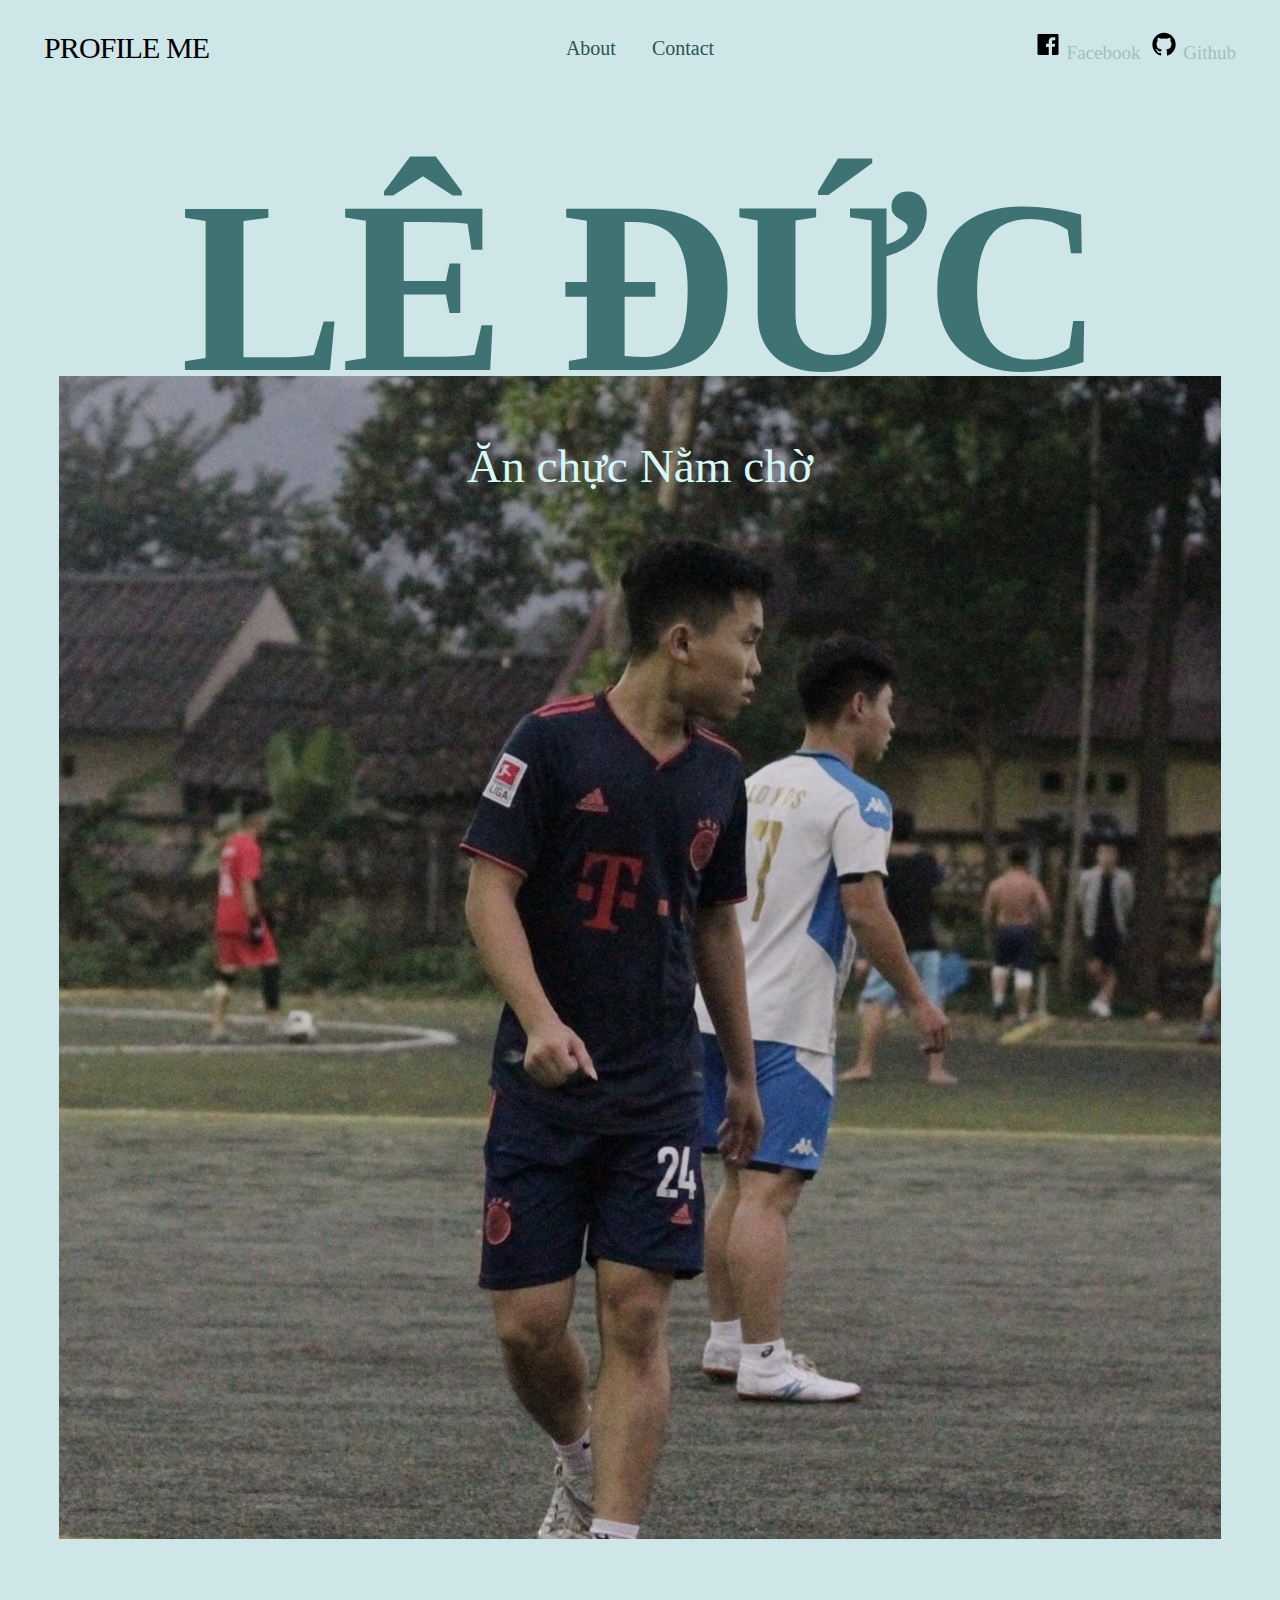
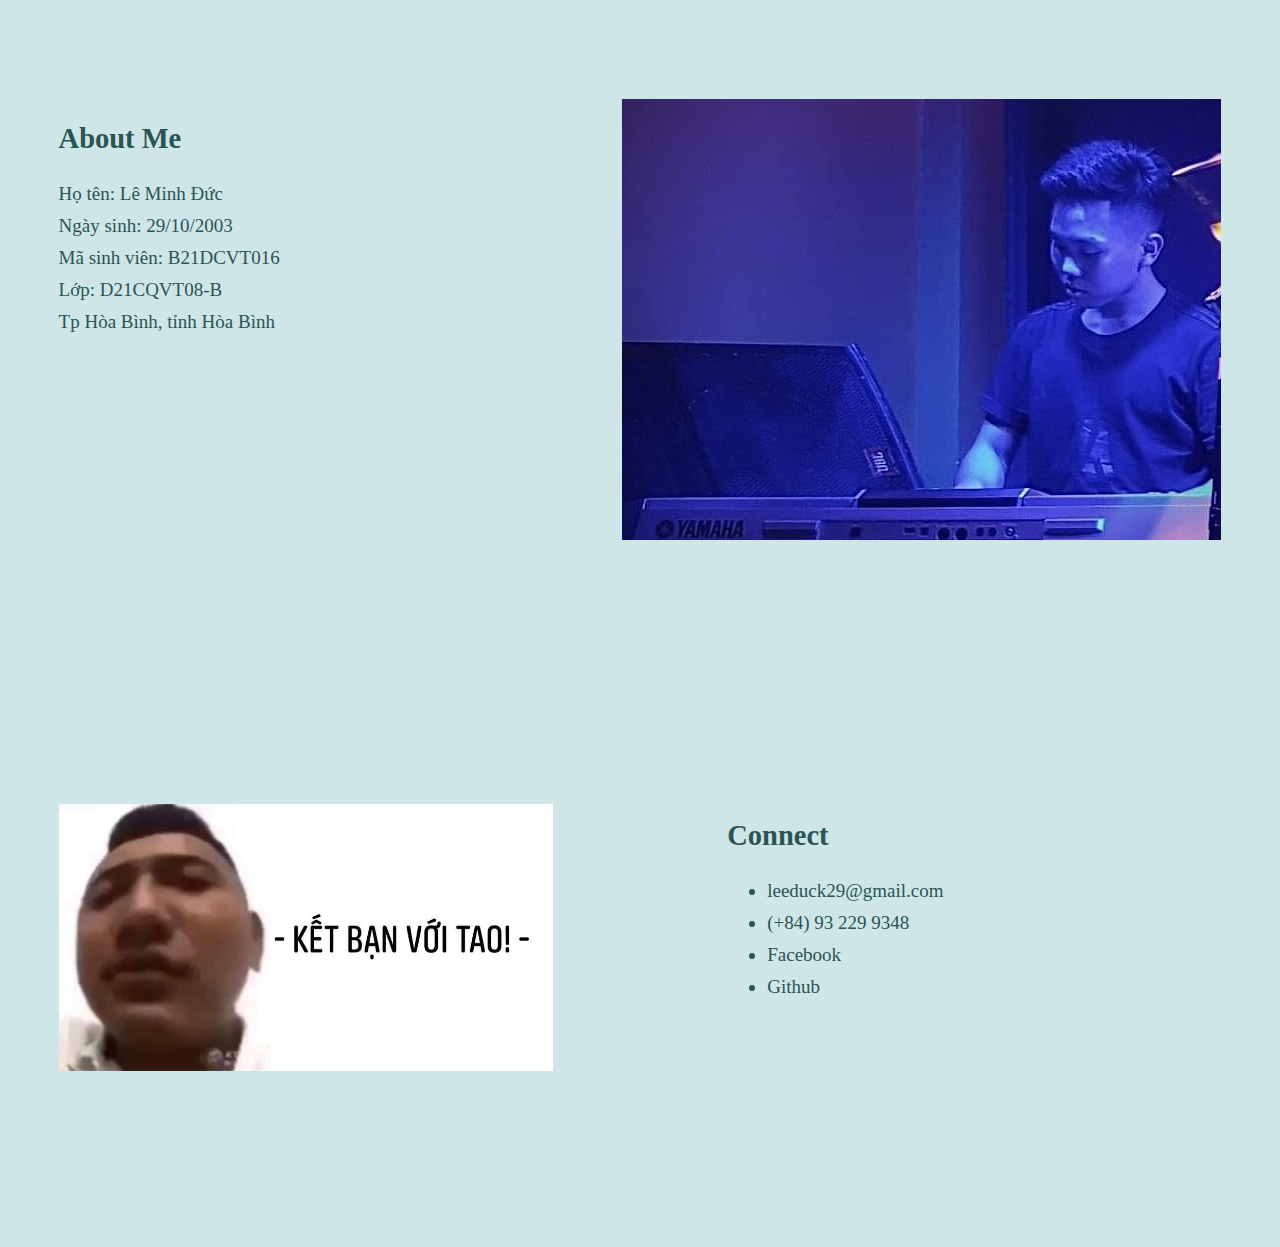
==== commit 7205feda: "Update index.html" ====
--- a/index.html
+++ b/index.html
@@ -70,7 +70,7 @@
                 <h1 class="s-intro__text-huge">
                     LÊ ĐỨC
                 </h1>
-                <h3>Ăn chờ<span> </span>Ở trực</h3>
+                <h3>Ăn chực Nằm chờ</h3>
             </div>
             <br><br>
             <div class="s-intro__bg"></div>
@@ -86,7 +86,7 @@
         <div class="row">
             <div class="column lg-12">
                 <img src="./images/ld22.jpg" align="right" >
-                <h2 class="class="text-subtitle">About Me</h2>
+                <h2>About Me</h2>
                 <p > 
                     Họ tên: Lê Minh Đức<br>
                     Ngày sinh: 29/10/2003<br>
@@ -98,8 +98,8 @@
         </div>
 
     </div>
-    
-    
+
+
     <footer id="colophon" class="s-footer">
 
         <div class="row s-footer__contact-content">
--- a/css/style.css
+++ b/css/style.css
@@ -1,55 +1,10 @@
-
-@import url("https://fonts.googleapis.com/css2?family=Castoro:ital@0;1&family=Inter:wght@300;400;500;600;700&display=swap");
-
 :root {
-    --font-1    : "Inter", sans-serif;
-    --font-2    : "Castoro", serif;
-
-    /* monospace
-    */
-    --font-mono : Consolas, "Andale Mono", Courier, "Courier New", monospace;
-}
-
-:root {
-
-    /* color-1(#5F9295)
-     */
-    --color-1                      : hsla(203, 100%, 79%, 1);
-
-    /* theme color variations
-     */
-    --color-1-lighter              : hsla(203, 100%, 99%, 1);
-    --color-1-light                : hsla(183, 22%, 89%, 1);
-    --color-1-dark                 : hsla(183, 22%, 69%, 1);
-    --color-1-darker               : hsla(183, 22%, 59%, 1);
-
-    /* feedback colors
-     * color-error(#ffd1d2), color-success(#c8e675), 
-     * color-info(#d7ecfb), color-notice(#fff099)
-     */
-    --color-error                  : hsla(359, 100%, 91%, 1);
-    --color-success                : hsla(76, 69%, 68%, 1);
-    --color-info                   : hsla(205, 82%, 91%, 1);
-    --color-notice                 : hsla(51, 100%, 80%, 1);
-    --color-error-content          : hsla(359, 50%, 50%, 1);
-    --color-success-content        : hsla(76, 29%, 28%, 1);
-    --color-info-content           : hsla(205, 32%, 31%, 1);
-    --color-notice-content         : hsla(51, 30%, 30%, 1);
-
-    /* text
-     */
-    --color-text                   : var(--color-gray-17);
-    --color-text-dark              : var(--color-gray-19);
-    --color-text-light             : var(--color-gray-12);
-    --color-placeholder            : var(--color-gray-12);
-
     /* others
      */
     --color-body                   : #CFE6E8;
     --color-border                 : rgba(0, 0, 0, .08);
-    --border-radius                : 3px;
-}
-
+    --border-radius                : 2px;
+}
 /* ------------------------------------------------------------------- 
  * ## spacing and typescale
  * ------------------------------------------------------------------- */
@@ -63,27 +18,6 @@
     --multiplier       : 1;
     --base-font-size   : calc(1.9rem * var(--multiplier));
     --space            : calc(3.2rem * var(--multiplier));
-
-    /* vertical spacing 
-     */
-    --vspace-0_125     : calc(0.125 * var(--space));
-    --vspace-0_25      : calc(0.25 * var(--space));
-    --vspace-0_375     : calc(0.375 * var(--space));
-    --vspace-0_5       : calc(0.5 * var(--space));
-    --vspace-0_625     : calc(0.625 * var(--space));
-    --vspace-0_75      : calc(0.75 * var(--space));
-    --vspace-0_875     : calc(0.875 * var(--space));
-    --vspace-1         : calc(var(--space));
-    --vspace-1_25      : calc(1.25 * var(--space));
-    --vspace-1_5       : calc(1.5 * var(--space));
-    --vspace-1_75      : calc(1.75 * var(--space));
-    --vspace-2         : calc(2 * var(--space));
-    --vspace-2_5       : calc(2.5 * var(--space));
-    --vspace-3         : calc(3 * var(--space));
-    --vspace-3_5       : calc(3.5 * var(--space));
-    --vspace-4         : calc(4 * var(--space));
-    --vspace-4_5       : calc(4.5 * var(--space));
-    --vspace-5         : calc(5 * var(--space));
 
     /* type scale
      * ratio 1:2 | base: 19px
@@ -118,61 +52,8 @@
 
 }
 
-/* on mobile devices below 600px, change the value of '--multiplier' 
- * to adjust the values of base font size and vertical space unit.
- */
-@media screen and (max-width: 600px) {
-    :root {
-        --multiplier : .875;
-    }
-}
-
-/* ------------------------------------------------------------------- 
- * ## grid variables
- * ------------------------------------------------------------------- */
-:root {
-
-    /* widths for rows and containers
-     */
-    --width-full     : 100%;
-    --width-max      : 1200px;
-    --width-wide     : 1400px;
-    --width-wider    : 1600px;
-    --width-widest   : 1800px;
-    --width-narrow   : 1000px;
-    --width-narrower : 800px;
-    --width-grid-max : var(--width-max);
-
-    /* gutter
-     */
-    --gutter         : 2rem;
-}
-
-/* on medium screen devices
- */
-@media screen and (max-width: 1200px) {
-    :root {
-        --gutter : 1.8rem;
-    }
-}
-
-/* on mobile devices
- */
-@media screen and (max-width: 600px) {
-    :root {
-        --gutter : 1rem;
-    }
-}
-
-
-
-
-
-
 /* ===================================================================
  * # BASE SETUP
- *
- *
  * ------------------------------------------------------------------- */
 html {
     font-size  : var(--base-size);
@@ -208,8 +89,7 @@
     text-decoration : none;
 }
 
-img,
-video {
+img{
     max-width : 100%;
     height    : auto;
 }
@@ -244,6 +124,7 @@
     display : block;
     flex    : 1 1 0%;
     padding : 0 var(--gutter);
+    color   : #2b5454;
 }
 
 .collapse>.column,
@@ -251,255 +132,19 @@
     padding : 0;
 }
 
-/* row utility classes
- */
-.row.row-wrap {
-    flex-wrap : wrap;
-}
-
-.row.row-nowrap {
-    flex-wrap : nowrap;
-}
-
-.row.row-y-top {
-    align-items : flex-start;
-}
-
-.row.row-y-bottom {
-    align-items : flex-end;
-}
-
-.row.row-y-center {
-    align-items : center;
-}
-
-.row.row-stretch {
-    align-items : stretch;
-}
-
-.row.row-baseline {
-    align-items : baseline;
-}
-
-.row.row-x-left {
-    justify-content : flex-start;
-}
-
-.row.row-x-right {
-    justify-content : flex-end;
-}
-
-.row.row-x-center {
-    justify-content : center;
-}
-@media screen and (max-width: 600px) {
-    .row {
-        width         : 100%;
-        padding-left  : 6vw;
-        padding-right : 6vw;
-    }
-
-    .row .row {
-        padding-left  : 0;
-        padding-right : 0;
-    }
-
-}
-
-/* --------------------------------------------------------------------
- * ## small screen devices 
- * --------------------------------------------------------------------*/
-
-/* stack columns on small screen devices
- */
-@media screen and (max-width: 400px) {
-    .row .row {
-        margin-left  : 0;
-        margin-right : 0;
-    }
-
-    .block-stack>.column,
-    .column {
-        flex         : none;
-        width        : 100%;
-        margin-left  : 0;
-        margin-right : 0;
-        padding      : 0;
-    }
-
-    .hide-on-sm {
-        display : none;
-    }
-}
-
-/* --------------------------------------------------------------------
- * ## additional column stackpoints 
- * -------------------------------------------------------------------- */
-@media screen and (max-width: 900px) {
-
-    .stack-on-900,
-    .block-stack-on-900>.column {
-        flex         : none;
-        width        : 100%;
-        margin-left  : 0;
-        margin-right : 0;
-    }
-}
-
-@media screen and (max-width: 700px) {
-
-    .stack-on-700,
-    .block-stack-on-700>.column {
-        flex         : none;
-        width        : 100%;
-        margin-left  : 0;
-        margin-right : 0;
-    }
-}
-
-@media screen and (max-width: 550px) {
-
-    .stack-on-550,
-    .block-stack-on-550>.column {
-        flex         : none;
-        width        : 100%;
-        margin-left  : 0;
-        margin-right : 0;
-    }
-}
-
-
-
-/* ===================================================================
- * # UTILITY CLASSES
- *
- *
- * ------------------------------------------------------------------- */
-
-/* flex item alignment classes
- */
-.u-flexitem-center {
-    margin     : auto;
-    align-self : center;
-}
-
-.u-flexitem-left {
-    margin-right : auto;
-    align-self   : center;
-}
-
-.u-flexitem-right {
-    margin-left : auto;
-    align-self  : center;
-}
-
-.u-flexitem-x-center {
-    margin-right : auto;
-    margin-left  : auto;
-}
-
-.u-flexitem-x-left {
-    margin-right : auto;
-}
-
-.u-flexitem-x-right {
-    margin-left : auto;
-}
-
-.u-flexitem-y-center {
-    align-self : center;
-}
-
-.u-flexitem-y-top {
-    align-self : flex-start;
-}
-
-.u-flexitem-y-bottom {
-    align-self : flex-end;
-}
-
-/* misc helper classes
- */
-.u-screen-reader-text {
-    clip      : rect(1px, 1px, 1px, 1px);
-    clip-path : inset(50%);
-    height    : 1px;
-    width     : 1px;
-    margin    : -1px;
-    overflow  : hidden;
-    padding   : 0;
-    border    : 0;
-    position  : absolute;
-    word-wrap : normal !important;
-}
-
-.u-clearfix:after {
-    content : "";
-    display : table;
-    clear   : both;
-}
-
-.u-hidden {
-    display : none;
-}
-
-.u-invisible {
-    visibility : hidden;
-}
-
-.u-antialiased {
-    -webkit-font-smoothing  : antialiased;
-    -moz-osx-font-smoothing : grayscale;
-}
-
-.u-overflow-hidden {
-    overflow : hidden;
-}
-
-.u-remove-top {
-    margin-top : 0;
-}
-
-.u-remove-bottom {
-    margin-bottom : 0;
-}
-
-.u-add-half-bottom {
-    margin-bottom : var(--vspace-0_5);
-}
-
-.u-add-bottom {
-    margin-bottom : var(--vspace-1);
-}
-
-.u-no-border {
-    border : none;
-}
-
-.u-fullwidth {
-    width : 100%;
-}
-
-.u-pull-left {
-    float : left;
-}
-
-.u-pull-right {
-    float : right;
-}
 
 body {
     font-family : var(--font-1);
     font-size   : var(--base-font-size);
     font-weight : 400;
-    line-height : var(--vspace-1);
+    line-height : calc(var(--space));
     color       : var(--color-text);
 }
 
 /* links
  */
 a {
-    color      : var(--color-1-dark);
+    color      : hsla(183, 22%, 69%, 1);
     transition : all 0.3s ease-in-out;
 }
 
@@ -514,320 +159,6 @@
     outline : 0;
 }
 
-/* headings
- */
-h1,
-h2,
-h3,
-h4,
-h5,
-h6,
-.h1,
-.h2,
-.h3,
-.h4,
-.h5,
-.h6 {
-    font-family            : var(--font-2);
-    font-weight            : 400;
-    color                  : var(--color-text-dark);
-    font-variant-ligatures : common-ligatures;
-    text-rendering         : optimizeLegibility;
-}
-
-h1,
-.h1 {
-    margin-top    : var(--vspace-2_5);
-    margin-bottom : var(--vspace-0_75);
-}
-
-h2,
-.h2,
-h3,
-.h3,
-h4,
-.h4 {
-    margin-top    : var(--vspace-2);
-    margin-bottom : var(--vspace-0_75);
-}
-
-h5,
-.h5,
-h6,
-.h6 {
-    margin-top    : var(--vspace-1_75);
-    margin-bottom : var(--vspace-0_5);
-}
-
-h1,
-.h1 {
-    font-size      : var(--text-display-2);
-    line-height    : calc(2.25 * var(--space));
-    letter-spacing : -.01em;
-}
-
-@media screen and (max-width: 500px) {
-
-    h1,
-    .h1 {
-        font-size   : var(--text-display-1);
-        line-height : calc(1.875 * var(--space));
-    }
-}
-
-h2,
-.h2 {
-    font-size   : var(--text-xxl);
-    line-height : calc(1.375 * var(--space));
-}
-
-h3,
-.h3 {
-    font-size   : var(--text-xl);
-    line-height : calc(1.125 * var(--space));
-}
-
-h4,
-.h4 {
-    font-size   : var(--text-lg);
-    line-height : var(--vspace-1);
-}
-
-h5,
-.h5 {
-    font-size   : var(--text-md);
-    line-height : var(--vspace-0_875);
-}
-
-h6,
-.h6 {
-    font-family    : var(--font-1);
-    font-weight    : 600;
-    font-size      : var(--text-sm);
-    line-height    : var(--vspace-0_75);
-    text-transform : uppercase;
-    letter-spacing : .3rem;
-}
-
-/* emphasis, italic,
- * strong, bold and small text
- */
-em,
-i,
-strong,
-b {
-    font-size   : inherit;
-    line-height : inherit;
-}
-
-em,
-i {
-    font-style : italic;
-}
-
-strong,
-b {
-    font-weight : 600;
-}
-
-small {
-    font-size   : 80%;
-    font-weight : 400;
-    line-height : var(--vspace-0_5);
-}
-
-
-/* figures
- */
-figure img,
-p img {
-    margin         : 0;
-    vertical-align : bottom;
-}
-
-figure {
-    display      : block;
-    margin-left  : 0;
-    margin-right : 0;
-}
-
-figure img+figcaption {
-    margin-top : var(--vspace-1);
-}
-
-figcaption {
-    /* font-style: italic; */
-    font-size     : var(--text-sm);
-    text-align    : center;
-    margin-bottom : 0;
-}
-
-/* preformatted, code
- */
-var,
-kbd,
-samp,
-code,
-pre {
-    font-family : var(--font-mono);
-}
-
-pre {
-    padding    : var(--vspace-0_75) var(--vspace-1) var(--vspace-1);
-    background : var(--color-gray-3);
-    overflow-x : auto;
-}
-
-code {
-    font-size     : var(--text-sm);
-    line-height   : 1.6rem;
-    margin        : 0 .2rem;
-    padding       : calc(((var(--vspace-1) - 1.6rem) / 2) - .1rem) calc(.8rem - .1rem);
-    white-space   : nowrap;
-    background    : var(--color-gray-3);
-    border        : 1px solid var(--color-gray-5);
-    color         : var(--color-text);
-    border-radius : 3px;
-}
-
-pre>code {
-    display     : block;
-    white-space : pre;
-    line-height : var(--vspace-1);
-    padding     : 0;
-    margin      : 0;
-    border      : none;
-}
-
-/* deleted text, abbreviation,
- * & mark text
- */
-del {
-    text-decoration : line-through;
-}
-
-abbr {
-    font-family    : var(--font-1);
-    font-weight    : 600;
-    font-variant   : small-caps;
-    text-transform : lowercase;
-    letter-spacing : .1em;
-}
-
-abbr[title],
-dfn[title] {
-    border-bottom   : 1px dotted;
-    cursor          : help;
-    text-decoration : none;
-}
-
-mark {
-    background : var(--color-1-lighter);
-    color      : var(--color-text);
-}
-
-/* horizontal rule
- */
-hr {
-    border       : solid var(--color-border);
-    border-width : .1rem 0 0;
-    clear        : both;
-    margin       : var(--vspace-2) 0 calc(var(--vspace-2) - 1px);
-    height       : 0;
-}
-
-hr.fancy {
-    border     : none;
-    margin     : var(--vspace-2) 0;
-    height     : var(--vspace-1);
-    text-align : center;
-}
-
-hr.fancy::before {
-    content        : "*****";
-    letter-spacing : .3em;
-}
-
-.lead,
-.attention-getter {
-    font-family : var(--font-1);
-    font-weight : 400;
-    font-size   : var(--text-lg);
-    line-height : 1.8275;
-    color       : var(--color-text-dark);
-}
-
-@media screen and (max-width: 900px) {
-
-    .lead,
-    .attention-getter {
-        font-size : calc(var(--text-size) * 1.2636);
-    }
-}
-
-@media screen and (max-width: 500px) {
-
-    .lead,
-    .attention-getter {
-        font-size : var(--text-md);
-    }
-}
-
-@media screen and (max-width: 460px) {
-
-    .lead,
-    .attention-getter {
-        font-size : 1.9rem;
-    }
-}
-
-.pull-quote {
-    position   : relative;
-    padding    : 0;
-    margin-top : 0;
-    text-align : center;
-}
-
-.pull-quote blockquote {
-    border      : none;
-    margin      : 0 auto;
-    max-width   : 62rem;
-    padding-top : var(--vspace-2_5);
-    position    : relative;
-}
-
-.pull-quote blockquote p {
-    font-weight : 400;
-    color       : var(--color-text-dark);
-}
-
-.pull-quote blockquote:before {
-    content           : "";
-    display           : block;
-    height            : var(--vspace-1);
-    width             : var(--vspace-1);
-    background-repeat : no-repeat;
-    background        : center center;
-    background-size   : contain;
-    background-image  : url(../images/icons/icon-quote.svg);
-    transform         : translate(-50%, 0, 0);
-    position          : absolute;
-    top               : var(--vspace-1);
-    left              : 50%;
-}
-
-.drop-cap:first-letter {
-    float          : left;
-    font-family    : var(--font-1);
-    font-weight    : 700;
-    font-size      : calc(3 * var(--space));
-    line-height    : 1;
-    padding        : 0 0.125em 0 0;
-    text-transform : uppercase;
-    background     : transparent;
-    color          : var(--color-text-dark);
-}
-
 .text-center {
     text-align : center;
 }
@@ -840,212 +171,12 @@
     text-align : right;
 }
 
-/* --------------------------------------------------------------------
- * ## lists
- * -------------------------------------------------------------------- */
-ol {
-    list-style : decimal;
-}
-
-ul {
-    list-style : disc;
-}
-
-li {
-    display : list-item;
-}
-
-ol,
-ul {
-    margin-left : 1.6rem;
-}
-
-ul li {
-    padding-left : .4rem;
-}
-
-ul ul,
-ul ol,
-ol ol,
-ol ul {
-    margin : 1.6rem 0 1.6rem 1.6rem;
-}
-
-ul.disc li {
-    display    : list-item;
-    list-style : none;
-    padding    : 0 0 0 .8rem;
-    position   : relative;
-}
-
-ul.disc li::before {
-    content        : "";
-    display        : inline-block;
-    width          : 8px;
-    height         : 8px;
-    border-radius  : 50%;
-    background     : var(--color-1-dark);
-    position       : absolute;
-    left           : -.9em;
-    top            : 11px;
-    vertical-align : middle;
-}
-
-dt {
-    margin : 0;
-    color  : var(--color-1-dark);
-}
-
-dd {
-    margin : 0 0 0 2rem;
-}
-
-/* definition list line style 
- */
-.lining dt,
-.lining dd {
-    display : inline;
-    margin  : 0;
-}
-
-.lining dt+dt:before,
-.lining dd+dt:before {
-    content     : "\A";
-    white-space : pre;
-}
-
-.lining dd+dd:before {
-    content : ", ";
-}
-
-.lining dd+dd:before {
-    content : ", ";
-}
-
-.lining dd:before {
-    content     : ": ";
-    margin-left : -0.2em;
-}
-
-/* definition list dictionary style 
- */
-.dictionary-style dt {
-    display       : inline;
-    counter-reset : definitions;
-}
-
-.dictionary-style dt+dt:before {
-    content     : ", ";
-    margin-left : -0.2em;
-}
-
-.dictionary-style dd {
-    display           : block;
-    counter-increment : definitions;
-}
-
-.dictionary-style dd:before {
-    content : counter(definitions, decimal) ". ";
-}
-
-/* --------------------------------------------------------------------
- * ## spacing
- * -------------------------------------------------------------------- */
-fieldset,
-button,
-.btn {
-    margin-bottom : var(--vspace-0_5);
-}
-
-input,
-textarea,
-select,
-pre,
-blockquote,
-figure,
-figcaption,
-table,
-p,
-ul,
-ol,
-dl,
-form,
-img,
-.video-container,
-.ss-custom-select {
-    margin-bottom : var(--vspace-1);
-}
-
-
-/* ------------------------------------------------------------------- 
- * ## change autocomplete styles in Chrome
- * ------------------------------------------------------------------- */
-input:-webkit-autofill,
-input:-webkit-autofill:hover,
-input:-webkit-autofill:focus,
-textarea:-webkit-autofill,
-textarea:-webkit-autofill:hover,
-textarea:-webkit-autofill:focus,
-select:-webkit-autofill,
-select:-webkit-autofill:hover,
-select:-webkit-autofill:focus {
-    -webkit-text-fill-color : var(--color-1);
-    transition              : background-color 5000s ease-in-out 0s;
-}
-
-
-
-/* ===================================================================
- * # TABLE
- *
- *
- * ------------------------------------------------------------------- */
-table {
-    border-width    : 0;
-    width           : 100%;
-    max-width       : 100%;
-    font-family     : var(--font-1);
-    border-collapse : collapse;
-}
-
-th,
-td {
-    padding       : var(--vspace-0_5) 3.2rem calc(var(--vspace-0_5) - 1px);
-    text-align    : left;
-    border-bottom : 1px solid var(--color-border);
-}
-
-th {
-    padding     : var(--vspace-0_5) 3.2rem;
-    color       : var(--color-text-dark);
-    font-family : var(--font-1);
-    font-weight : 600;
-}
-
-th:first-child,
-td:first-child {
-    padding-left : 0;
-}
-
-th:last-child,
-td:last-child {
-    padding-right : 0;
-}
-
-.table-responsive {
-    overflow-x                 : auto;
-    -webkit-overflow-scrolling : touch;
-}
-
-
 
 /* ===================================================================
  * # PAGE WRAP
- *
- *
  * ------------------------------------------------------------------- */
 .s-pagewrap {
-    --header-height : 10rem;
+    --header-height : 8rem;
     display         : flex;
     flex-direction  : column;
     min-height      : 100%;
@@ -1055,8 +186,6 @@
 
 /* ===================================================================
  * # SITE HEADER
- *
- *
  * ------------------------------------------------------------------- */
 .s-header {
     --box-shadow: 0 1px 1px rgba(0, 0, 0, 0.01),
@@ -1074,16 +203,6 @@
     left             : 0;
 }
 
-.s-header.sticky {
-    --header-height : 8rem;
-    border-bottom   : 1px solid var(--color-border);
-    box-shadow      : var(--box-shadow);
-    position        : fixed;
-}
-
-.s-header__block {
-    z-index : 101;
-}
 
 /* --------------------------------------------------------------------
  * ## branding
@@ -1125,15 +244,15 @@
     display             : block;
     font-size           : 2rem;
     font-weight         : 400;
-    line-height         : var(--vspace-1);
-    color               : var(--color-text-dark);
+    line-height         : calc(var(--space));
+    color               : #2b5454;
     padding             : 0 1.8rem;
     transition-property : color, background-color;
 }
 
 .s-header__nav a:focus,
 .s-header__nav a:hover {
-    color : var(--color-1);
+    color : #3fb7bf;
 }
 
 .s-header__nav ul {
@@ -1180,84 +299,8 @@
     fill : var(--color-text-dark);
 }
 
-/* --------------------------------------------------------------------
- * ## mobile menu toggle
- * -------------------------------------------------------------------- */
-.s-header__menu-toggle {
-    display  : none;
-    width    : 6.8rem;
-    height   : var(--header-height);
-    position : absolute;
-    top      : 0;
-    right    : 1.6rem;
-}
-
-.s-header__menu-toggle span {
-    display          : block;
-    background-color : var(--color-text-dark);
-    width            : 28px;
-    height           : 2px;
-    margin-top       : -1px;
-    font             : 0/0 a;
-    text-shadow      : none;
-    color            : transparent;
-    transition       : background-color 0.2s ease-in-out;
-    position         : absolute;
-    right            : 20px;
-    top              : 50%;
-    bottom           : auto;
-    left             : auto;
-}
-
-.s-header__menu-toggle span::before,
-.s-header__menu-toggle span::after {
-    content             : "";
-    width               : 100%;
-    height              : 100%;
-    background-color    : inherit;
-    transition-duration : 0.2s, 0.2s;
-    transition-delay    : 0.2s, 0s;
-    position            : absolute;
-    left                : 0;
-}
-
-.s-header__menu-toggle span::before {
-    top                 : -8px;
-    transition-property : top, transform;
-}
-
-.s-header__menu-toggle span::after {
-    bottom              : -8px;
-    transition-property : bottom, transform;
-}
-
-/* is clicked 
- */
-.s-header__menu-toggle.is-clicked span {
-    background-color : rgba(255, 255, 255, 0);
-}
-
-.s-header__menu-toggle.is-clicked span::before,
-.s-header__menu-toggle.is-clicked span::after {
-    background-color : var(--color-text-dark);
-    transition-delay : 0s, 0.2s;
-}
-
-.s-header__menu-toggle.is-clicked span::before {
-    top       : 0;
-    transform : rotate(45deg);
-}
-
-.s-header__menu-toggle.is-clicked span::after {
-    bottom    : 0;
-    transform : rotate(-45deg);
-}
-
-
 /* ===================================================================
  * # INTRO
- *
- *
  * ------------------------------------------------------------------- */
 .s-intro {
     padding-top : calc(9.5 * var(--space));
@@ -1284,15 +327,9 @@
 .s-intro__text h3 {
     font-family    : var(--font-1);
     font-size      : var(--text-xxxl);
-    font-weight    : 400;
-    line-height    : 1.0998;
-    letter-spacing : -.01em;
+    font-weight    : 300;
     margin-top     : 0;
-    color          : white;
-}
-
-.s-intro__text h3 span {
-    color : var(--color-2-light);
+    color          : #d7f7f7;
 }
 
 .s-intro__text-huge {
@@ -1301,14 +338,13 @@
     line-height      : 1;
     letter-spacing   : -0.015em;
     margin-top       : calc(var(--text-huge-size) / 2 * -1.2);
-    margin-bottom    : var(--vspace-1_25);
-    color            : white;
+    margin-bottom    : calc(1.25 * var(--space));
+    color            : #3f7373;
 }
 .s-intro__bg {
     aspect-ratio        : 1/1;
     width               : 100%;
-    background-color    : var(--color-gray-4);
-    background-image    : url(../images/ld1.jpg);
+    background-image    : url(../images/ldbg.jpg);
     background-repeat   : no-repeat;
     background-position : center;
     background-size     : cover;
@@ -1333,86 +369,29 @@
 
 /* ===================================================================
  * # ABOUT
- *
- *
  * ------------------------------------------------------------------- */
 .s-about {
-    --subtitle-line-height         : var(--vspace-1_5);
-    --timeline-left-padding        : var(--vspace-1_75);
+    --subtitle-line-height         : calc(1.5 * var(--space));
+    --timeline-left-padding        : calc(1.75 * var(--space)));
     --timeline-top-adjust          : calc(var(--subtitle-line-height) / 2);
     --timeline-vertical-border-pos : 8px;
 
-    padding-top                    : var(--vspace-5);
-    padding-bottom                 : var(--vspace-3);
+    padding-top                    : calc(5 * var(--space));
+    padding-bottom                 : calc(3 * var(--space));
 }
 
 .s-about__block {
-    margin-bottom : var(--vspace-2);
-}
-
-.s-about .text-subtitle {
-    padding-left  : var(--timeline-left-padding);
-    line-height   : var(--subtitle-line-height);
-    margin-bottom : var(--vspace-0_25);
-    position      : relative;
-}
-
-.s-about .text-subtitle::before {
-    content          : "";
-    display          : block;
-    height           : 1px;
-    width            : 3.2rem;
-    background-color : var(--color-border);
-    position         : absolute;
-    top              : 50%;
-    left             : calc(var(--timeline-vertical-border-pos) + 1px);
-}
-
-@media screen and (max-width: 1000px) {
-    .s-about {
-        --timeline-left-padding : var(--vspace-1_25);
-    }
-
-    .s-about .text-subtitle::before {
-        width : 2.4rem;
-    }
-}
-@media screen and (max-width: 600px) {
-    .s-about {
-        --timeline-left-padding : var(--vspace-1_25);
-        padding-top             : var(--vspace-4);
-        padding-bottom          : var(--vspace-2);
-    }
-
-    .s-about .text-subtitle::before {
-        width : 1.6rem;
-    }
-}
-
+    margin-bottom : calc(2* var(--space));
+}
 
 /* ===================================================================
  * # FOOTER
- *
- *
  * ------------------------------------------------------------------- */
 .s-footer {
     padding-top    : calc(6 * var(--space));
-    padding-bottom : var(--vspace-2_5);
+    padding-bottom : calc(2.5 * var(--space));
     font-weight    : 300;
     position       : relative;
-}
-
-.s-footer .text-subtitle {
-    margin-bottom : 0;
-}
-
-.s-footer .link-list {
-    list-style  : none;
-    margin-left : 0;
-}
-
-.s-footer .link-list li {
-    padding-left : 0;
 }
 
 .s-footer .link-list a {
@@ -1420,31 +399,15 @@
     border : none;
 }
 
-.s-footer .link-list a:focus,
 .s-footer .link-list a:hover {
-    color : var(--color-1);
-}
-
-.s-footer__contact-header {
-    margin-bottom : var(--vspace-2);
+    color : #3fb7bf;
 }
 
 .s-footer__contact-content .left-block {
-    padding-top : var(--vspace-0_25);
+    padding-top : calc(0.25 * var(--space));
 }
 
 .s-footer__contact-content .right-block {
     margin-left : 15%;
 }
 
-.s-footer__bottom {
-    padding-top : var(--vspace-1_25);
-    font-size   : var(--text-sm);
-    line-height : var(--vspace-0_75);
-    color       : var(--color-gray-14);
-}
-
-.s-footer__bottom a {
-    color : var(--color-1);
-}
-
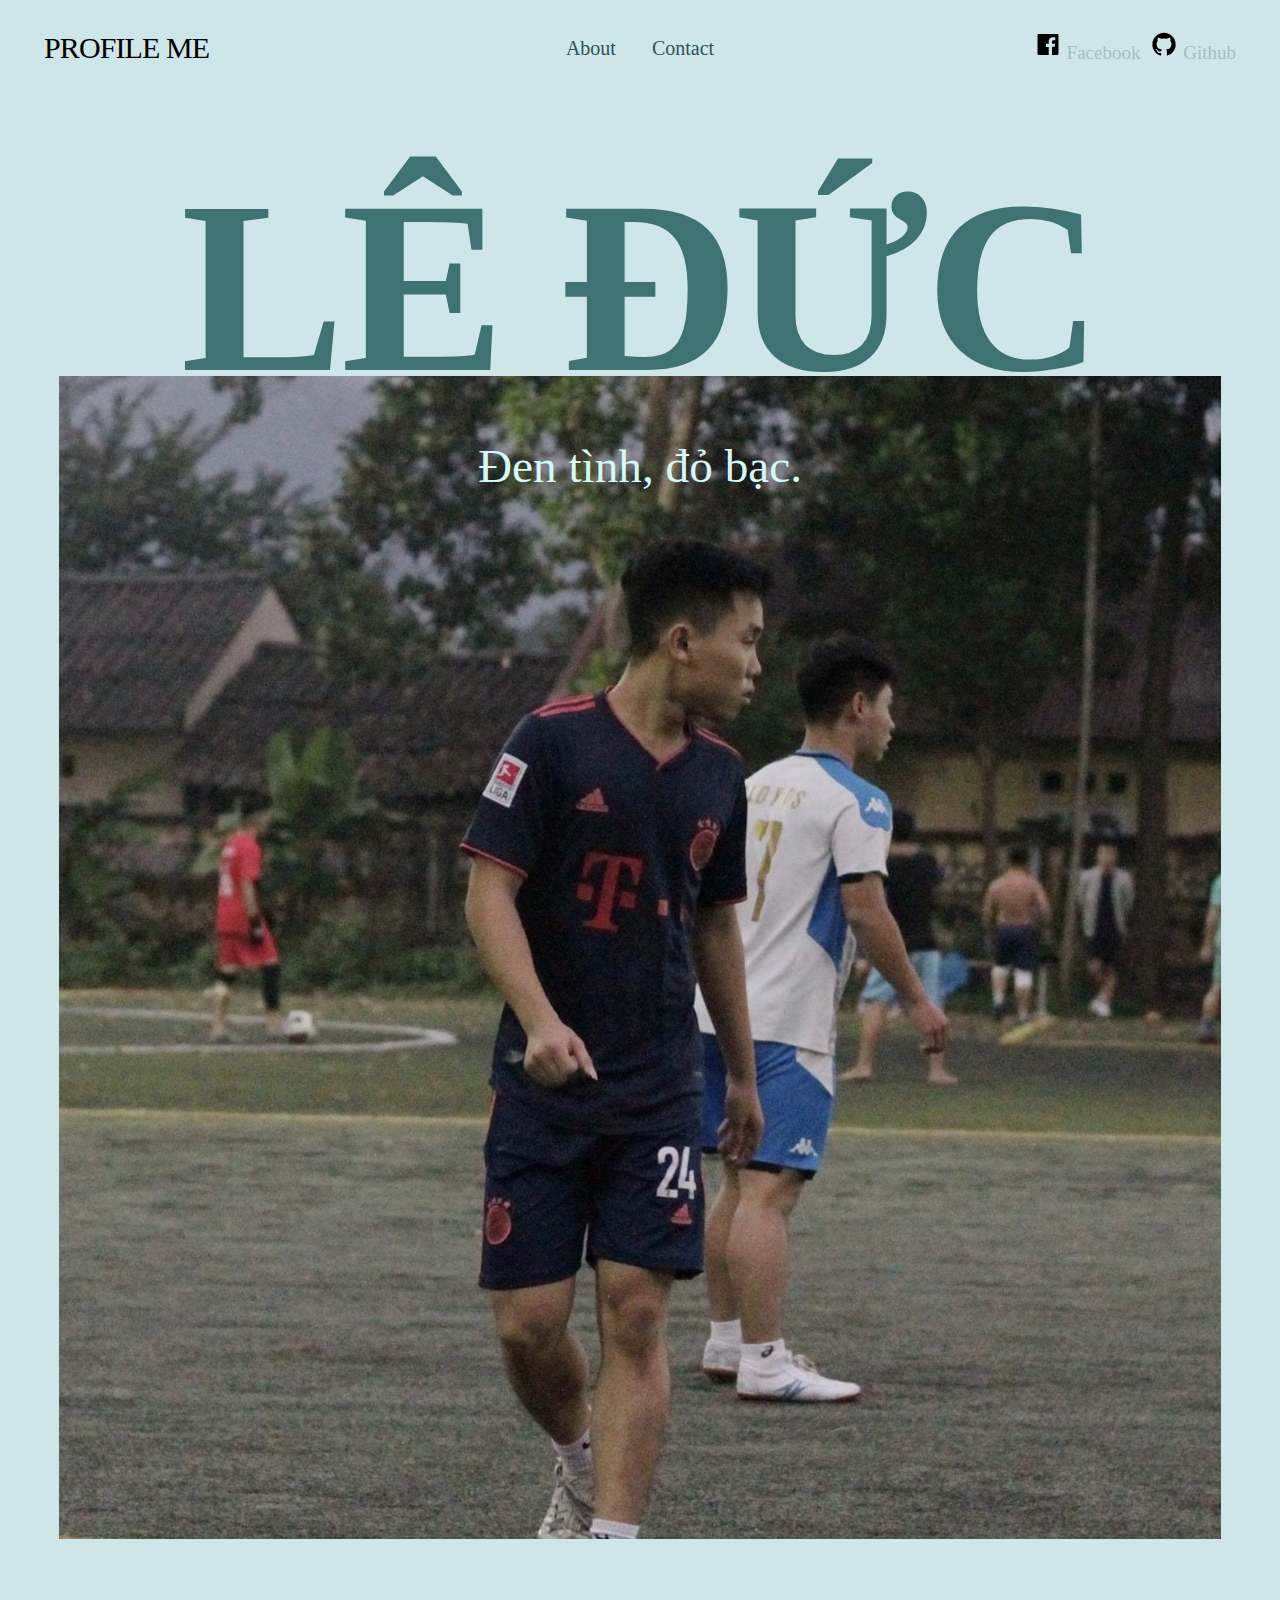
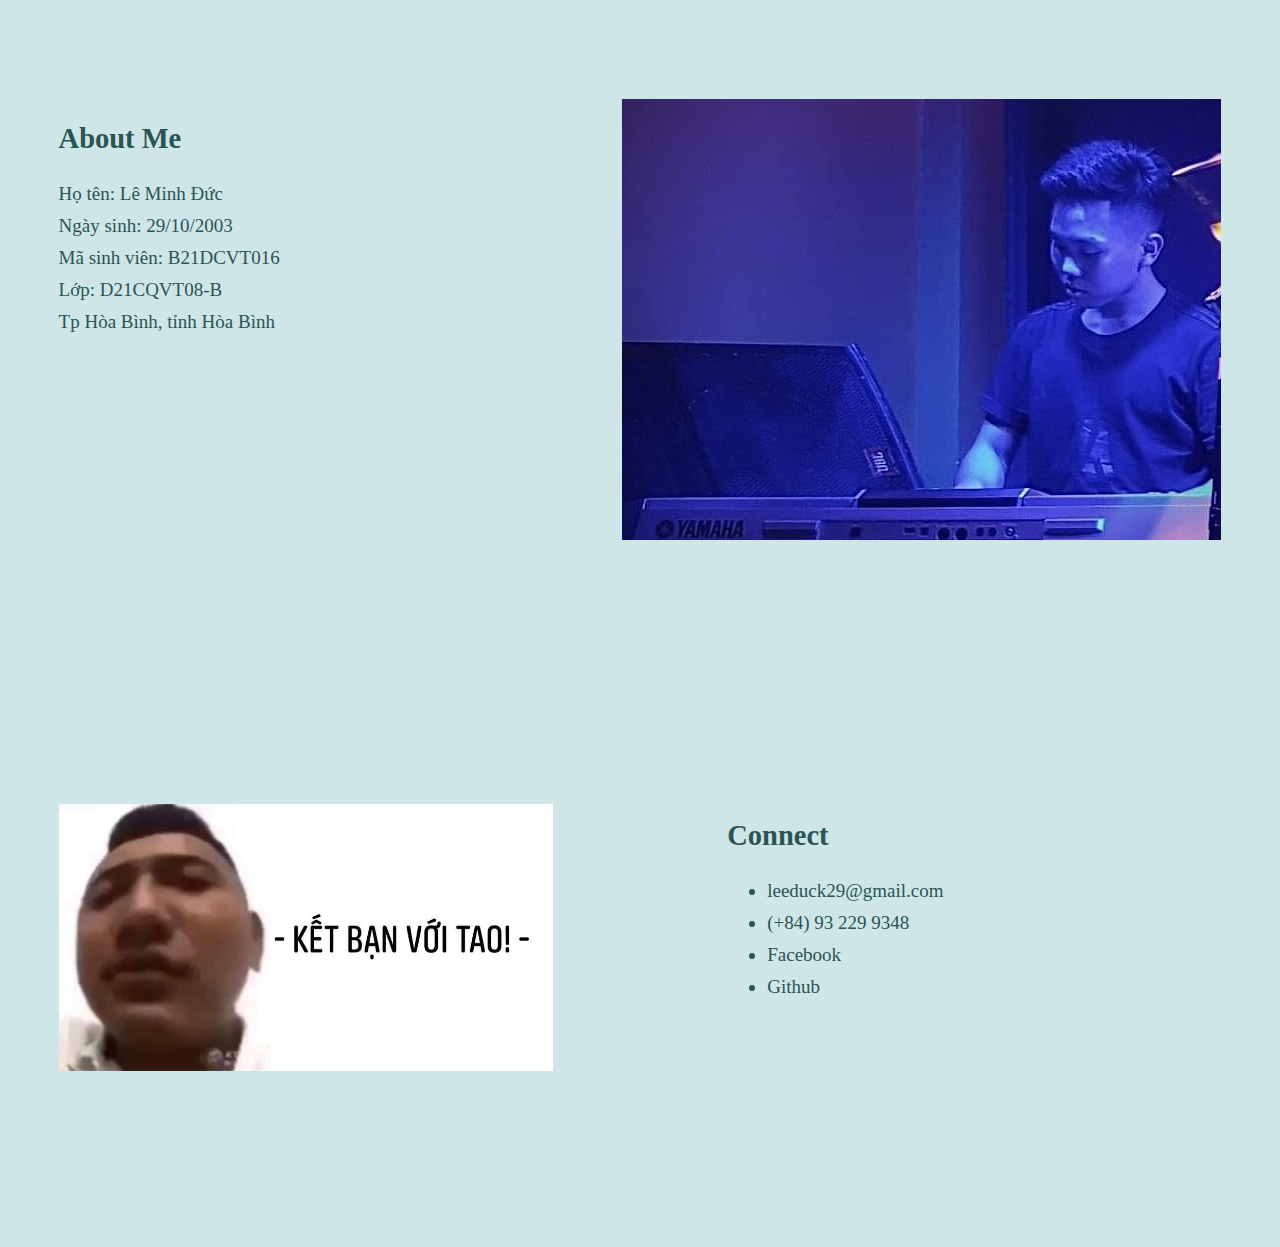
==== commit 41879b4f: "Update index.html" ====
--- a/index.html
+++ b/index.html
@@ -5,24 +5,9 @@
     <meta name="viewport" content="width=device-width, initial-scale=1">
     <title>PROFILE ME</title>
 
-    <script>
-        document.documentElement.classList.remove('no-js');
-        document.documentElement.classList.add('js');
-    </script>
 
-    <link rel="stylesheet" href="css/vendor.css">
     <link rel="stylesheet" href="css/style.css">
 
-    <style type="text/css" media="screen">
-        .s-styles {
-            padding-top: var(--vspace-2);
-            padding-bottom: var(--vspace-2);
-            position: relative;
-        }
-        .s-styles .intro h1 {
-            margin-top: 0;
-        }
-    </style>
 </head>
 <body id="top">
   <div id="page" class="s-pagewrap">
@@ -70,7 +55,7 @@
                 <h1 class="s-intro__text-huge">
                     LÊ ĐỨC
                 </h1>
-                <h3>Ăn chực Nằm chờ</h3>
+                <h3>Đen tình, đỏ bạc.</h3>
             </div>
             <br><br>
             <div class="s-intro__bg"></div>
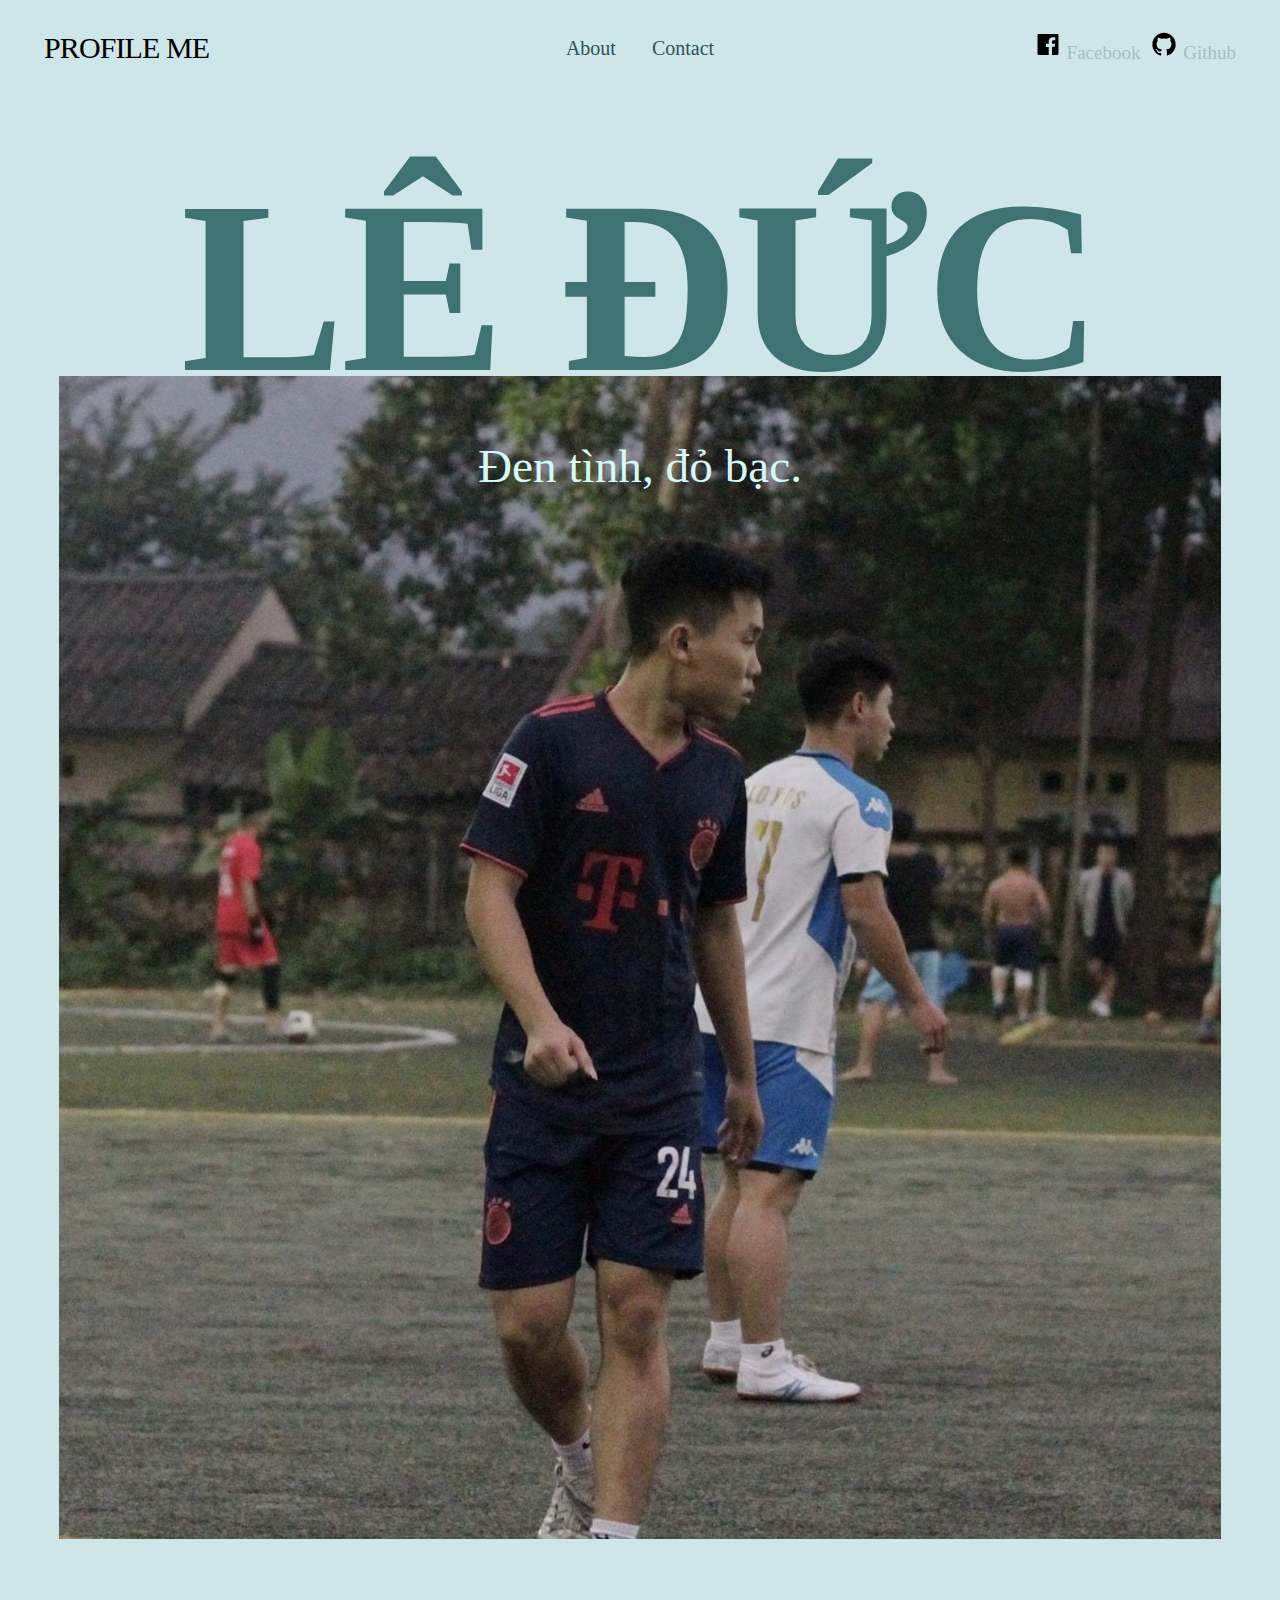
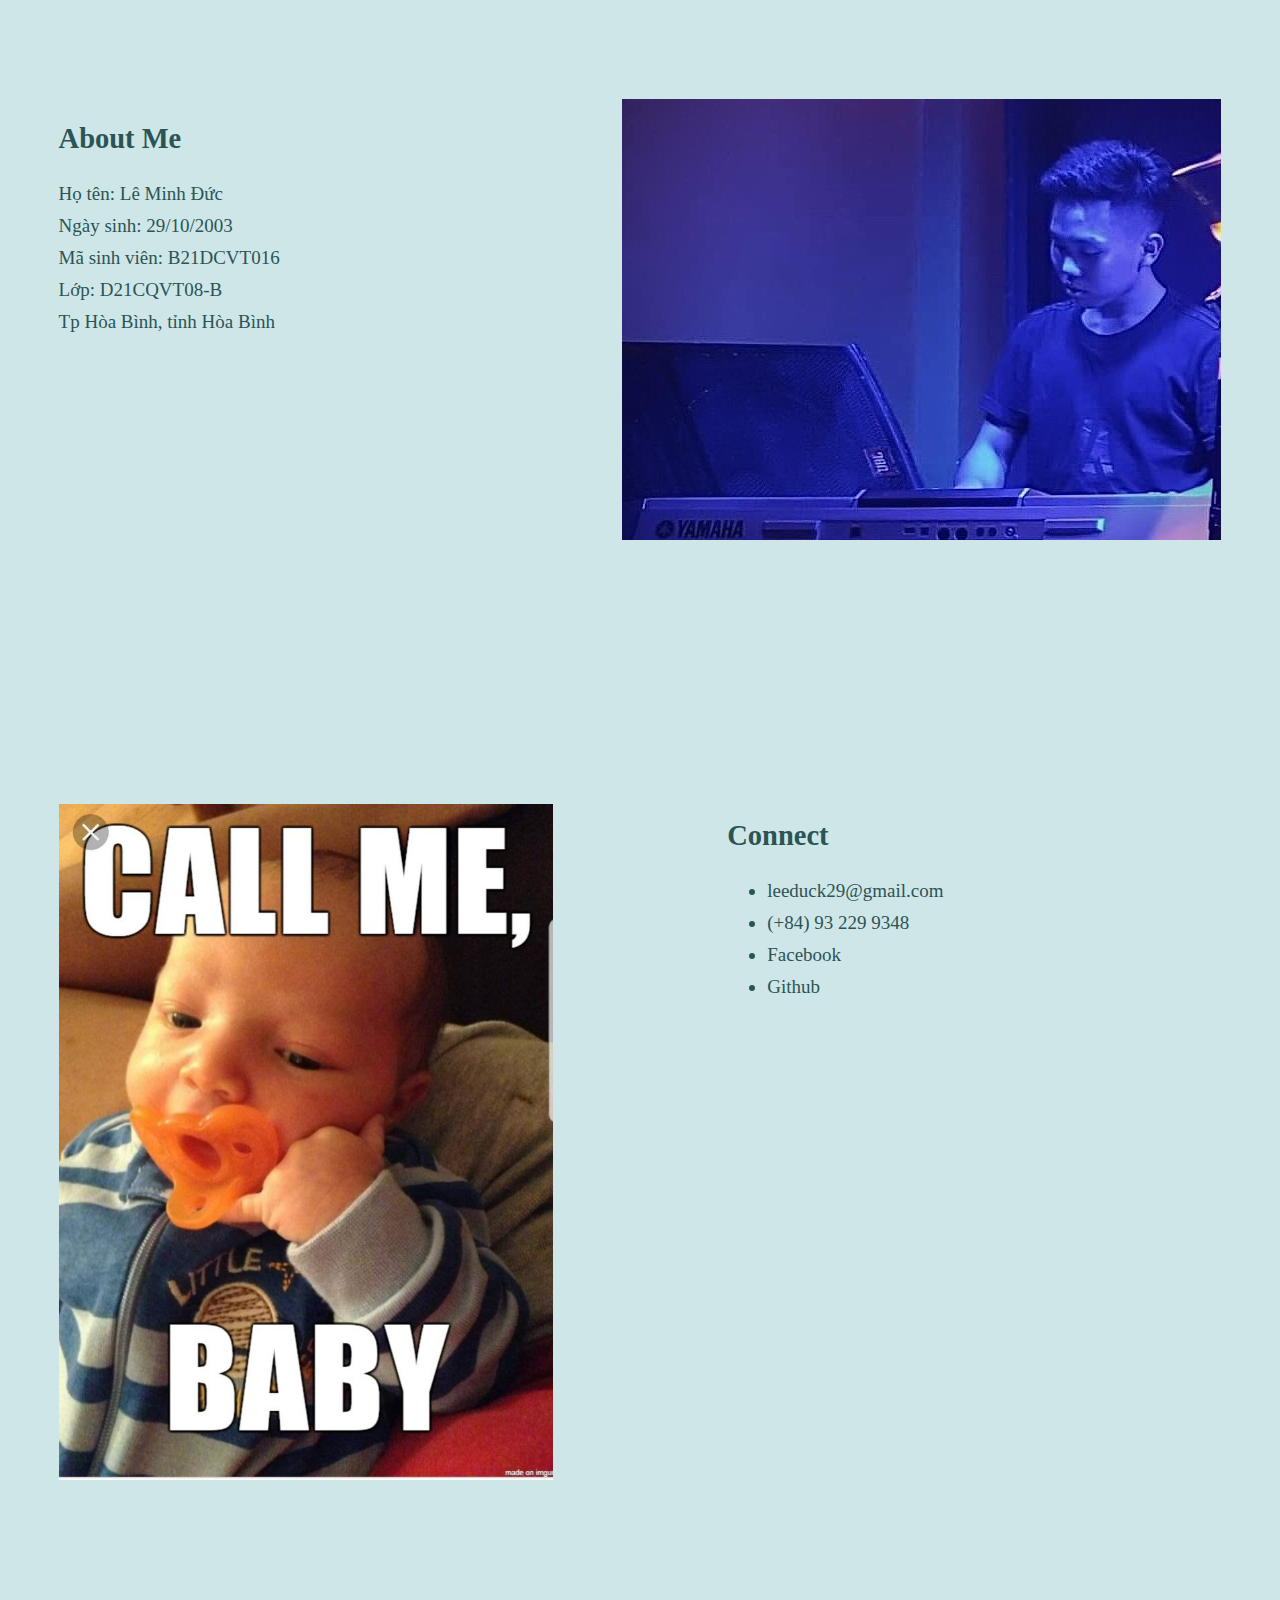
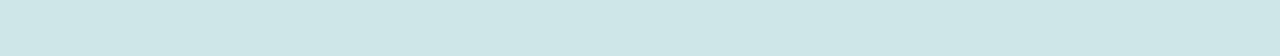
==== commit 6203ce90: "Update index.html" ====
--- a/index.html
+++ b/index.html
@@ -90,7 +90,7 @@
         <div class="row s-footer__contact-content">
             <br>
             <div class="column lg-5 md-6 stack-on-900 left-block">
-               <img src="./images/kbvt.jpg" align="left">
+               <img src="./images/call me.jpg" align="left">
            </div>
 
            <div class="column lg-4 md-5 stack-on-900 right-block">
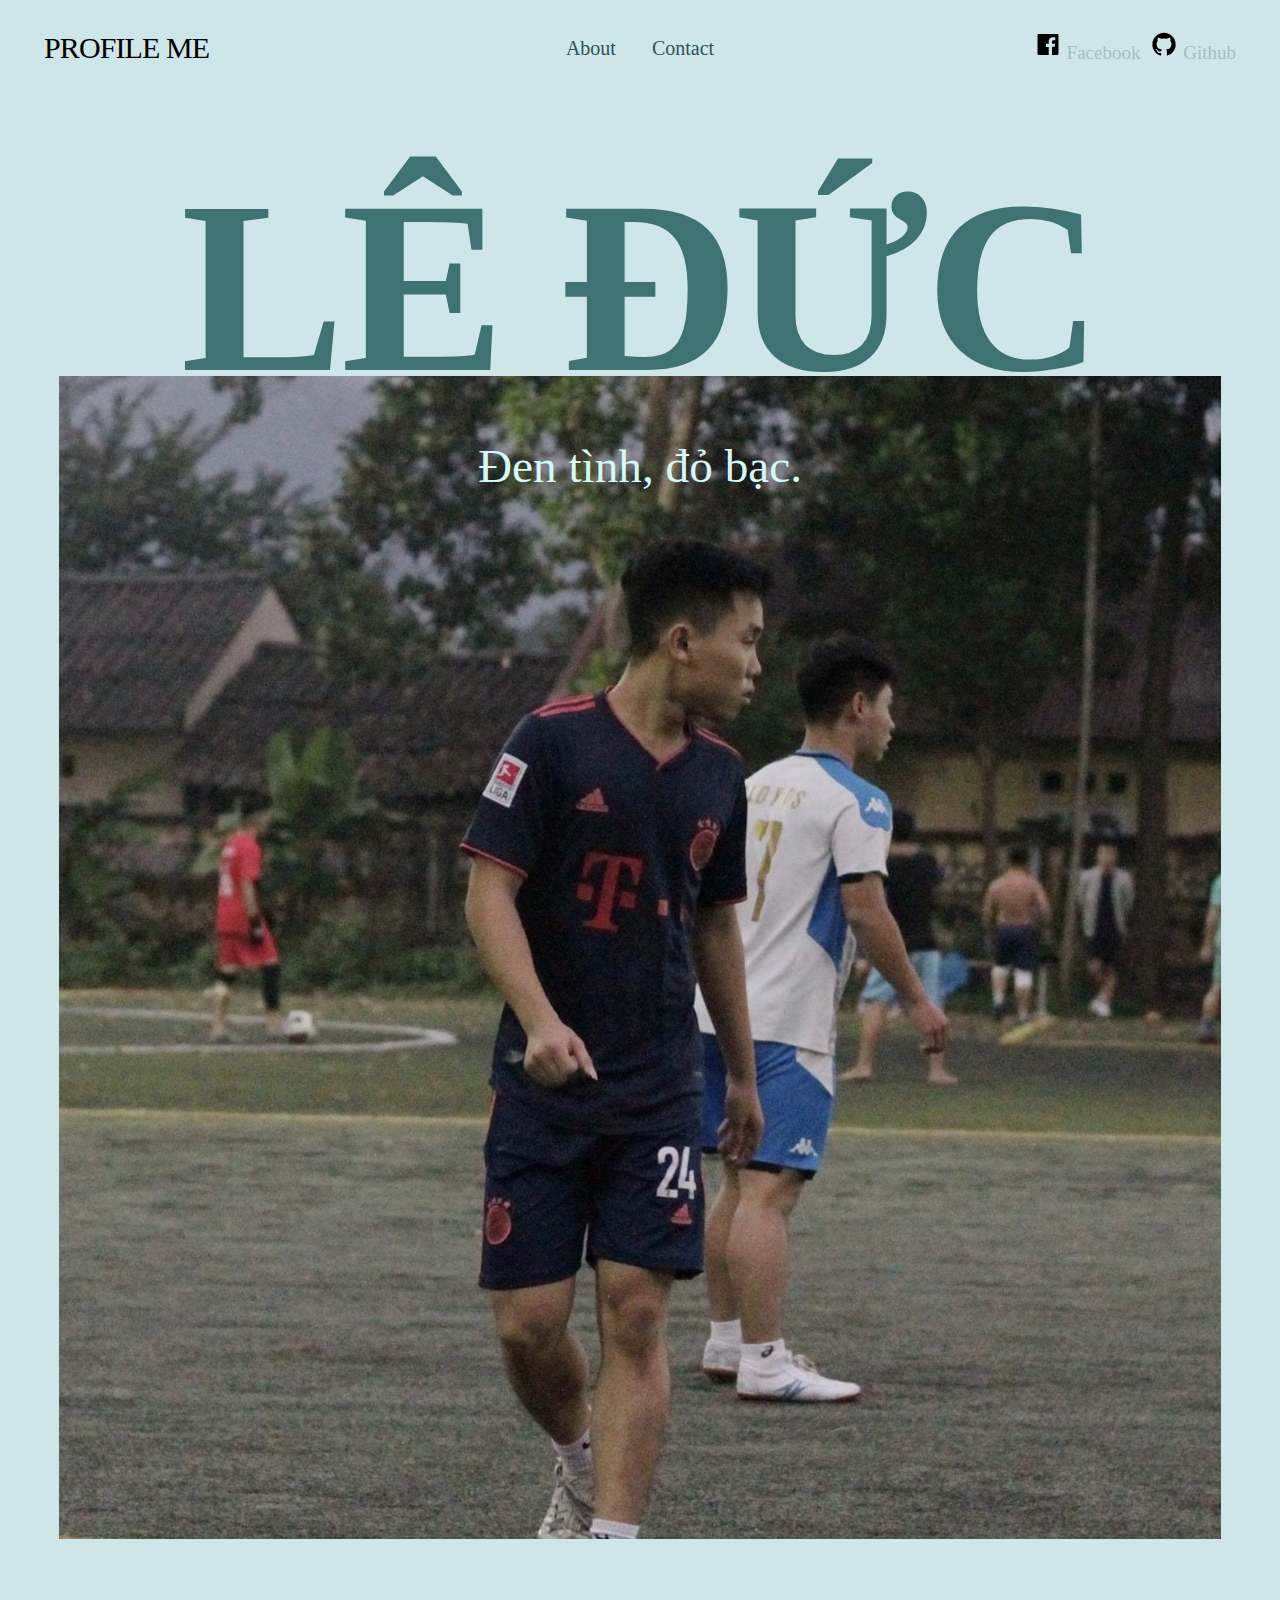
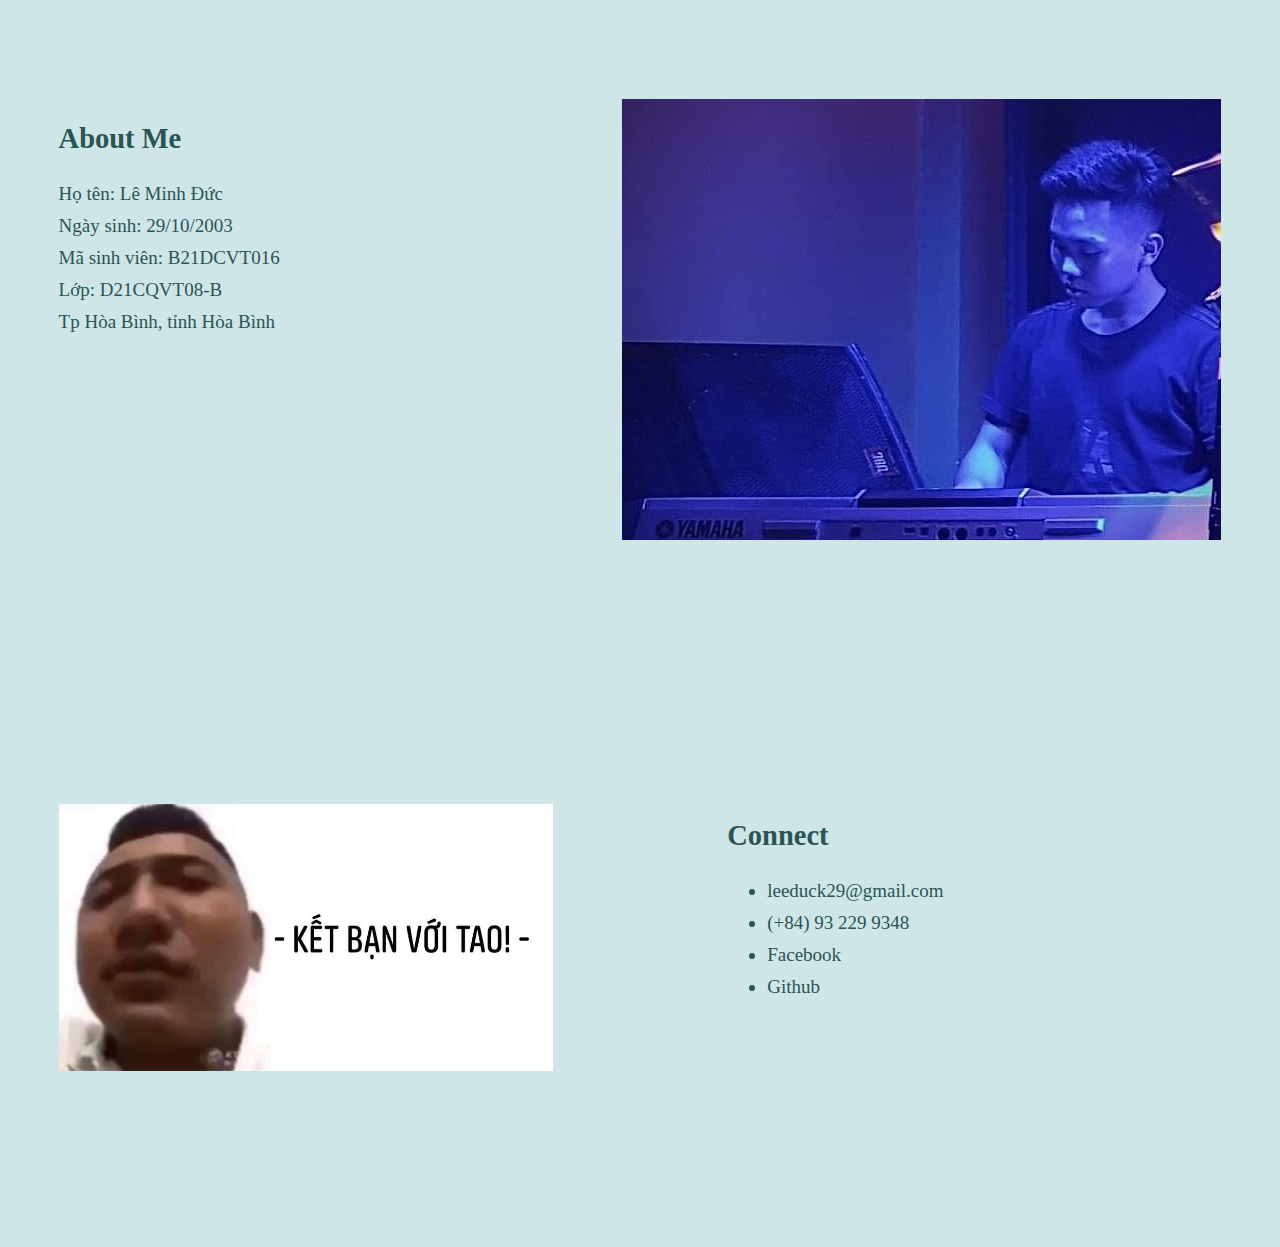
==== commit c9102cb9: "Update index.html" ====
--- a/index.html
+++ b/index.html
@@ -90,7 +90,7 @@
         <div class="row s-footer__contact-content">
             <br>
             <div class="column lg-5 md-6 stack-on-900 left-block">
-               <img src="./images/call me.jpg" align="left">
+               <img src="./images/kbvt.jpg" align="left">
            </div>
 
            <div class="column lg-4 md-5 stack-on-900 right-block">
